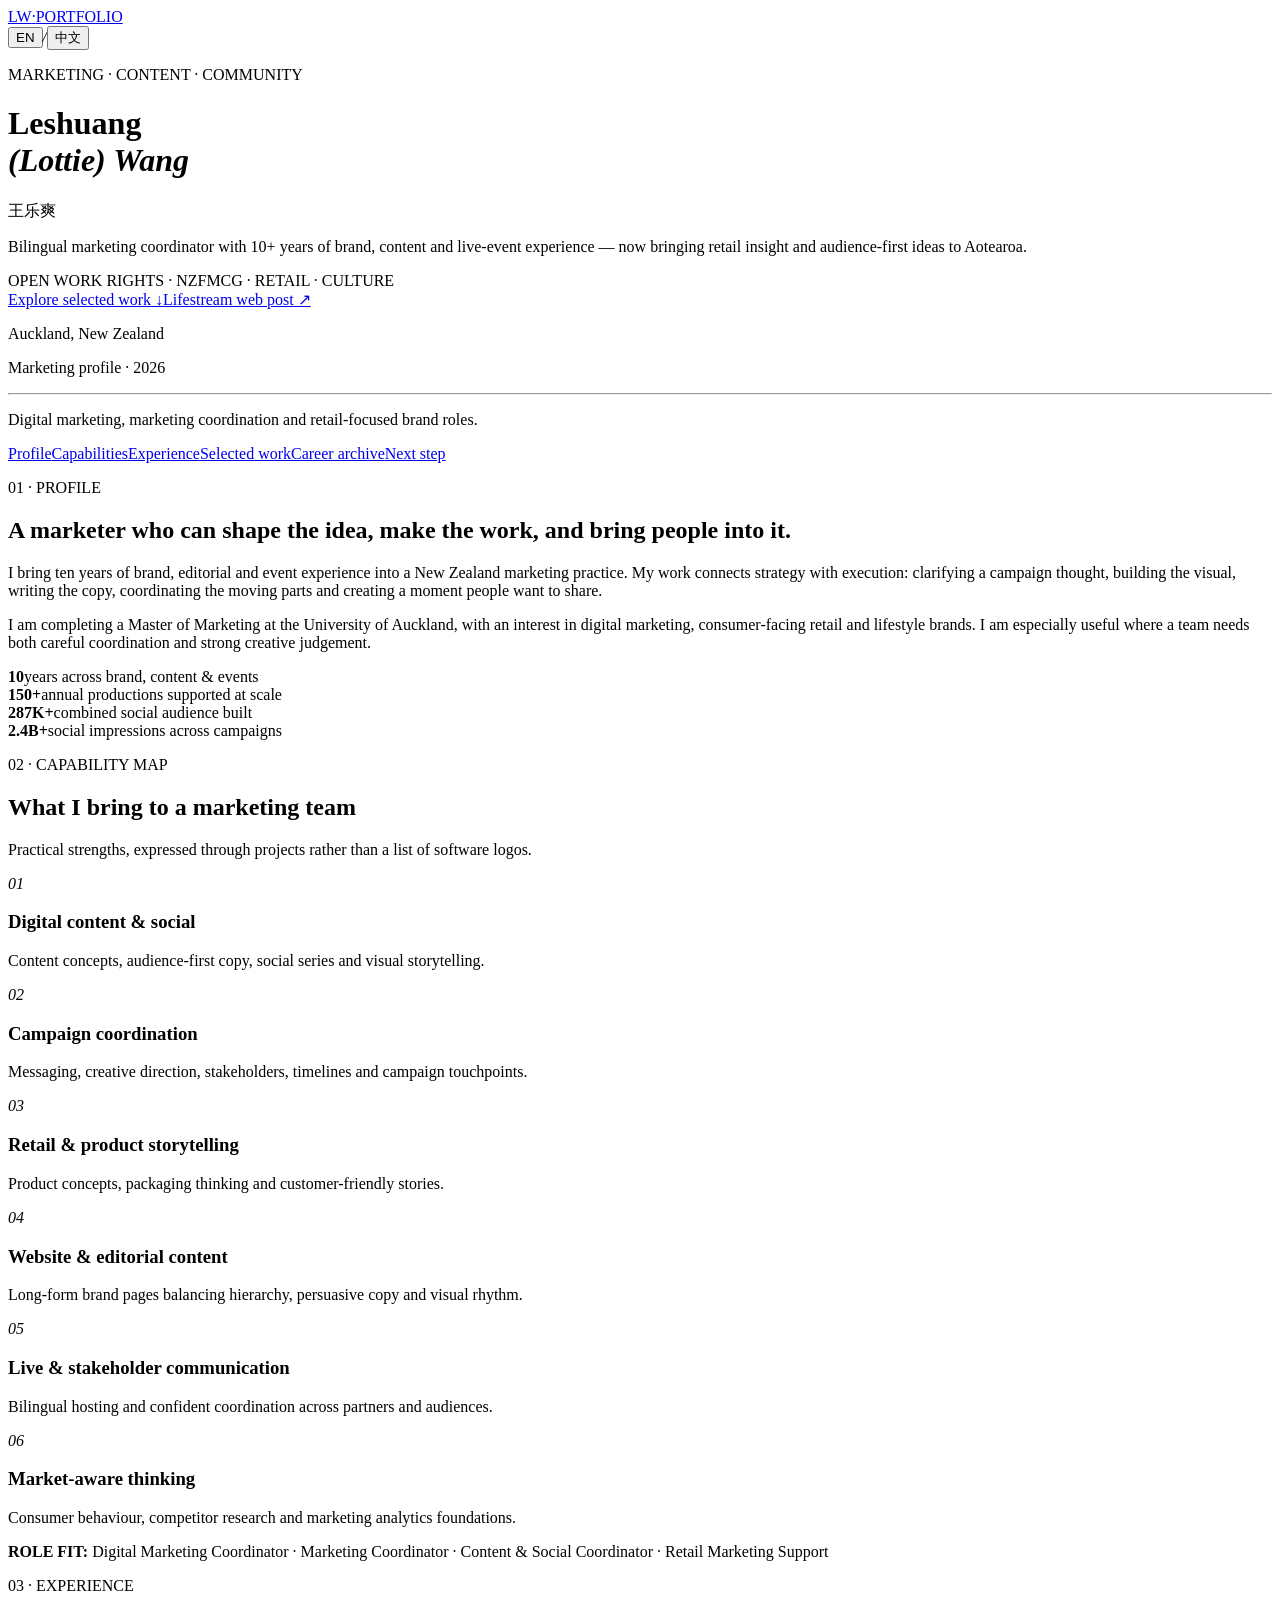
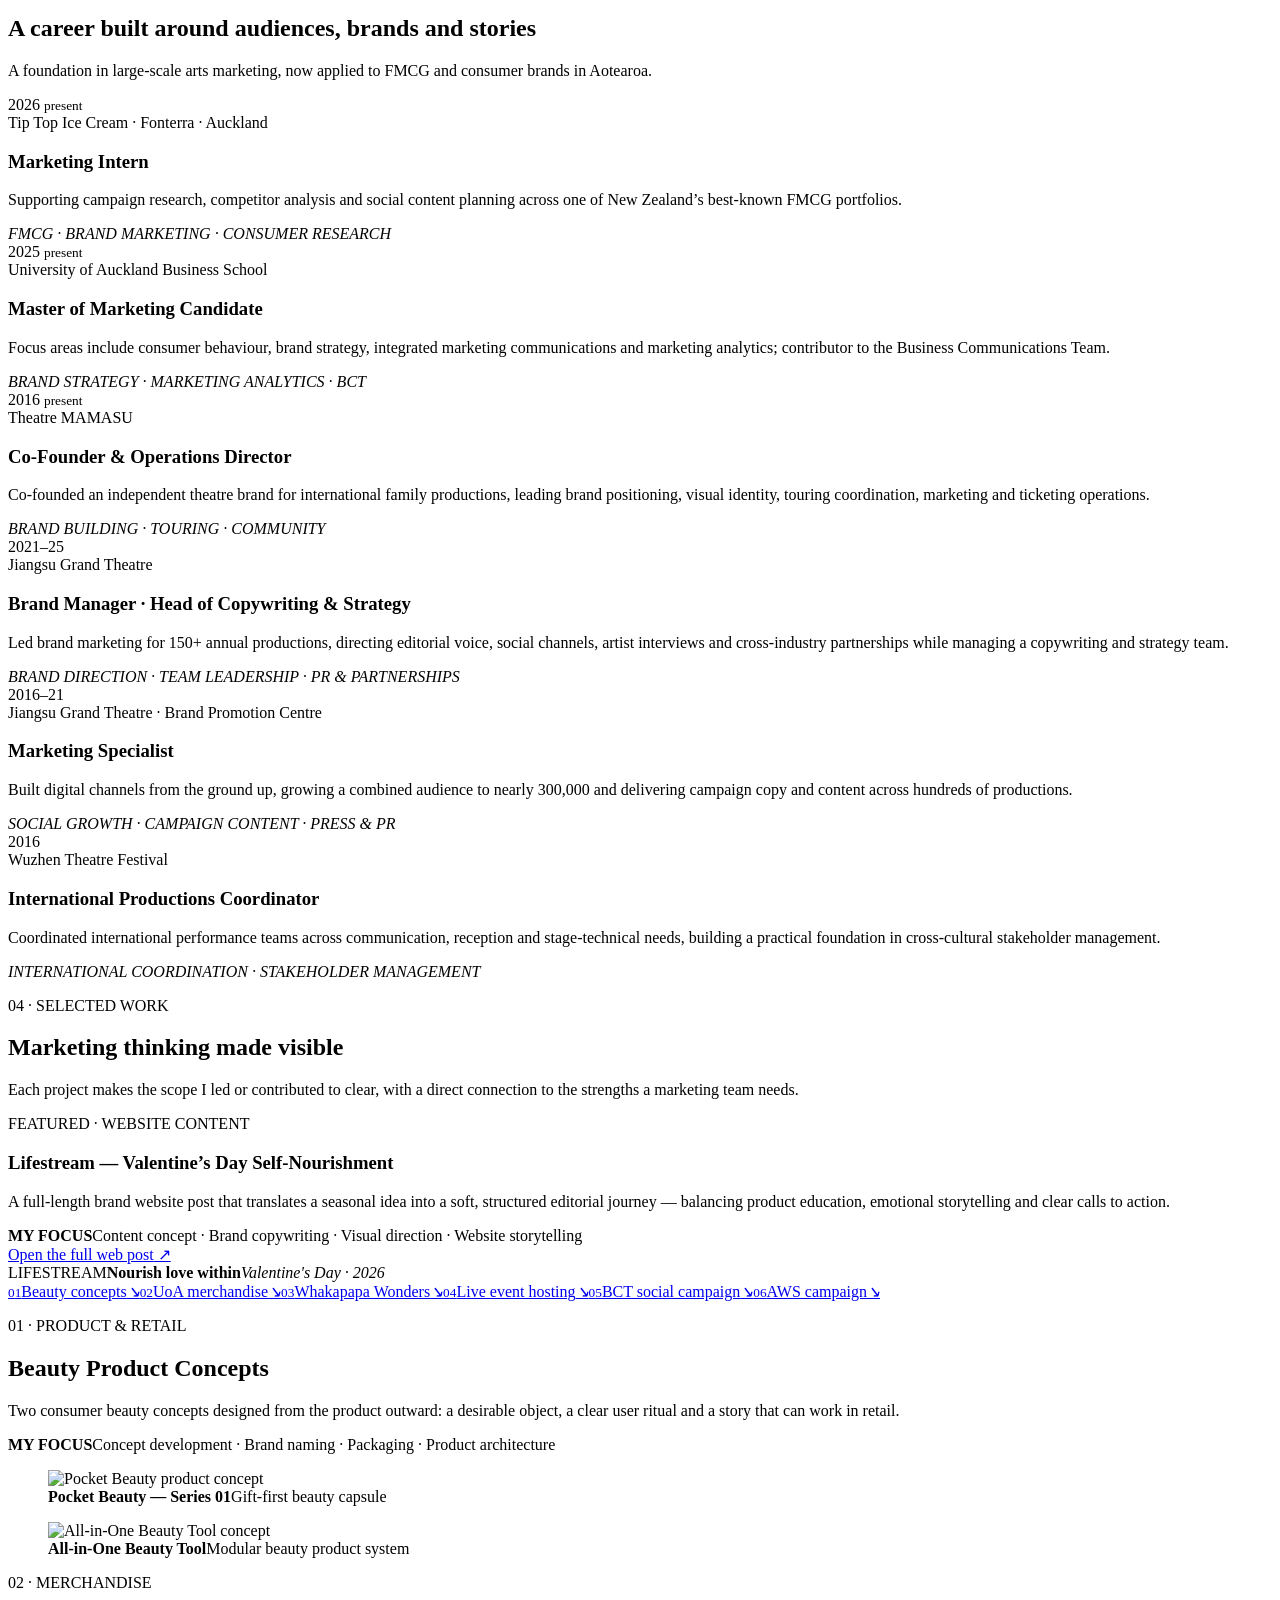
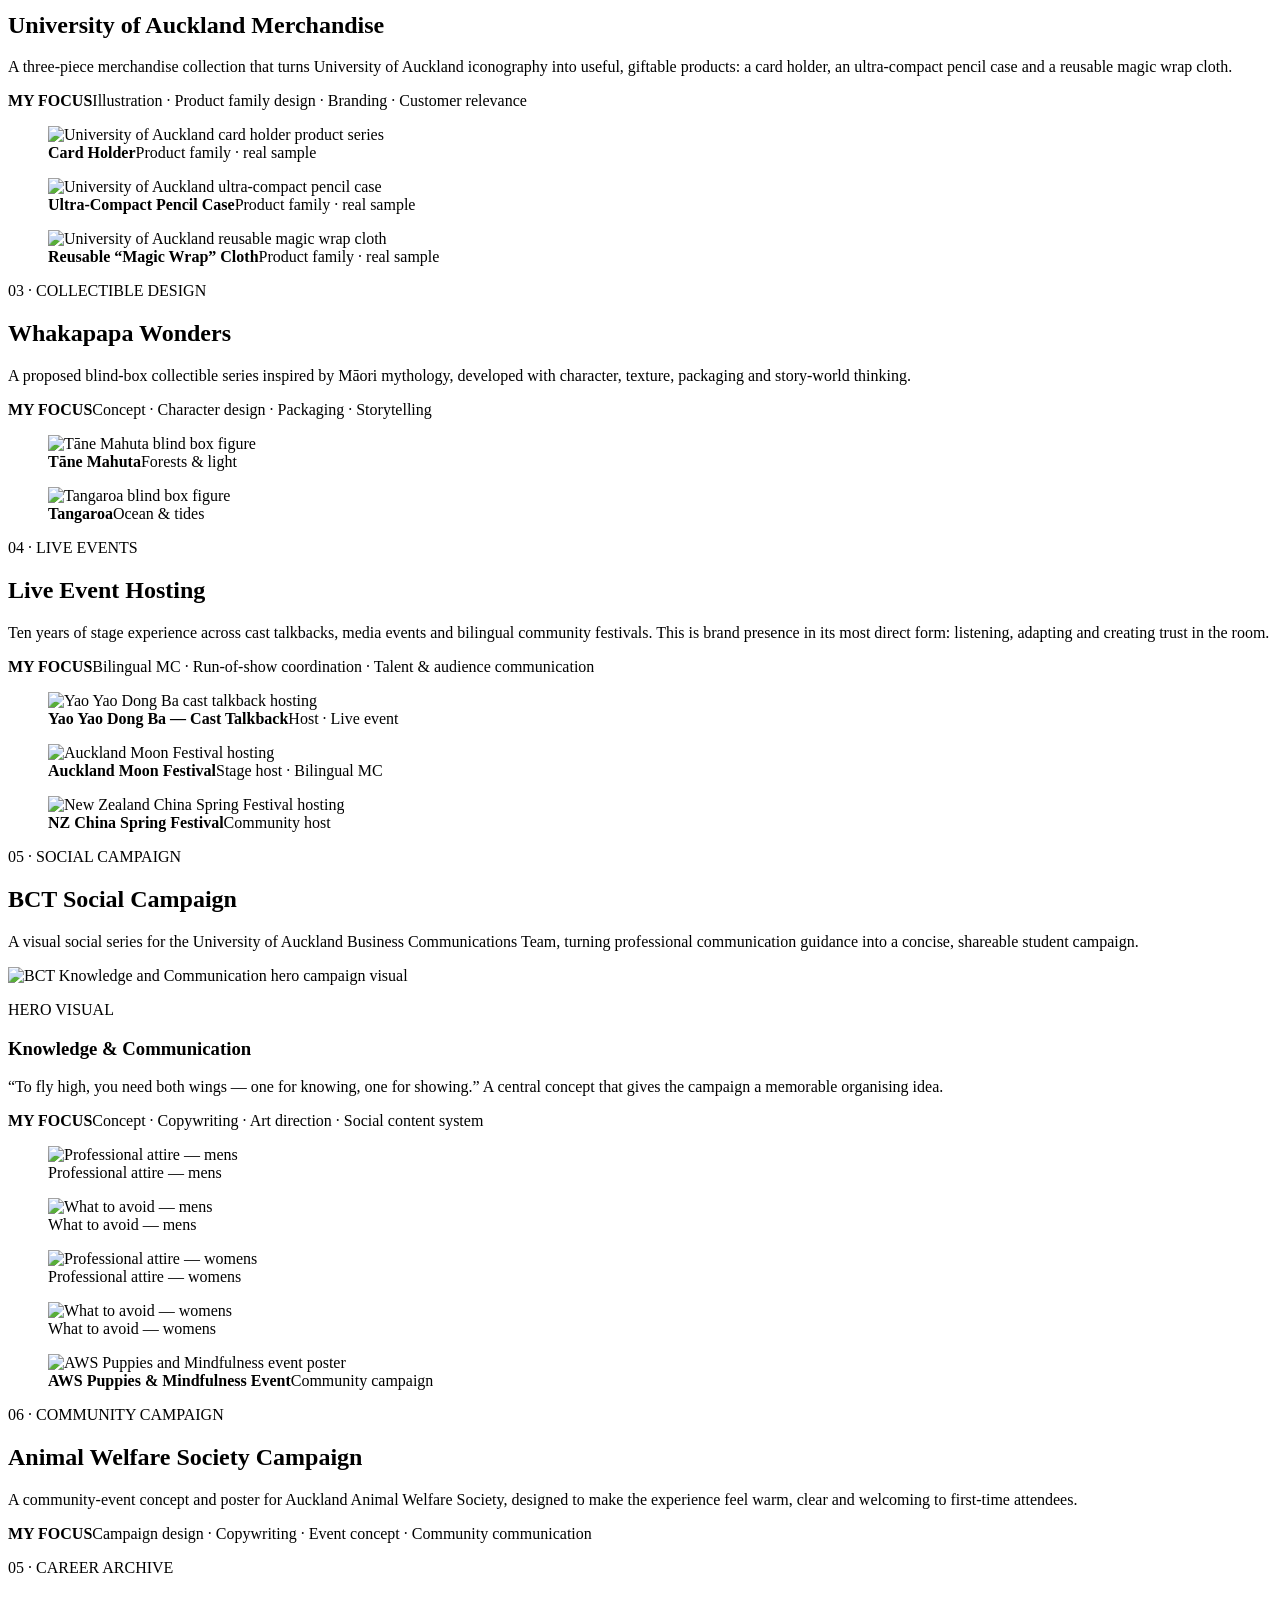
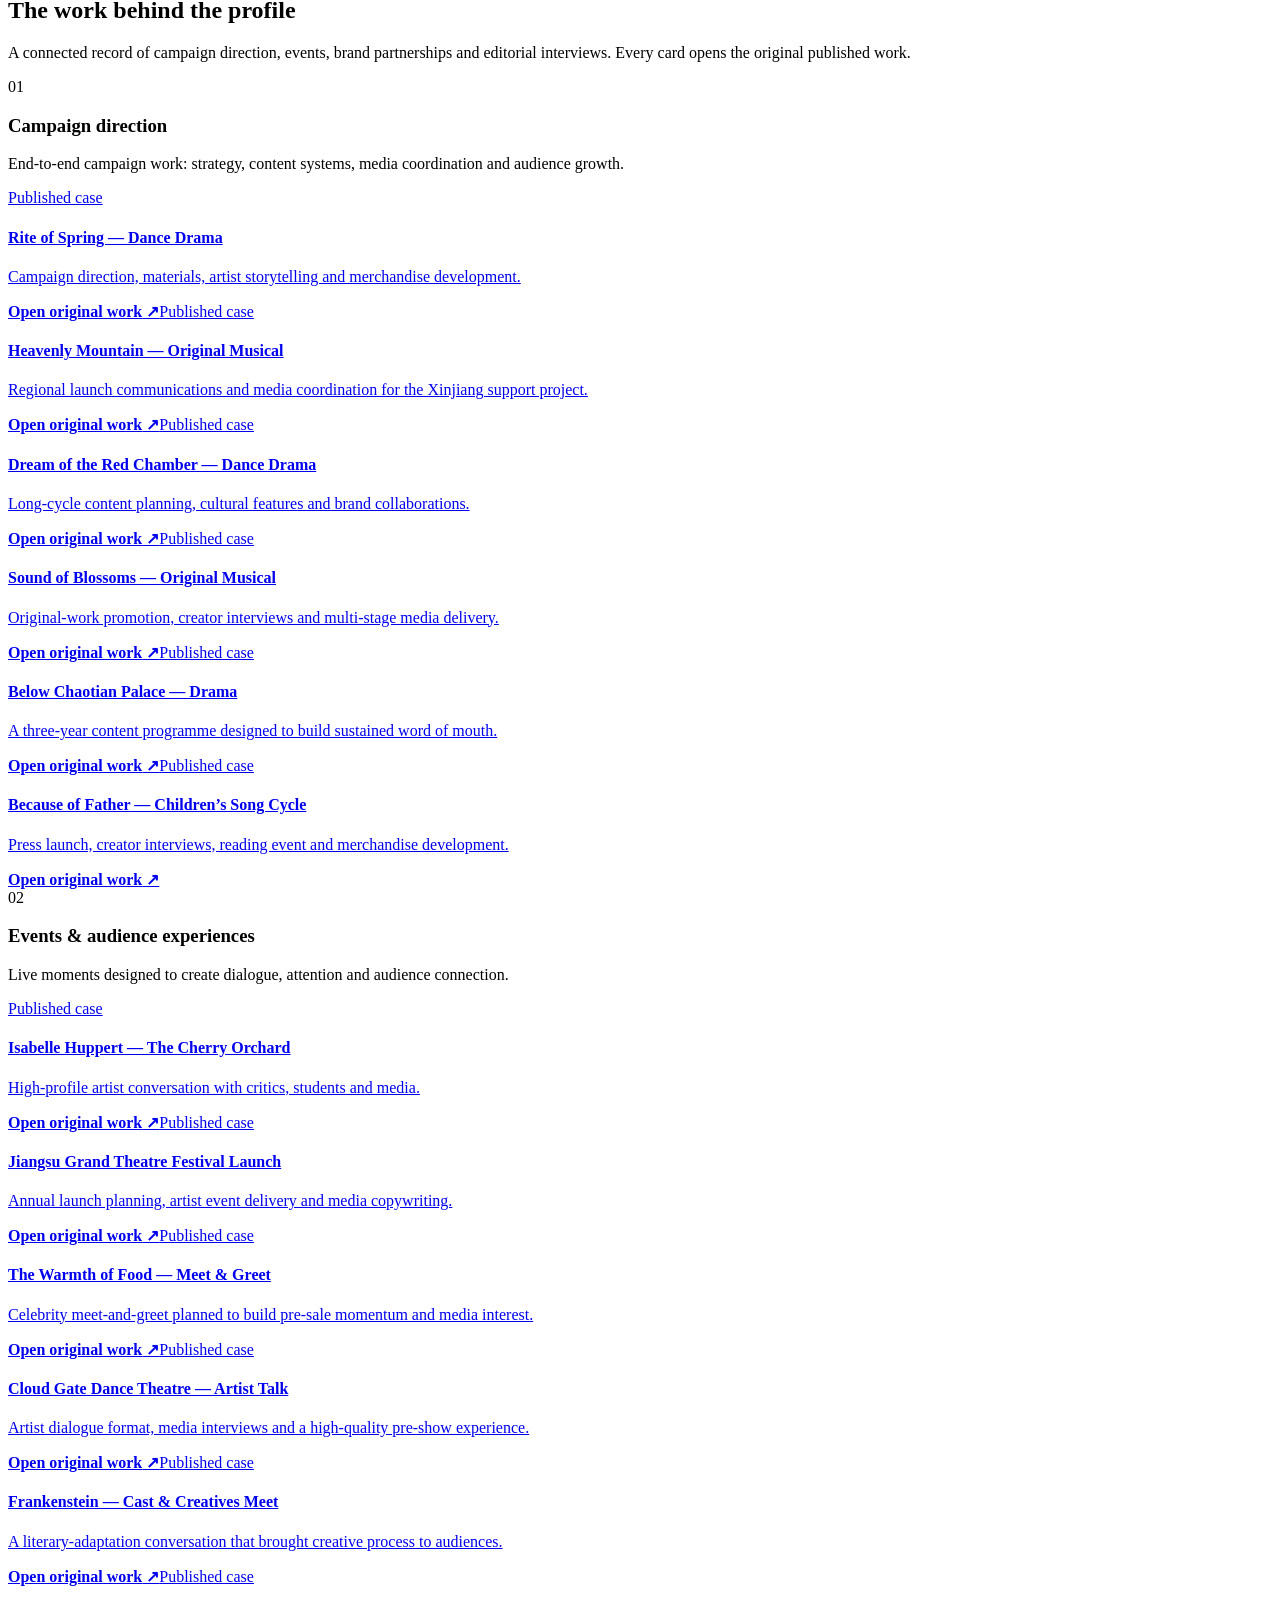
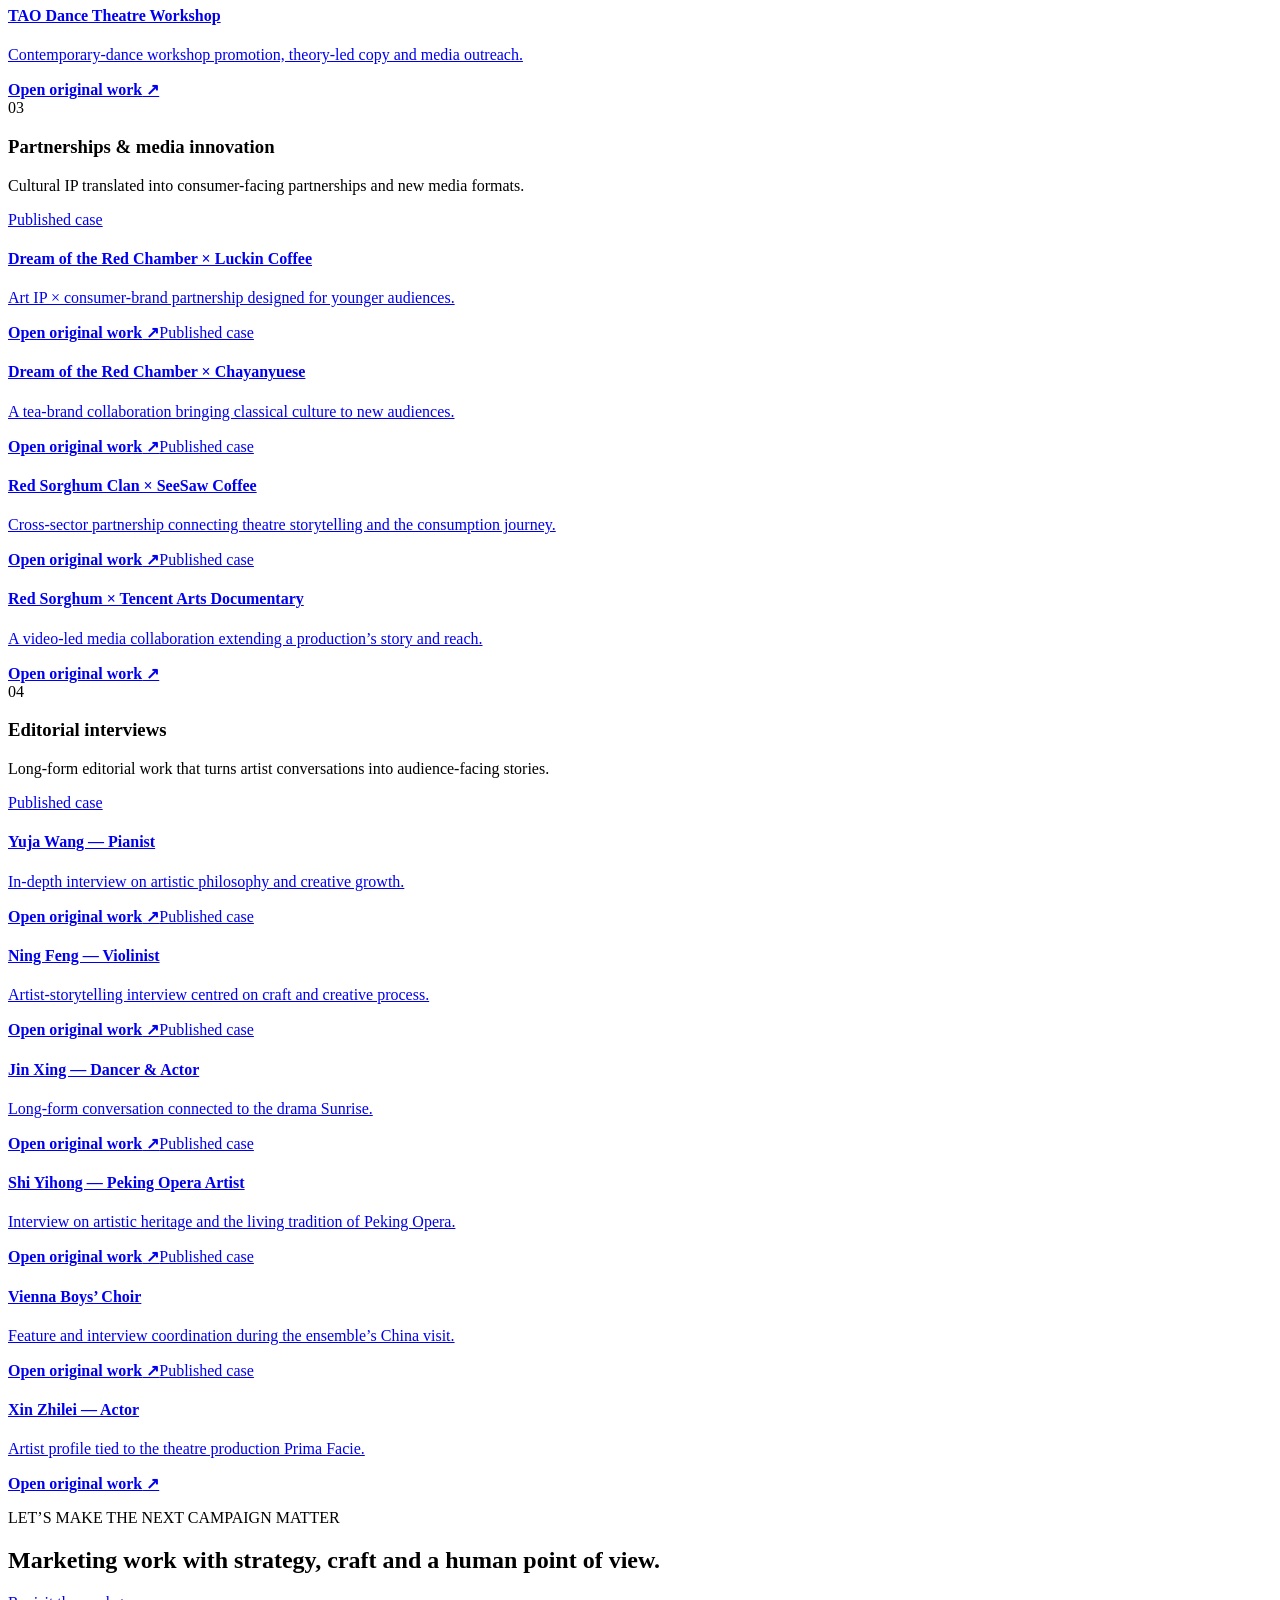
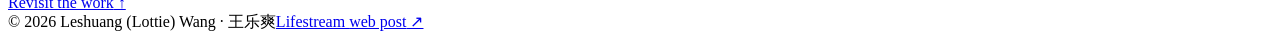
==== index.html @ 7ac0ea4a "Initial portfolio site" ====
<!DOCTYPE html><html lang="en"><head><meta charSet="utf-8"/><meta name="viewport" content="width=device-width, initial-scale=1"/><link rel="preload" as="image" href="/images/host_03_spring.jpg"/><link rel="preload" as="image" href="/images/bct_01_wings.jpg"/><link rel="preload" as="image" href="/images/bct_03_men_good.png"/><link rel="preload" as="image" href="/images/bct_02_men_bad.png"/><link rel="preload" as="image" href="/images/bct_05_women_good.png"/><link rel="preload" as="image" href="/images/bct_04_women_bad.png"/><link rel="preload" as="image" href="/images/aws_01_yoga.jpg"/><link rel="stylesheet" href="/_next/static/css/index.B8mfApTr.css" data-rsc-css-href="/_next/static/css/index.B8mfApTr.css" data-precedence="vite-rsc/importer-resources"/><link rel="modulepreload" fetchPriority="low" href="/_next/static/chunks/index-Caz-PS33.js"/><script src="/_next/static/chunks/rolldown-runtime-C60lm6uB.js" type="module" async=""></script><script src="/_next/static/chunks/framework-BgSIrAUN.js" type="module" async=""></script><link rel="modulepreload" href="/_next/static/chunks/layout-segment-context-CtPvHG7L.js" crossorigin=""/><link rel="modulepreload" href="/_next/static/chunks/page-DOUyHVDC.js" crossorigin=""/><title>Leshuang (Lottie) Wang · Marketing Portfolio</title><meta name="description" content="Marketing portfolio for Leshuang (Lottie) Wang — brand, content, campaign and community work."/><script>Object.assign(((self[Symbol.for("vinext.navigationRuntime")]??={bootstrap:{routeManifest:null},functions:{}}).bootstrap.rsc??={rsc:[]}),{params:{},nav:{"pathname":"/","searchParams":[]}})</script><link rel="modulepreload" href="/_next/static/chunks/index-Caz-PS33.js" />
</head><body><main lang="en"><header class="hero" id="top"><div class="heroInner"><div class="topbar"><a class="mark" href="#top">LW<span>·</span>PORTFOLIO</a><div class="lang"><button class="on">EN</button><i>/</i><button class="">中文</button></div></div><div class="heroCopy"><p class="eyebrow gold">MARKETING · CONTENT · COMMUNITY</p><h1>Leshuang<br/><em>(Lottie) Wang</em></h1><p class="cnName">王乐爽</p><p class="lead">Bilingual marketing coordinator with 10+ years of brand, content and live-event experience — now bringing retail insight and audience-first ideas to Aotearoa.</p><div class="heroFacts"><span>OPEN WORK RIGHTS · NZ</span><span>FMCG · RETAIL · CULTURE</span></div><div class="actions"><a class="button filled" href="#work">Explore selected work<!-- --> ↓</a><a class="button outline" href="/lifestream-valentines.html" target="_blank" rel="noreferrer">Lifestream web post<!-- --> ↗</a></div></div><aside><p>Auckland, New Zealand</p><p>Marketing profile · 2026</p><hr/><p class="asideLead">Digital marketing, marketing coordination and retail-focused brand roles.</p></aside></div></header><nav><div><a href="#profile">Profile</a><a href="#skills">Capabilities</a><a href="#experience">Experience</a><a href="#work">Selected work</a><a href="#archive">Career archive</a><a href="#next">Next step</a></div></nav><section class="section paper" id="profile"><div class="container split"><div><p class="eyebrow">01 · PROFILE</p><h2>A marketer who can shape the idea, make the work, and bring people into it.</h2></div><div class="bodyCopy"><p>I bring ten years of brand, editorial and event experience into a New Zealand marketing practice. My work connects strategy with execution: clarifying a campaign thought, building the visual, writing the copy, coordinating the moving parts and creating a moment people want to share.</p><p>I am completing a Master of Marketing at the University of Auckland, with an interest in digital marketing, consumer-facing retail and lifestyle brands. I am especially useful where a team needs both careful coordination and strong creative judgement.</p></div></div><div class="container metrics"><div><b>10</b><span>years across brand, content &amp; events</span></div><div><b>150+</b><span>annual productions supported at scale</span></div><div><b>287K+</b><span>combined social audience built</span></div><div><b>2.4B+</b><span>social impressions across campaigns</span></div></div></section><section class="section" id="skills"><div class="container"><div class="heading"><p class="eyebrow">02 · CAPABILITY MAP</p><h2>What I bring to a marketing team</h2><p>Practical strengths, expressed through projects rather than a list of software logos.</p></div><div class="skills"><article class="skill"><i>0<!-- -->1</i><h3>Digital content &amp; social</h3><p>Content concepts, audience-first copy, social series and visual storytelling.</p></article><article class="skill"><i>0<!-- -->2</i><h3>Campaign coordination</h3><p>Messaging, creative direction, stakeholders, timelines and campaign touchpoints.</p></article><article class="skill"><i>0<!-- -->3</i><h3>Retail &amp; product storytelling</h3><p>Product concepts, packaging thinking and customer-friendly stories.</p></article><article class="skill"><i>0<!-- -->4</i><h3>Website &amp; editorial content</h3><p>Long-form brand pages balancing hierarchy, persuasive copy and visual rhythm.</p></article><article class="skill"><i>0<!-- -->5</i><h3>Live &amp; stakeholder communication</h3><p>Bilingual hosting and confident coordination across partners and audiences.</p></article><article class="skill"><i>0<!-- -->6</i><h3>Market-aware thinking</h3><p>Consumer behaviour, competitor research and marketing analytics foundations.</p></article></div><p class="fit"><b>ROLE FIT: </b>Digital Marketing Coordinator · Marketing Coordinator · Content &amp; Social Coordinator · Retail Marketing Support</p></div></section><section class="section paper" id="experience"><div class="container"><div class="heading experienceHead"><div><p class="eyebrow">03 · EXPERIENCE</p><h2>A career built around audiences, brands and stories</h2></div><p>A foundation in large-scale arts marketing, now applied to FMCG and consumer brands in Aotearoa.</p></div><div class="timeline"><article><time>2026 <small>present</small></time><div><label>Tip Top Ice Cream · Fonterra · Auckland</label><h3>Marketing Intern</h3><p>Supporting campaign research, competitor analysis and social content planning across one of New Zealand’s best-known FMCG portfolios.</p><em>FMCG · <!-- -->BRAND MARKETING<!-- --> · <!-- -->CONSUMER RESEARCH</em></div></article><article><time>2025 <small>present</small></time><div><label>University of Auckland Business School</label><h3>Master of Marketing Candidate</h3><p>Focus areas include consumer behaviour, brand strategy, integrated marketing communications and marketing analytics; contributor to the Business Communications Team.</p><em>BRAND STRATEGY<!-- --> · <!-- -->MARKETING ANALYTICS<!-- --> · BCT</em></div></article><article><time>2016 <small>present</small></time><div><label>Theatre MAMASU</label><h3>Co-Founder &amp; Operations Director</h3><p>Co-founded an independent theatre brand for international family productions, leading brand positioning, visual identity, touring coordination, marketing and ticketing operations.</p><em>BRAND BUILDING<!-- --> · <!-- -->TOURING<!-- --> · <!-- -->COMMUNITY</em></div></article><article><time>2021–25</time><div><label>Jiangsu Grand Theatre</label><h3>Brand Manager · Head of Copywriting &amp; Strategy</h3><p>Led brand marketing for 150+ annual productions, directing editorial voice, social channels, artist interviews and cross-industry partnerships while managing a copywriting and strategy team.</p><em>BRAND DIRECTION<!-- --> · <!-- -->TEAM LEADERSHIP<!-- --> · <!-- -->PR &amp; PARTNERSHIPS</em></div></article><article><time>2016–21</time><div><label>Jiangsu Grand Theatre · Brand Promotion Centre</label><h3>Marketing Specialist</h3><p>Built digital channels from the ground up, growing a combined audience to nearly 300,000 and delivering campaign copy and content across hundreds of productions.</p><em>SOCIAL GROWTH<!-- --> · <!-- -->CAMPAIGN CONTENT<!-- --> · <!-- -->PRESS &amp; PR</em></div></article><article><time>2016</time><div><label>Wuzhen Theatre Festival</label><h3>International Productions Coordinator</h3><p>Coordinated international performance teams across communication, reception and stage-technical needs, building a practical foundation in cross-cultural stakeholder management.</p><em>INTERNATIONAL COORDINATION<!-- --> · <!-- -->STAKEHOLDER MANAGEMENT</em></div></article></div></div></section><section class="section work" id="work"><div class="container"><div class="heading"><p class="eyebrow">04 · SELECTED WORK</p><h2>Marketing thinking made visible</h2><p>Each project makes the scope I led or contributed to clear, with a direct connection to the strengths a marketing team needs.</p></div><article class="flagship"><div><p class="eyebrow gold">FEATURED · WEBSITE CONTENT</p><h3>Lifestream — Valentine’s Day Self-Nourishment</h3><p>A full-length brand website post that translates a seasonal idea into a soft, structured editorial journey — balancing product education, emotional storytelling and clear calls to action.</p><div class="role"><b>MY FOCUS</b><span>Content concept · Brand copywriting · Visual direction · Website storytelling</span></div><a href="/lifestream-valentines.html" target="_blank" rel="noreferrer">Open the full web post<!-- --> ↗</a></div><div class="lsArt"><span>LIFESTREAM</span><strong>Nourish love within</strong><i>Valentine&#x27;s Day · 2026</i></div></article><div class="projectLinks"><a href="#beauty"><small>0<!-- -->1</small>Beauty concepts<i>↘</i></a><a href="#uoa"><small>0<!-- -->2</small>UoA merchandise<i>↘</i></a><a href="#whakapapa"><small>0<!-- -->3</small>Whakapapa Wonders<i>↘</i></a><a href="#hosting"><small>0<!-- -->4</small>Live event hosting<i>↘</i></a><a href="#bct"><small>0<!-- -->5</small>BCT social campaign<i>↘</i></a><a href="#aws"><small>0<!-- -->6</small>AWS campaign<i>↘</i></a></div></div></section><section class="section project " id="beauty"><div class="container projectGrid"><div class="projectText"><p class="eyebrow">01<!-- --> · <!-- -->PRODUCT &amp; RETAIL</p><h2>Beauty Product Concepts</h2><p>Two consumer beauty concepts designed from the product outward: a desirable object, a clear user ritual and a story that can work in retail.</p><div class="role"><b>MY FOCUS</b><span>Concept development · Brand naming · Packaging · Product architecture</span></div></div><div class="two"><figure><img src="/images/beauty_01_pocket.png" alt="Pocket Beauty product concept"/><figcaption><b>Pocket Beauty — Series 01</b><span>Gift-first beauty capsule</span></figcaption></figure><figure><img src="/images/beauty_02_zuru.png" alt="All-in-One Beauty Tool concept"/><figcaption><b>All-in-One Beauty Tool</b><span>Modular beauty product system</span></figcaption></figure></div></div></section><section class="section project warm reverse" id="uoa"><div class="container projectGrid"><div class="projectText"><p class="eyebrow">02<!-- --> · <!-- -->MERCHANDISE</p><h2>University of Auckland Merchandise</h2><p>A three-piece merchandise collection that turns University of Auckland iconography into useful, giftable products: a card holder, an ultra-compact pencil case and a reusable magic wrap cloth.</p><div class="role"><b>MY FOCUS</b><span>Illustration · Product family design · Branding · Customer relevance</span></div></div><div class="merchGallery"><figure><img src="/images/uoa-card-holder.png" alt="University of Auckland card holder product series"/><figcaption><b>Card Holder</b><span>Product family · real sample</span></figcaption></figure><figure><img src="/images/uoa-ultra-compact-pencil-case.png" alt="University of Auckland ultra-compact pencil case"/><figcaption><b>Ultra-Compact Pencil Case</b><span>Product family · real sample</span></figcaption></figure><figure><img src="/images/uoa-reusable-magic-wrap-cloth.png" alt="University of Auckland reusable magic wrap cloth"/><figcaption><b>Reusable “Magic Wrap” Cloth</b><span>Product family · real sample</span></figcaption></figure></div></div></section><section class="section project " id="whakapapa"><div class="container projectGrid"><div class="projectText"><p class="eyebrow">03<!-- --> · <!-- -->COLLECTIBLE DESIGN</p><h2>Whakapapa Wonders</h2><p>A proposed blind-box collectible series inspired by Māori mythology, developed with character, texture, packaging and story-world thinking.</p><div class="role"><b>MY FOCUS</b><span>Concept · Character design · Packaging · Storytelling</span></div></div><div class="two portrait"><figure><img src="/images/maori_01_tane.jpg" alt="Tāne Mahuta blind box figure"/><figcaption><b>Tāne Mahuta</b><span>Forests &amp; light</span></figcaption></figure><figure><img src="/images/maori_02_tangaroa.png" alt="Tangaroa blind box figure"/><figcaption><b>Tangaroa</b><span>Ocean &amp; tides</span></figcaption></figure></div></div></section><section class="section dark" id="hosting"><div class="container"><div class="darkIntro"><p class="eyebrow gold">04 · LIVE EVENTS</p><h2>Live Event Hosting</h2><p>Ten years of stage experience across cast talkbacks, media events and bilingual community festivals. This is brand presence in its most direct form: listening, adapting and creating trust in the room.</p><div class="role"><b>MY FOCUS</b><span>Bilingual MC · Run-of-show coordination · Talent &amp; audience communication</span></div></div><div class="hosting"><figure class="wide"><img src="/images/optimized/host_01_niboni.jpg" alt="Yao Yao Dong Ba cast talkback hosting"/><figcaption><b>Yao Yao Dong Ba — Cast Talkback</b><span>Host · Live event</span></figcaption></figure><figure><img src="/images/host_02_moon.jpg" alt="Auckland Moon Festival hosting"/><figcaption><b>Auckland Moon Festival</b><span>Stage host · Bilingual MC</span></figcaption></figure><figure><img src="/images/host_03_spring.jpg" alt="New Zealand China Spring Festival hosting"/><figcaption><b>NZ China Spring Festival</b><span>Community host</span></figcaption></figure></div></div></section><section class="section paper" id="bct"><div class="container"><div class="campaignHead"><div><p class="eyebrow">05 · SOCIAL CAMPAIGN</p><h2>BCT Social Campaign</h2></div><p>A visual social series for the University of Auckland Business Communications Team, turning professional communication guidance into a concise, shareable student campaign.</p></div><div class="bctHero"><img src="/images/bct_01_wings.jpg" alt="BCT Knowledge and Communication hero campaign visual"/><div><p class="eyebrow">HERO VISUAL</p><h3>Knowledge &amp; Communication</h3><p>“To fly high, you need both wings — one for knowing, one for showing.” A central concept that gives the campaign a memorable organising idea.</p><div class="role"><b>MY FOCUS</b><span>Concept · Copywriting · Art direction · Social content system</span></div></div></div><div class="bctGrid"><figure><img src="/images/bct_03_men_good.png" alt="Professional attire — mens"/><figcaption>Professional attire — mens</figcaption></figure><figure><img src="/images/bct_02_men_bad.png" alt="What to avoid — mens"/><figcaption>What to avoid — mens</figcaption></figure><figure><img src="/images/bct_05_women_good.png" alt="Professional attire — womens"/><figcaption>Professional attire — womens</figcaption></figure><figure><img src="/images/bct_04_women_bad.png" alt="What to avoid — womens"/><figcaption>What to avoid — womens</figcaption></figure></div></div></section><section class="section warm" id="aws"><div class="container aws"><figure><img src="/images/aws_01_yoga.jpg" alt="AWS Puppies and Mindfulness event poster"/><figcaption><b>AWS Puppies &amp; Mindfulness Event</b><span>Community campaign</span></figcaption></figure><div><p class="eyebrow">06 · COMMUNITY CAMPAIGN</p><h2>Animal Welfare Society Campaign</h2><p>A community-event concept and poster for Auckland Animal Welfare Society, designed to make the experience feel warm, clear and welcoming to first-time attendees.</p><div class="role"><b>MY FOCUS</b><span>Campaign design · Copywriting · Event concept · Community communication</span></div></div></div></section><section class="section archive" id="archive"><div class="container"><div class="heading archiveHead"><p class="eyebrow">05 · <!-- -->CAREER ARCHIVE</p><h2>The work behind the profile</h2><p>A connected record of campaign direction, events, brand partnerships and editorial interviews. Every card opens the original published work.</p></div><div class="archiveGroups"><div class="archiveGroup"><div class="archiveLabel"><span>01</span><div><h3>Campaign direction</h3><p>End-to-end campaign work: strategy, content systems, media coordination and audience growth.</p></div></div><div class="evidenceGrid"><a class="evidenceCard" href="https://mp.weixin.qq.com/s/5epDNsG8JleXO4RJlW3UFQ" target="_blank" rel="noreferrer"><span>Published case</span><h4>Rite of Spring — Dance Drama</h4><p>Campaign direction, materials, artist storytelling and merchandise development.</p><b>Open original work<!-- --> ↗</b></a><a class="evidenceCard" href="https://mp.weixin.qq.com/s/RxHS-2my1U8OnecJQyIsPQ" target="_blank" rel="noreferrer"><span>Published case</span><h4>Heavenly Mountain — Original Musical</h4><p>Regional launch communications and media coordination for the Xinjiang support project.</p><b>Open original work<!-- --> ↗</b></a><a class="evidenceCard" href="https://mp.weixin.qq.com/s/4YlYB1FdzlGlYJjsRltcCA" target="_blank" rel="noreferrer"><span>Published case</span><h4>Dream of the Red Chamber — Dance Drama</h4><p>Long-cycle content planning, cultural features and brand collaborations.</p><b>Open original work<!-- --> ↗</b></a><a class="evidenceCard" href="https://mp.weixin.qq.com/s/tugoFQiboeQFTdpFm97arA" target="_blank" rel="noreferrer"><span>Published case</span><h4>Sound of Blossoms — Original Musical</h4><p>Original-work promotion, creator interviews and multi-stage media delivery.</p><b>Open original work<!-- --> ↗</b></a><a class="evidenceCard" href="https://mp.weixin.qq.com/s/SEw_0f4gxIAvWC9iaeur6Q" target="_blank" rel="noreferrer"><span>Published case</span><h4>Below Chaotian Palace — Drama</h4><p>A three-year content programme designed to build sustained word of mouth.</p><b>Open original work<!-- --> ↗</b></a><a class="evidenceCard" href="https://mp.weixin.qq.com/s/mfwkE0280JC-PGbVw8Vf8w" target="_blank" rel="noreferrer"><span>Published case</span><h4>Because of Father — Children’s Song Cycle</h4><p>Press launch, creator interviews, reading event and merchandise development.</p><b>Open original work<!-- --> ↗</b></a></div></div><div class="archiveGroup"><div class="archiveLabel"><span>02</span><div><h3>Events &amp; audience experiences</h3><p>Live moments designed to create dialogue, attention and audience connection.</p></div></div><div class="evidenceGrid"><a class="evidenceCard" href="https://mp.weixin.qq.com/s/opJlJgX-Gvz5dusbNq08XQ" target="_blank" rel="noreferrer"><span>Published case</span><h4>Isabelle Huppert — The Cherry Orchard</h4><p>High-profile artist conversation with critics, students and media.</p><b>Open original work<!-- --> ↗</b></a><a class="evidenceCard" href="https://mp.weixin.qq.com/s/J5CAiKI75Vnmar3paGnlrQ" target="_blank" rel="noreferrer"><span>Published case</span><h4>Jiangsu Grand Theatre Festival Launch</h4><p>Annual launch planning, artist event delivery and media copywriting.</p><b>Open original work<!-- --> ↗</b></a><a class="evidenceCard" href="https://mp.weixin.qq.com/s/CcsX__35lmbGoeLTL6v3RA" target="_blank" rel="noreferrer"><span>Published case</span><h4>The Warmth of Food — Meet &amp; Greet</h4><p>Celebrity meet-and-greet planned to build pre-sale momentum and media interest.</p><b>Open original work<!-- --> ↗</b></a><a class="evidenceCard" href="https://mp.weixin.qq.com/s/QvEdHpGDjwrYaU_ZEP_BHA" target="_blank" rel="noreferrer"><span>Published case</span><h4>Cloud Gate Dance Theatre — Artist Talk</h4><p>Artist dialogue format, media interviews and a high-quality pre-show experience.</p><b>Open original work<!-- --> ↗</b></a><a class="evidenceCard" href="https://mp.weixin.qq.com/s/0jDTgnAmEBIG8d38ORnzjw" target="_blank" rel="noreferrer"><span>Published case</span><h4>Frankenstein — Cast &amp; Creatives Meet</h4><p>A literary-adaptation conversation that brought creative process to audiences.</p><b>Open original work<!-- --> ↗</b></a><a class="evidenceCard" href="https://mp.weixin.qq.com/s/ZmYjG4Pj8227xgFMz2INTw" target="_blank" rel="noreferrer"><span>Published case</span><h4>TAO Dance Theatre Workshop</h4><p>Contemporary-dance workshop promotion, theory-led copy and media outreach.</p><b>Open original work<!-- --> ↗</b></a></div></div><div class="archiveGroup"><div class="archiveLabel"><span>03</span><div><h3>Partnerships &amp; media innovation</h3><p>Cultural IP translated into consumer-facing partnerships and new media formats.</p></div></div><div class="evidenceGrid"><a class="evidenceCard" href="https://mp.weixin.qq.com/s/4YlYB1FdzlGlYJjsRltcCA" target="_blank" rel="noreferrer"><span>Published case</span><h4>Dream of the Red Chamber × Luckin Coffee</h4><p>Art IP × consumer-brand partnership designed for younger audiences.</p><b>Open original work<!-- --> ↗</b></a><a class="evidenceCard" href="https://mp.weixin.qq.com/s/rWEZOxK6lzGmW_crFh1KTQ" target="_blank" rel="noreferrer"><span>Published case</span><h4>Dream of the Red Chamber × Chayanyuese</h4><p>A tea-brand collaboration bringing classical culture to new audiences.</p><b>Open original work<!-- --> ↗</b></a><a class="evidenceCard" href="https://mp.weixin.qq.com/s/wFZ2JCyPb9FgE_9uIg83mQ" target="_blank" rel="noreferrer"><span>Published case</span><h4>Red Sorghum Clan × SeeSaw Coffee</h4><p>Cross-sector partnership connecting theatre storytelling and the consumption journey.</p><b>Open original work<!-- --> ↗</b></a><a class="evidenceCard" href="https://mp.weixin.qq.com/s/cUWsx-xR8OURok1GiK8KcA" target="_blank" rel="noreferrer"><span>Published case</span><h4>Red Sorghum × Tencent Arts Documentary</h4><p>A video-led media collaboration extending a production’s story and reach.</p><b>Open original work<!-- --> ↗</b></a></div></div><div class="archiveGroup"><div class="archiveLabel"><span>04</span><div><h3>Editorial interviews</h3><p>Long-form editorial work that turns artist conversations into audience-facing stories.</p></div></div><div class="evidenceGrid"><a class="evidenceCard" href="https://mp.weixin.qq.com/s/ndwf-vdrXQb-EoVoON1BaQ" target="_blank" rel="noreferrer"><span>Published case</span><h4>Yuja Wang — Pianist</h4><p>In-depth interview on artistic philosophy and creative growth.</p><b>Open original work<!-- --> ↗</b></a><a class="evidenceCard" href="https://mp.weixin.qq.com/s/BtKOefxV8TyHgjIX9cNAMg" target="_blank" rel="noreferrer"><span>Published case</span><h4>Ning Feng — Violinist</h4><p>Artist-storytelling interview centred on craft and creative process.</p><b>Open original work<!-- --> ↗</b></a><a class="evidenceCard" href="https://mp.weixin.qq.com/s/g2pEJTEp1PJOV5_oJAkQqw" target="_blank" rel="noreferrer"><span>Published case</span><h4>Jin Xing — Dancer &amp; Actor</h4><p>Long-form conversation connected to the drama Sunrise.</p><b>Open original work<!-- --> ↗</b></a><a class="evidenceCard" href="https://mp.weixin.qq.com/s/JYLTc9_1pB4pZteyN6M-EQ" target="_blank" rel="noreferrer"><span>Published case</span><h4>Shi Yihong — Peking Opera Artist</h4><p>Interview on artistic heritage and the living tradition of Peking Opera.</p><b>Open original work<!-- --> ↗</b></a><a class="evidenceCard" href="https://mp.weixin.qq.com/s/9OtcDTDaA-Xhyt3UJ0RJNg" target="_blank" rel="noreferrer"><span>Published case</span><h4>Vienna Boys’ Choir</h4><p>Feature and interview coordination during the ensemble’s China visit.</p><b>Open original work<!-- --> ↗</b></a><a class="evidenceCard" href="https://mp.weixin.qq.com/s/Lc75Kyd0Vo5m1LzPvvFcwQ" target="_blank" rel="noreferrer"><span>Published case</span><h4>Xin Zhilei — Actor</h4><p>Artist profile tied to the theatre production Prima Facie.</p><b>Open original work<!-- --> ↗</b></a></div></div></div></div></section><footer id="next"><div class="container foot"><div><p class="eyebrow gold">LET’S MAKE THE NEXT CAMPAIGN MATTER</p><h2>Marketing work with strategy, craft and a human point of view.</h2></div><a class="button filled" href="#work">Revisit the work<!-- --> ↑</a></div><div class="container base"><span>© 2026 Leshuang (Lottie) Wang · 王乐爽</span><a href="/lifestream-valentines.html" target="_blank" rel="noreferrer">Lifestream <!-- -->web post<!-- --> ↗</a></div></footer></main><script type="module" src="/_next/static/chunks/index-Caz-PS33.js" id="_R_" async=""></script><script>((self[Symbol.for("vinext.navigationRuntime")]??={bootstrap:{routeManifest:null},functions:{}}).bootstrap.rsc??={rsc:[]}).rsc.push("2:I[\"8c0f216c4604\",[],\"Children\",1]\n")</script><script>((self[Symbol.for("vinext.navigationRuntime")]??={bootstrap:{routeManifest:null},functions:{}}).bootstrap.rsc??={rsc:[]}).rsc.push("3:I[\"593f344dc510\",[],\"GlobalErrorBoundary\",1]\n")</script><script>((self[Symbol.for("vinext.navigationRuntime")]??={bootstrap:{routeManifest:null},functions:{}}).bootstrap.rsc??={rsc:[]}).rsc.push("4:I[\"0b874ad30386\",[],\"default\",1]\n")</script><script>((self[Symbol.for("vinext.navigationRuntime")]??={bootstrap:{routeManifest:null},functions:{}}).bootstrap.rsc??={rsc:[]}).rsc.push("5:I[\"593f344dc510\",[],\"ErrorBoundary\",1]\n")</script><script>((self[Symbol.for("vinext.navigationRuntime")]??={bootstrap:{routeManifest:null},functions:{}}).bootstrap.rsc??={rsc:[]}).rsc.push("6:I[\"15c18cfaeeff\",[],\"LayoutSegmentProvider\",1]\n")</script><script>((self[Symbol.for("vinext.navigationRuntime")]??={bootstrap:{routeManifest:null},functions:{}}).bootstrap.rsc??={rsc:[]}).rsc.push("7:I[\"8c0f216c4604\",[],\"Slot\",1]\n")</script><script>((self[Symbol.for("vinext.navigationRuntime")]??={bootstrap:{routeManifest:null},functions:{}}).bootstrap.rsc??={rsc:[]}).rsc.push("8:I[\"9276801271d6\",[],\"AppRouterScrollTarget\",1]\n")</script><script>((self[Symbol.for("vinext.navigationRuntime")]??={bootstrap:{routeManifest:null},functions:{}}).bootstrap.rsc??={rsc:[]}).rsc.push("9:I[\"593f344dc510\",[],\"RedirectBoundary\",1]\n")</script><script>((self[Symbol.for("vinext.navigationRuntime")]??={bootstrap:{routeManifest:null},functions:{}}).bootstrap.rsc??={rsc:[]}).rsc.push(":HL[\"/_next/static/css/index.B8mfApTr.css\",\"style\"     ]\n")</script><script>((self[Symbol.for("vinext.navigationRuntime")]??={bootstrap:{routeManifest:null},functions:{}}).bootstrap.rsc??={rsc:[]}).rsc.push("0:{\"__route\":\"route:/\",\"__interceptionContext\":null,\"__layoutIds\":[\"layout:/\"],\"__rootLayout\":\"/\",\"__sourcePage\":\"/page\",\"page:/\":\"$L1\",\"layout:/\":[[[[\"$\",\"link\",\"css:/_next/static/css/index.B8mfApTr.css\",{\"rel\":\"stylesheet\",\"precedence\":\"vite-rsc/importer-resources\",\"href\":\"/_next/static/css/index.B8mfApTr.css\",\"data-rsc-css-href\":\"/_next/static/css/index.B8mfApTr.css\"}],\"$undefined\"],[\"$\",\"html\",null,{\"lang\":\"en\",\"children\":[\"$\",\"body\",null,{\"children\":[\"$\",\"$L2\",null,{}]}]}]],null],\"route:/\":[[[\"$\",\"meta\",null,{\"charSet\":\"utf-8\"}],[[\"$\",\"title\",\"0\",{\"children\":\"Leshuang (Lottie) Wang · Marketing Portfolio\"}],[\"$\",\"meta\",\"1\",{\"name\":\"description\",\"content\":\"Marketing portfolio for Leshuang (Lottie) Wang — brand, content, campaign and community work.\"}]],[[\"$\",\"meta\",\"0\",{\"name\":\"viewport\",\"content\":\"width=device-width, initial-scale=1\"}]]],[\"$\",\"$L3\",null,{\"fallback\":\"$4\",\"children\":[\"$\",\"$L5\",null,{\"fallback\":\"$4\",\"children\":[\"$\",\"$L6\",null,{\"providerId\":\"layout:/\",\"segmentMap\":{\"children\":[]},\"children\":[\"$\",\"$L7\",null,{\"id\":\"layout:/\",\"parallelSlots\":\"$undefined\",\"children\":[\"$\",\"$L8\",null,{\"children\":[\"$\",\"$L9\",null,{\"children\":[[\"$\",\"$L6\",null,{\"providerId\":\"page:/\",\"segmentMap\":{\"children\":[\"__PAGE__\"]},\"children\":[\"$\",\"$L7\",null,{\"id\":\"page:/\"}]}],null]}]}]}]}]}]}],null,null],\"__layoutFlags\":{\"layout:/\":\"s\"},\"__artifactCompatibility\":{\"schemaVersion\":1,\"graphVersion\":\"app-route-graph:1177fd80f83fa7b0\",\"deploymentVersion\":\"98cfae7e-772c-41d7-8716-2f54e896a205\",\"appElementsSchemaVersion\":1,\"rscPayloadSchemaVersion\":1,\"rootBoundaryId\":\"/\",\"renderEpoch\":null},\"__renderObservation\":{\"schemaVersion\":1,\"output\":{\"kind\":\"app-rsc\",\"mountedSlotsFingerprint\":null,\"renderEpoch\":null,\"rootBoundaryId\":\"/\",\"routeId\":\"route:/\"},\"completeness\":\"partial\",\"boundaryOutcome\":{\"kind\":\"unknown\"},\"requestApis\":[{\"kind\":\"connection\",\"status\":\"unknown\"},{\"kind\":\"cookies\",\"status\":\"unknown\"},{\"kind\":\"draftMode\",\"status\":\"unknown\"},{\"kind\":\"headers\",\"status\":\"unknown\"},{\"kind\":\"params\",\"status\":\"unknown\"},{\"kind\":\"searchParams\",\"status\":\"unknown\"}],\"dynamicFetches\":[],\"cacheTags\":[\"/\",\"_N_T_/\",\"_N_T_/index\",\"_N_T_/layout\",\"_N_T_/page\"],\"pathTags\":[\"/\"],\"cacheability\":\"unknown\",\"downgrade\":{\"target\":\"freshRender\",\"reasons\":[{\"code\":\"CP_DOWNGRADE_CACHEABILITY_UNKNOWN\",\"target\":\"freshRender\"},{\"code\":\"CP_DOWNGRADE_INCOMPLETE_OBSERVATION\",\"completeness\":\"partial\",\"target\":\"freshRender\"},{\"code\":\"CP_DOWNGRADE_UNKNOWN_REQUEST_API\",\"requestApi\":\"connection\",\"target\":\"freshRender\"},{\"code\":\"CP_DOWNGRADE_UNKNOWN_REQUEST_API\",\"requestApi\":\"cookies\",\"target\":\"freshRender\"},{\"code\":\"CP_DOWNGRADE_UNKNOWN_REQUEST_API\",\"requestApi\":\"draftMode\",\"target\":\"freshRender\"},{\"code\":\"CP_DOWNGRADE_UNKNOWN_REQUEST_API\",\"requestApi\":\"headers\",\"target\":\"freshRender\"},{\"code\":\"CP_DOWNGRADE_UNKNOWN_REQUEST_API\",\"requestApi\":\"params\",\"target\":\"freshRender\"},{\"code\":\"CP_DOWNGRADE_UNKNOWN_REQUEST_API\",\"requestApi\":\"searchParams\",\"target\":\"freshRender\"}],\"fallback\":{\"kind\":\"breakerFallback\",\"code\":\"CP_PRIVATE_DYNAMIC_DOWNGRADE\",\"mode\":\"renderFresh\",\"scope\":\"affectedOutput\",\"fields\":{\"reasonCodes\":[\"CP_DOWNGRADE_CACHEABILITY_UNKNOWN\",\"CP_DOWNGRADE_INCOMPLETE_OBSERVATION\",\"CP_DOWNGRADE_UNKNOWN_REQUEST_API\",\"CP_DOWNGRADE_UNKNOWN_REQUEST_API\",\"CP_DOWNGRADE_UNKNOWN_REQUEST_API\",\"CP_DOWNGRADE_UNKNOWN_REQUEST_API\",\"CP_DOWNGRADE_UNKNOWN_REQUEST_API\",\"CP_DOWNGRADE_UNKNOWN_REQUEST_API\"],\"target\":\"freshRender\"}},\"isPublicCacheCandidate\":false}}}\n")</script><script>((self[Symbol.for("vinext.navigationRuntime")]??={bootstrap:{routeManifest:null},functions:{}}).bootstrap.rsc??={rsc:[]}).rsc.push("a:I[\"6efdf509a785\",[],\"default\",1]\n")</script><script>((self[Symbol.for("vinext.navigationRuntime")]??={bootstrap:{routeManifest:null},functions:{}}).bootstrap.rsc??={rsc:[]}).rsc.push("1:[\"$\",\"$La\",null,{\"params\":\"$@b\",\"searchParams\":\"$@c\"}]\n")</script><script>((self[Symbol.for("vinext.navigationRuntime")]??={bootstrap:{routeManifest:null},functions:{}}).bootstrap.rsc??={rsc:[]}).rsc.push("b:{}\n")</script><script>((self[Symbol.for("vinext.navigationRuntime")]??={bootstrap:{routeManifest:null},functions:{}}).bootstrap.rsc??={rsc:[]}).rsc.push("c:{}\n")</script><script>Object.assign(((self[Symbol.for("vinext.navigationRuntime")]??={bootstrap:{routeManifest:null},functions:{}}).bootstrap.rsc??={rsc:[]}),{"initialCacheKind":"dynamic"});((self[Symbol.for("vinext.navigationRuntime")]??={bootstrap:{routeManifest:null},functions:{}}).bootstrap.rsc??={rsc:[]}).done=true</script><script>(function(){function c(){var b=a.contentDocument||(a.contentWindow&&a.contentWindow.document);if(b){var d=b.createElement('script');d.innerHTML="window.__CF$cv$params={r:'a31249b65bb8d9a4',t:'MTc4Nzc0MTU1Ng=='};var a=document.createElement('script');a.src='/cdn-cgi/challenge-platform/scripts/jsd/main.js';document.getElementsByTagName('head')[0].appendChild(a);";b.getElementsByTagName('head')[0].appendChild(d)}}if(document.body){var a=document.createElement('iframe');a.height=1;a.width=1;a.style.position='absolute';a.style.top=0;a.style.left=0;a.style.border='none';a.style.visibility='hidden';document.body.appendChild(a);if('loading'!==document.readyState)c();else if(window.addEventListener)document.addEventListener('DOMContentLoaded',c);else{var e=document.onreadystatechange||function(){};document.onreadystatechange=function(b){e(b);'loading'!==document.readyState&&(document.onreadystatechange=e,c())}}}})();</script></body></html>
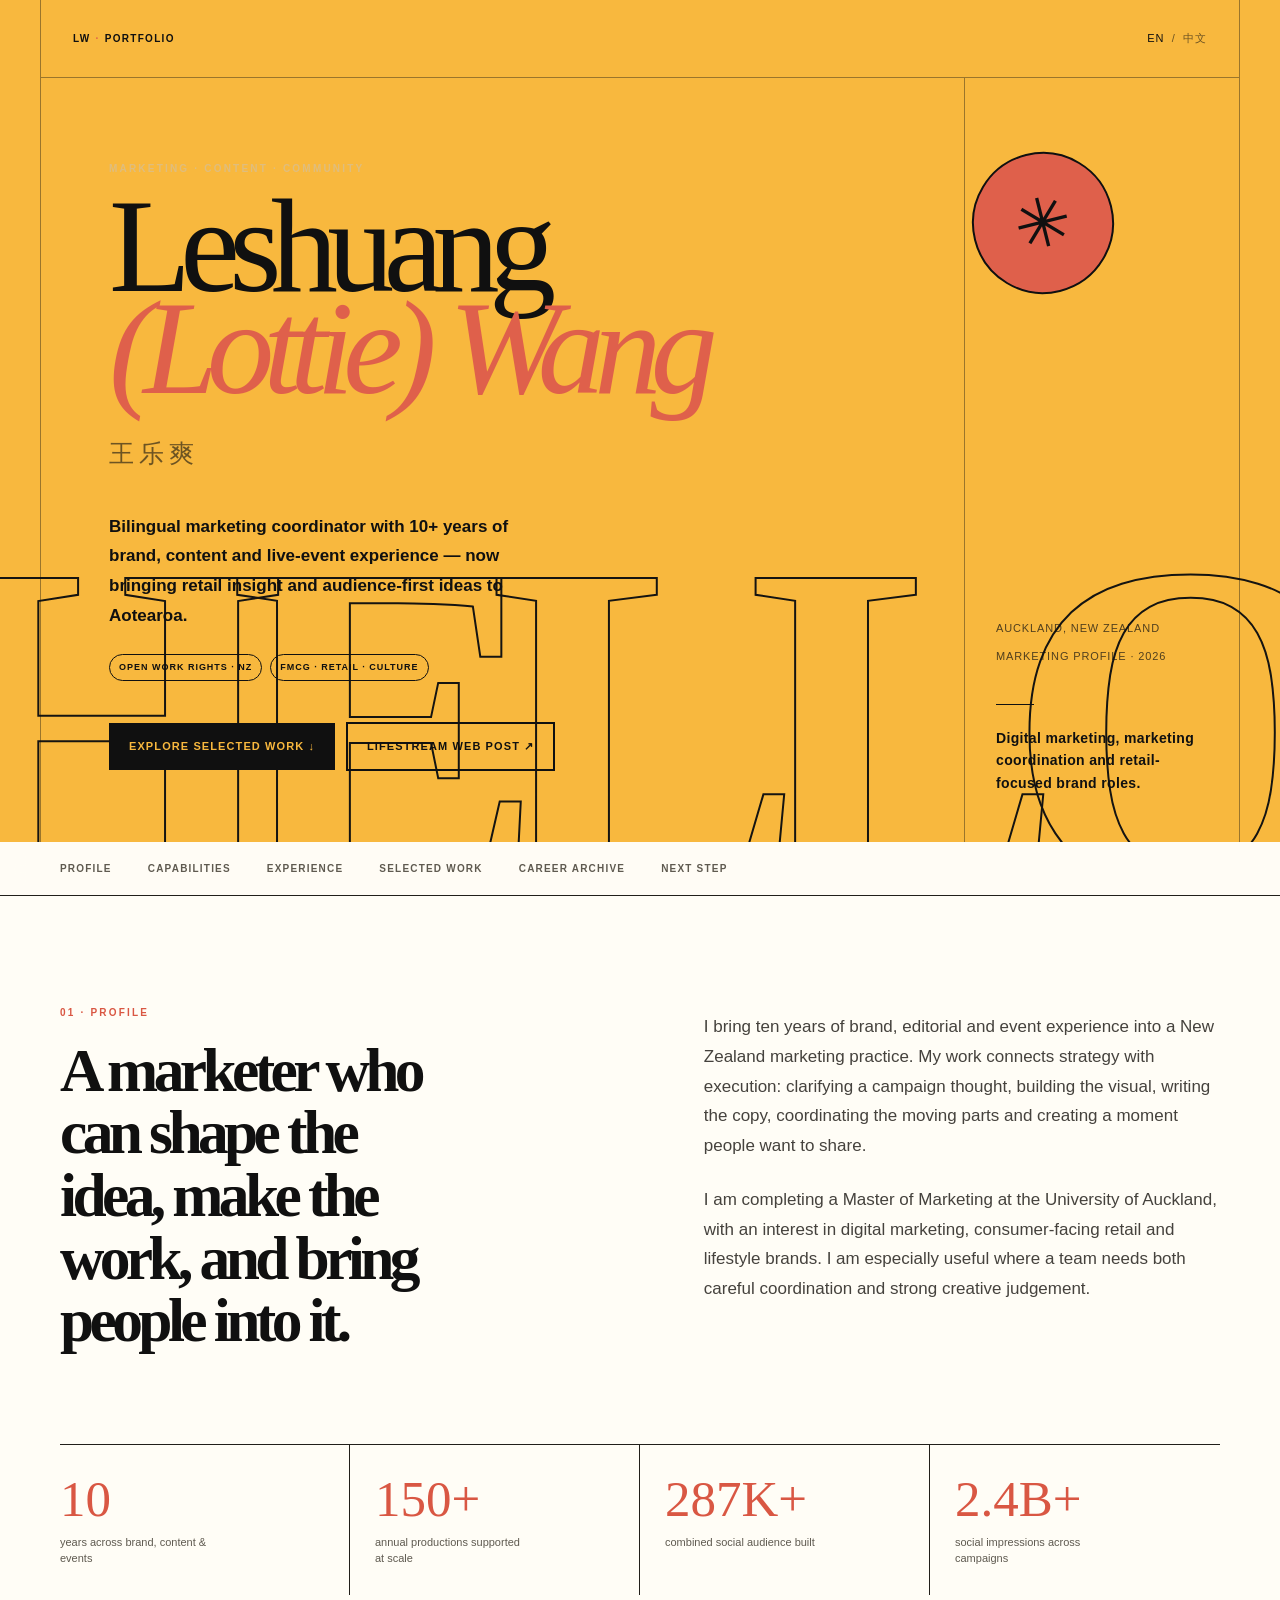
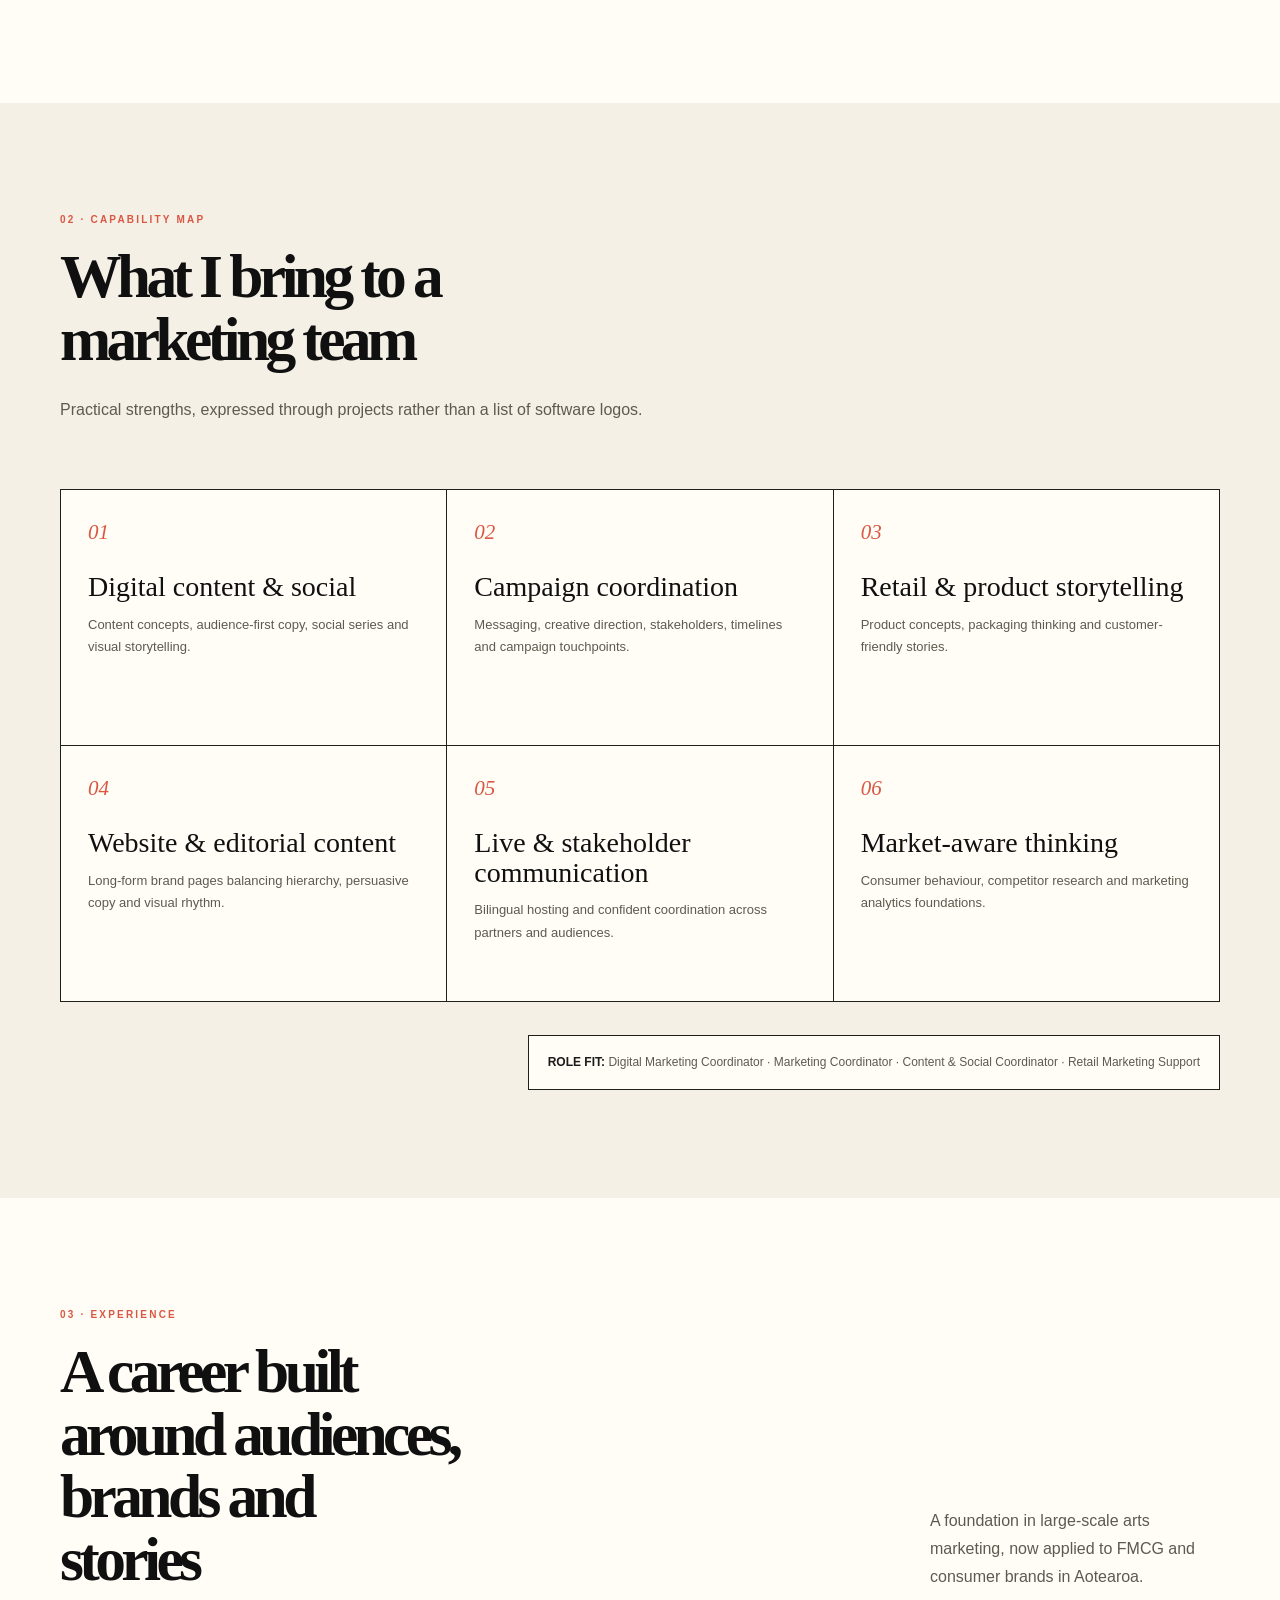
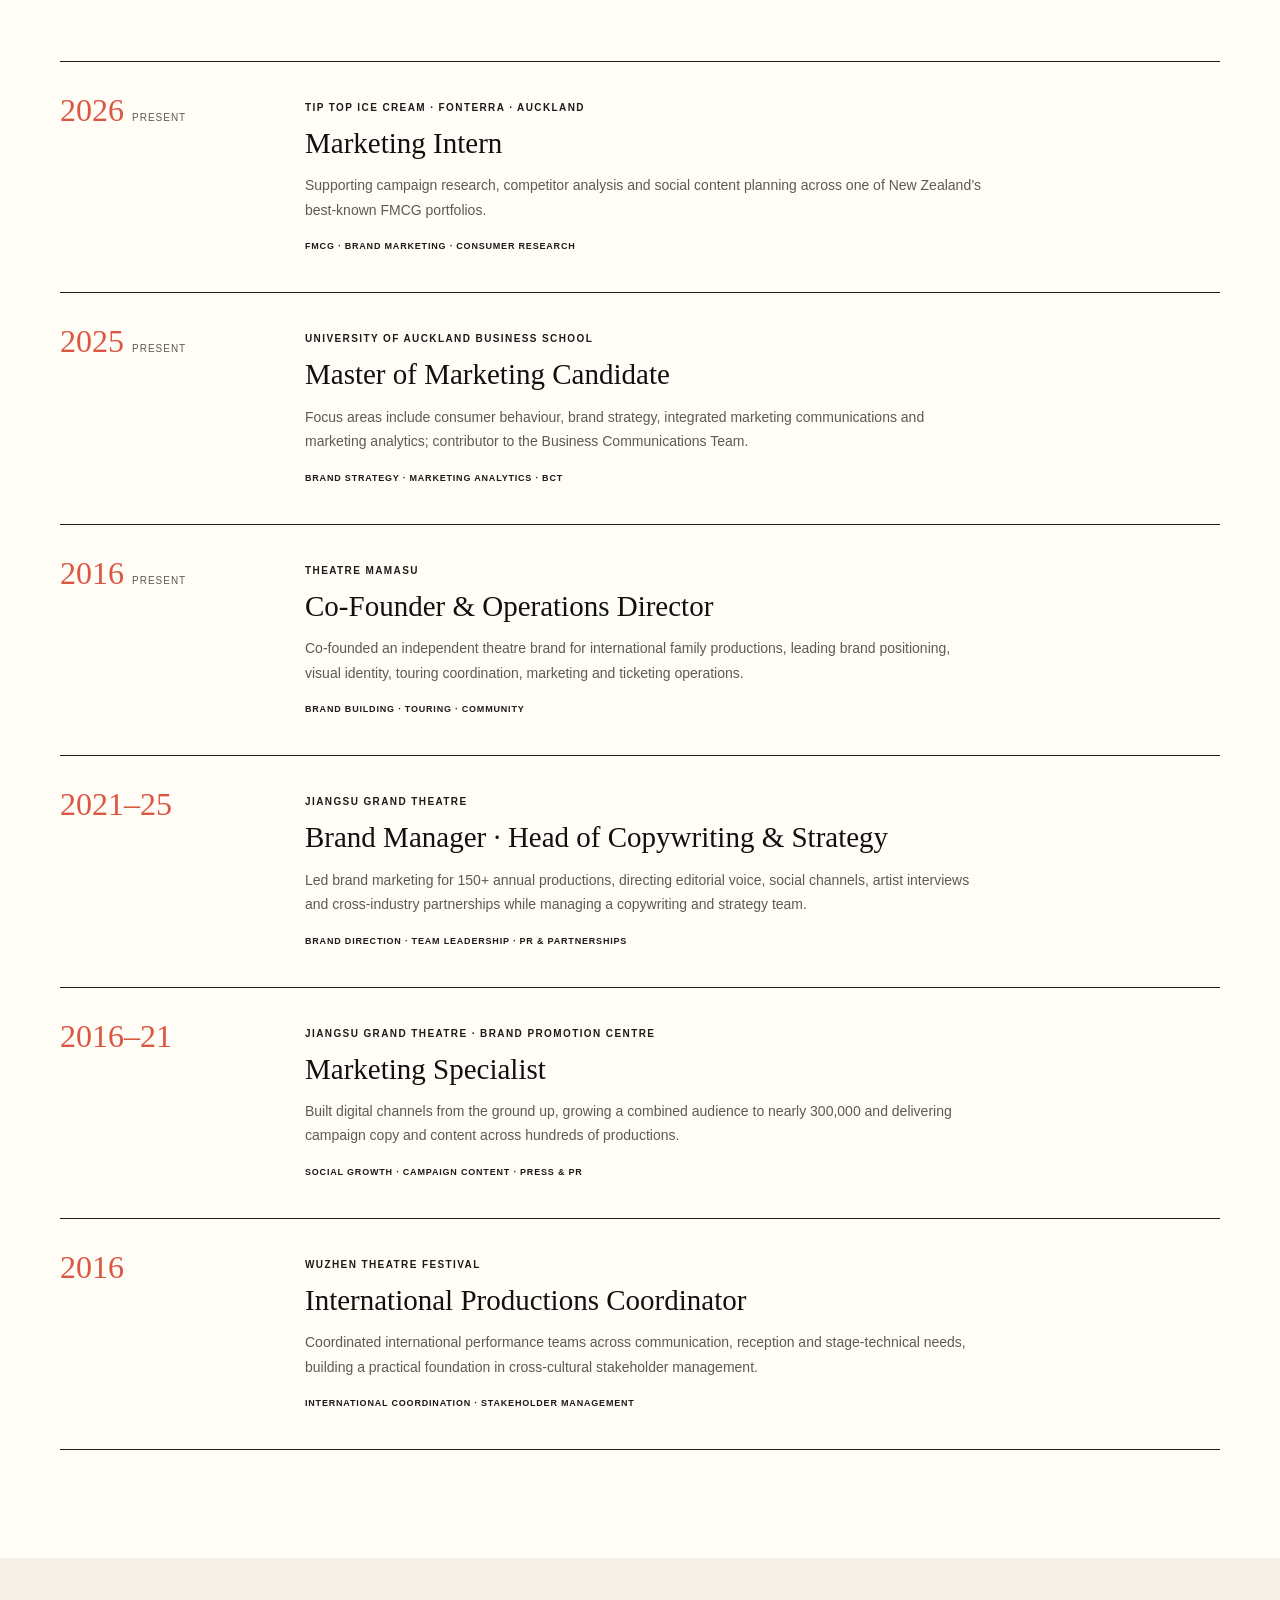
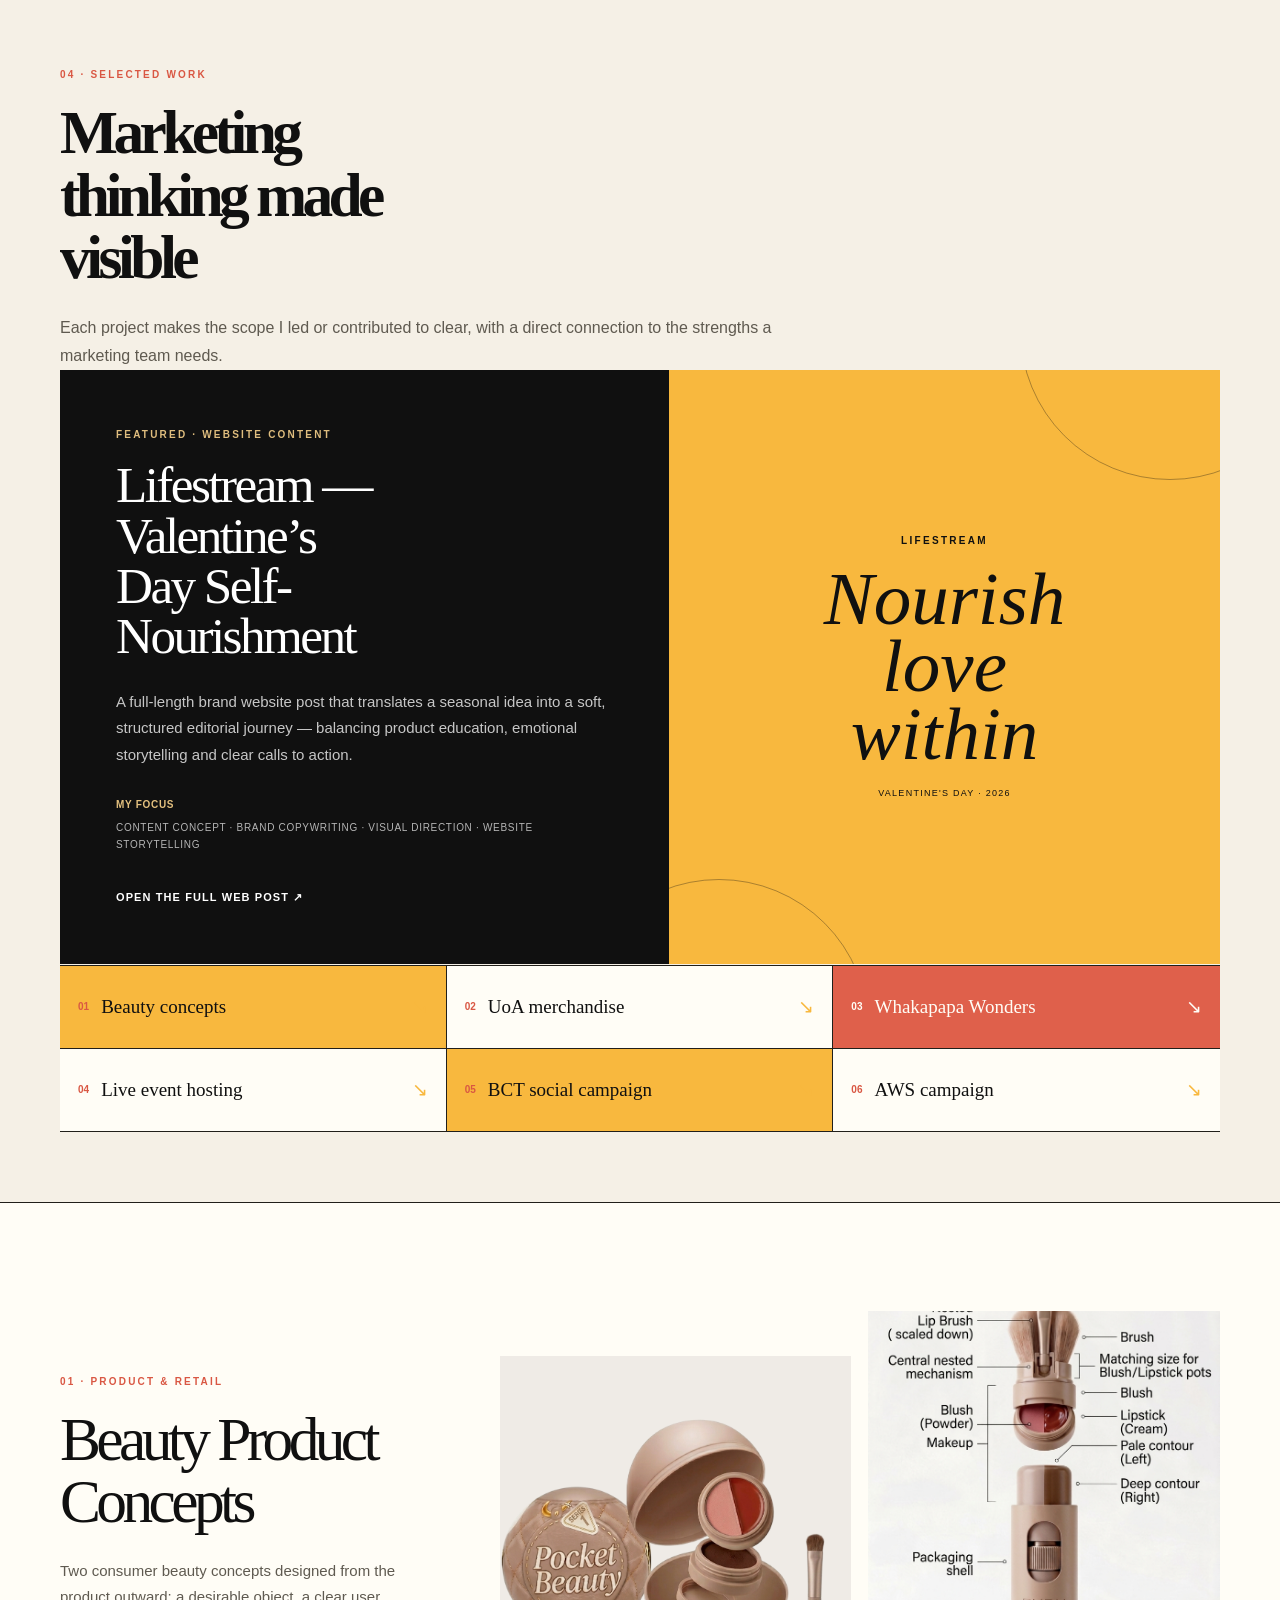
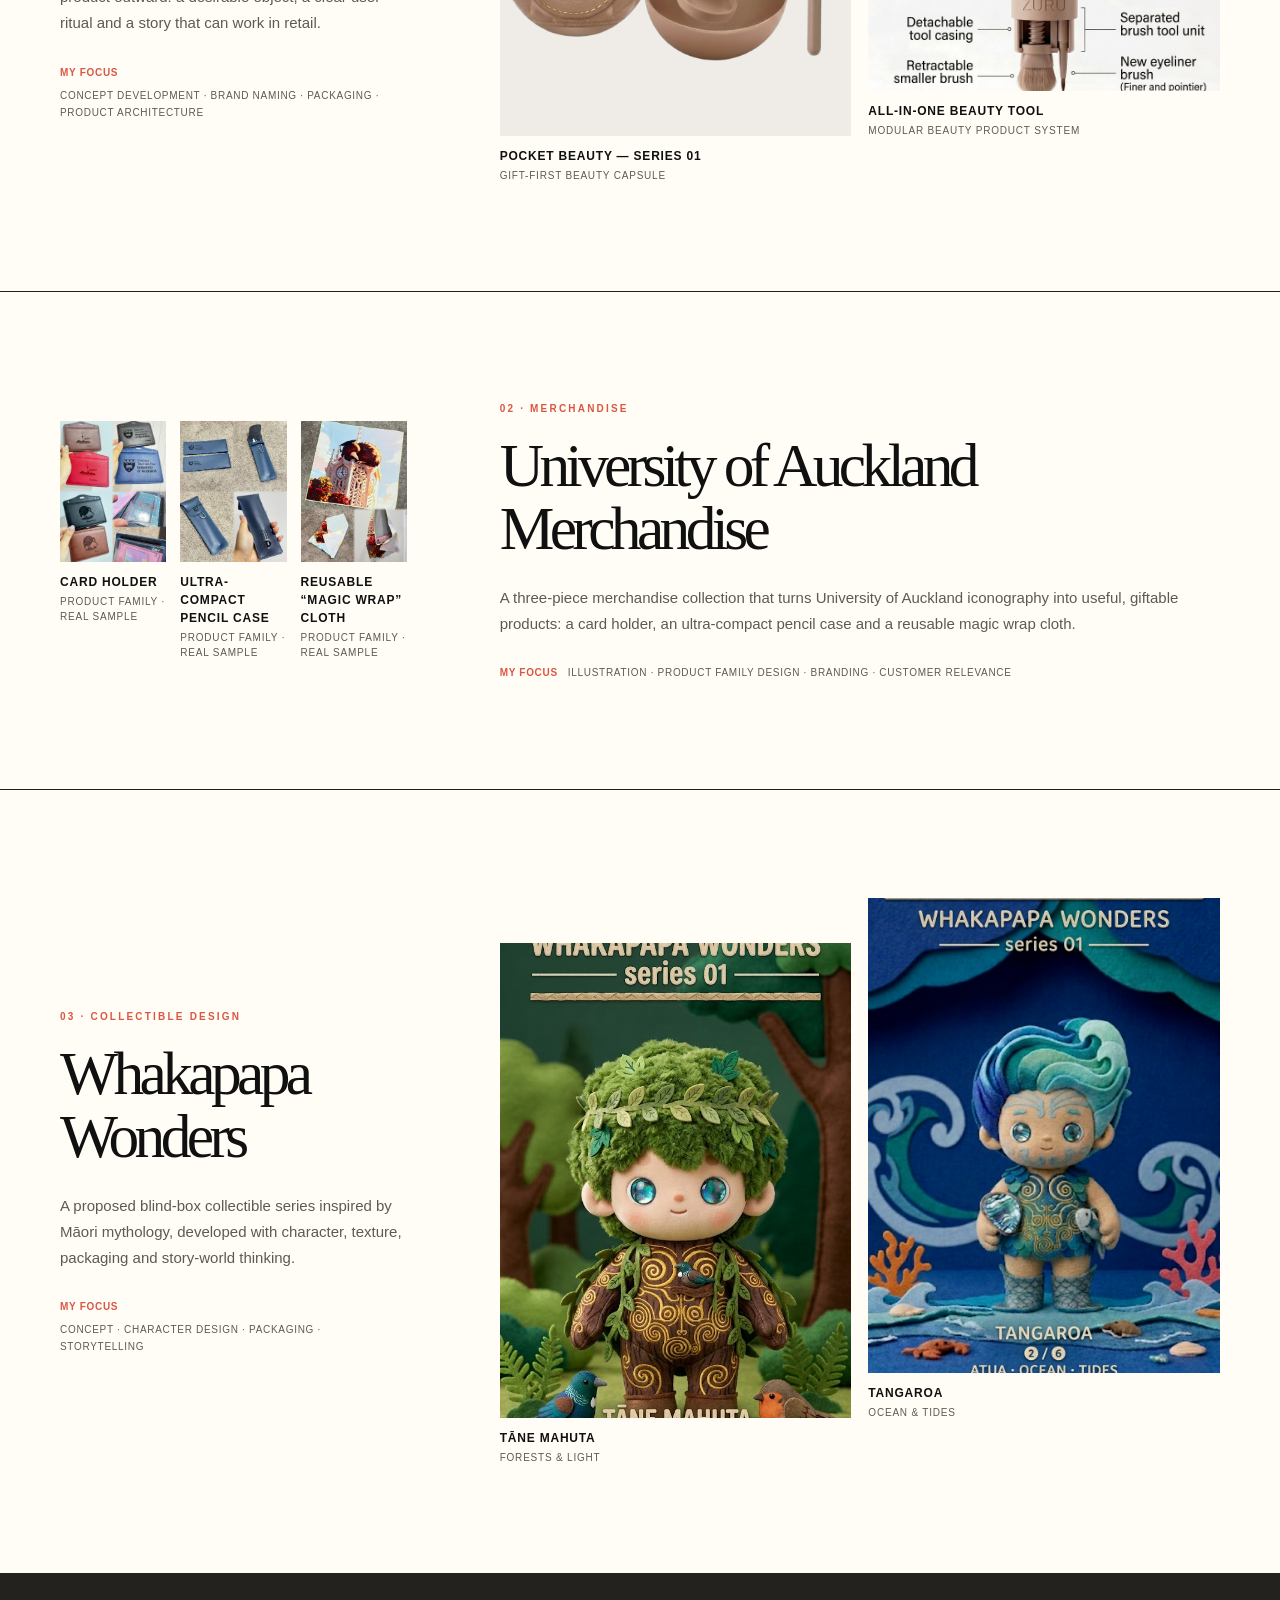
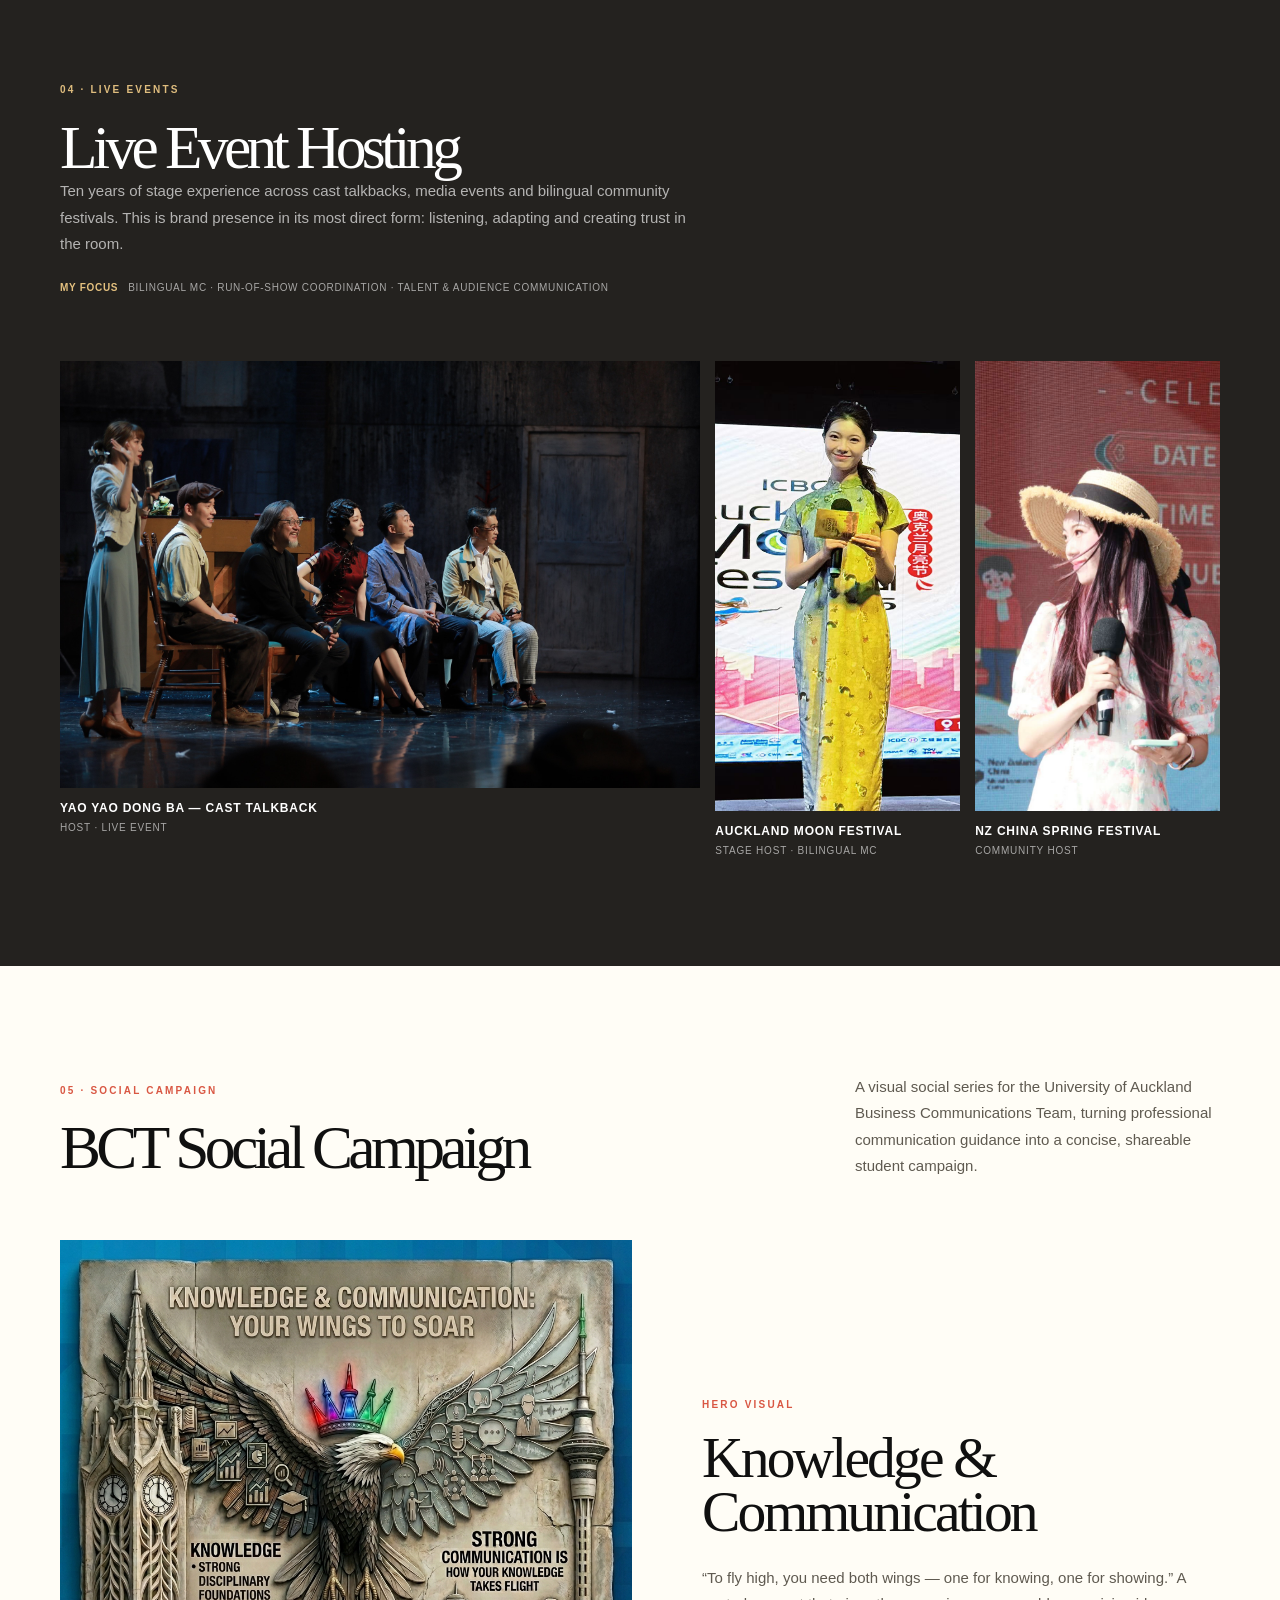
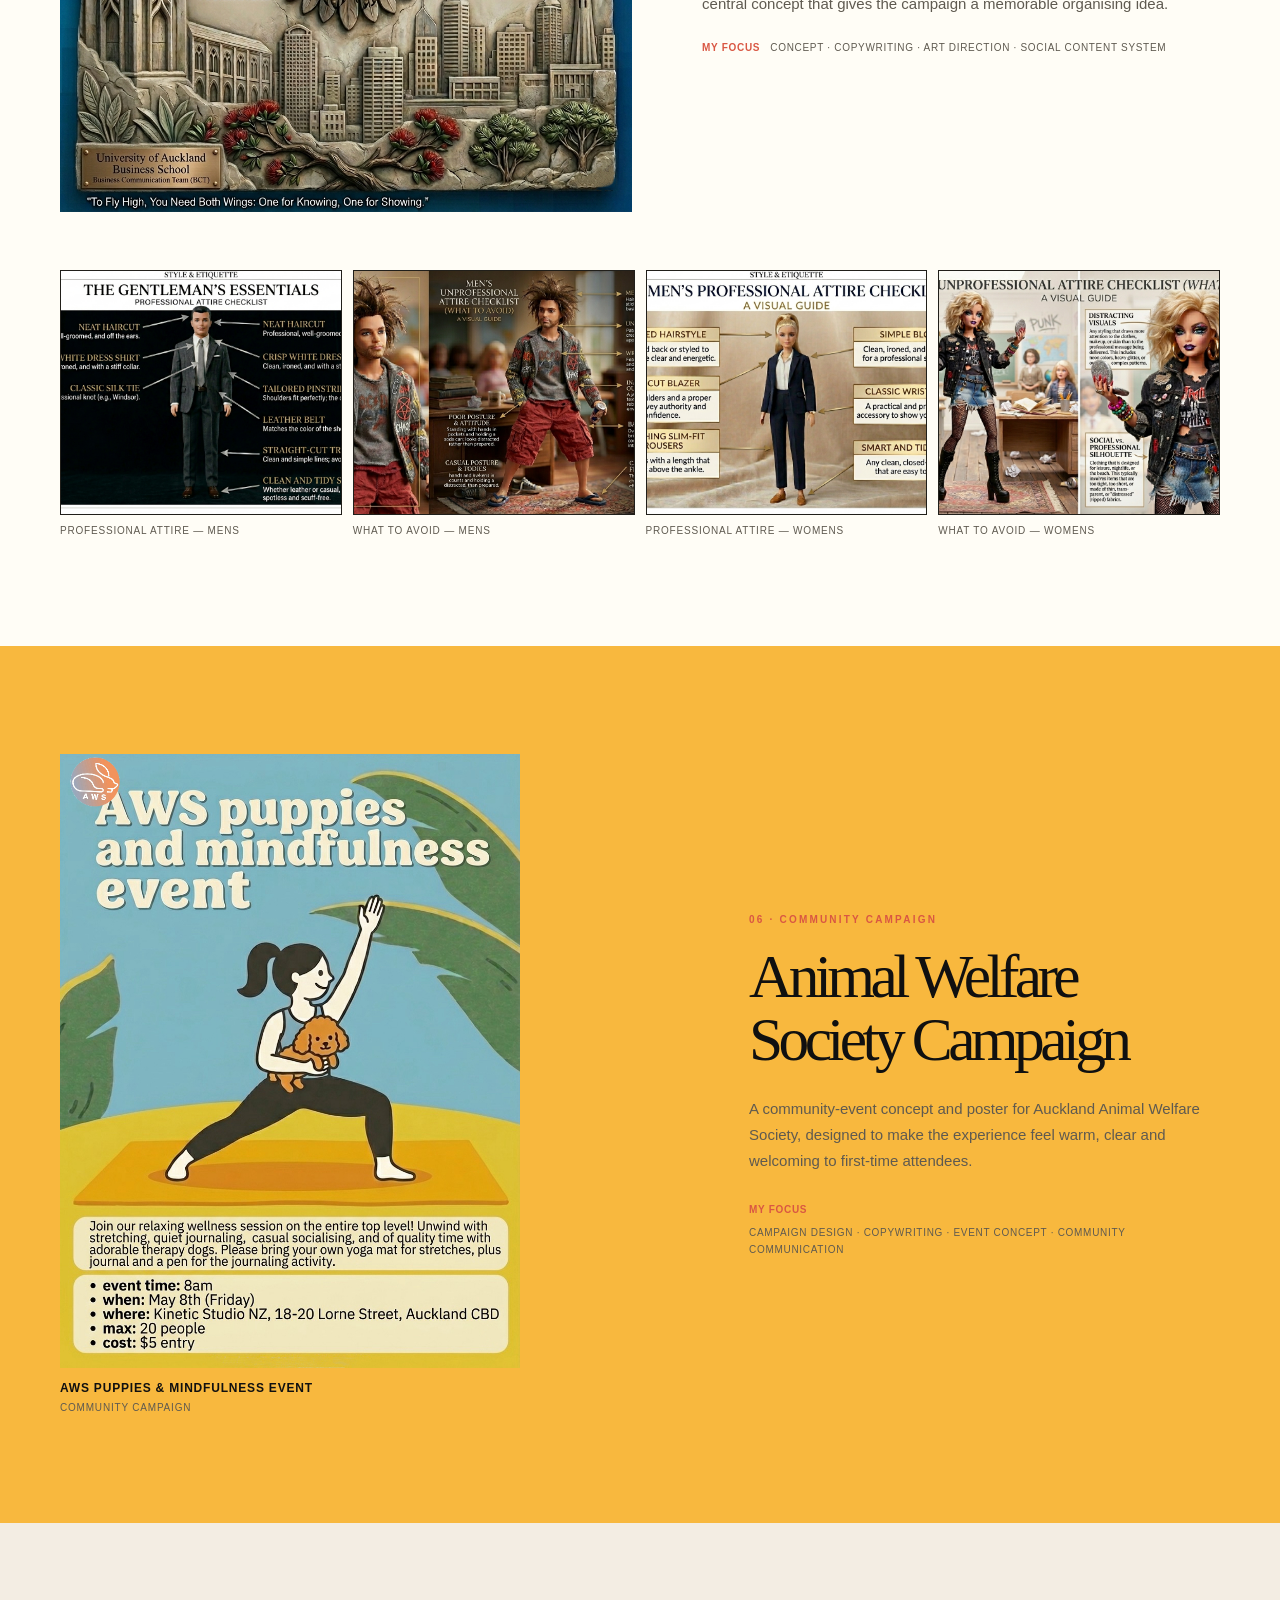
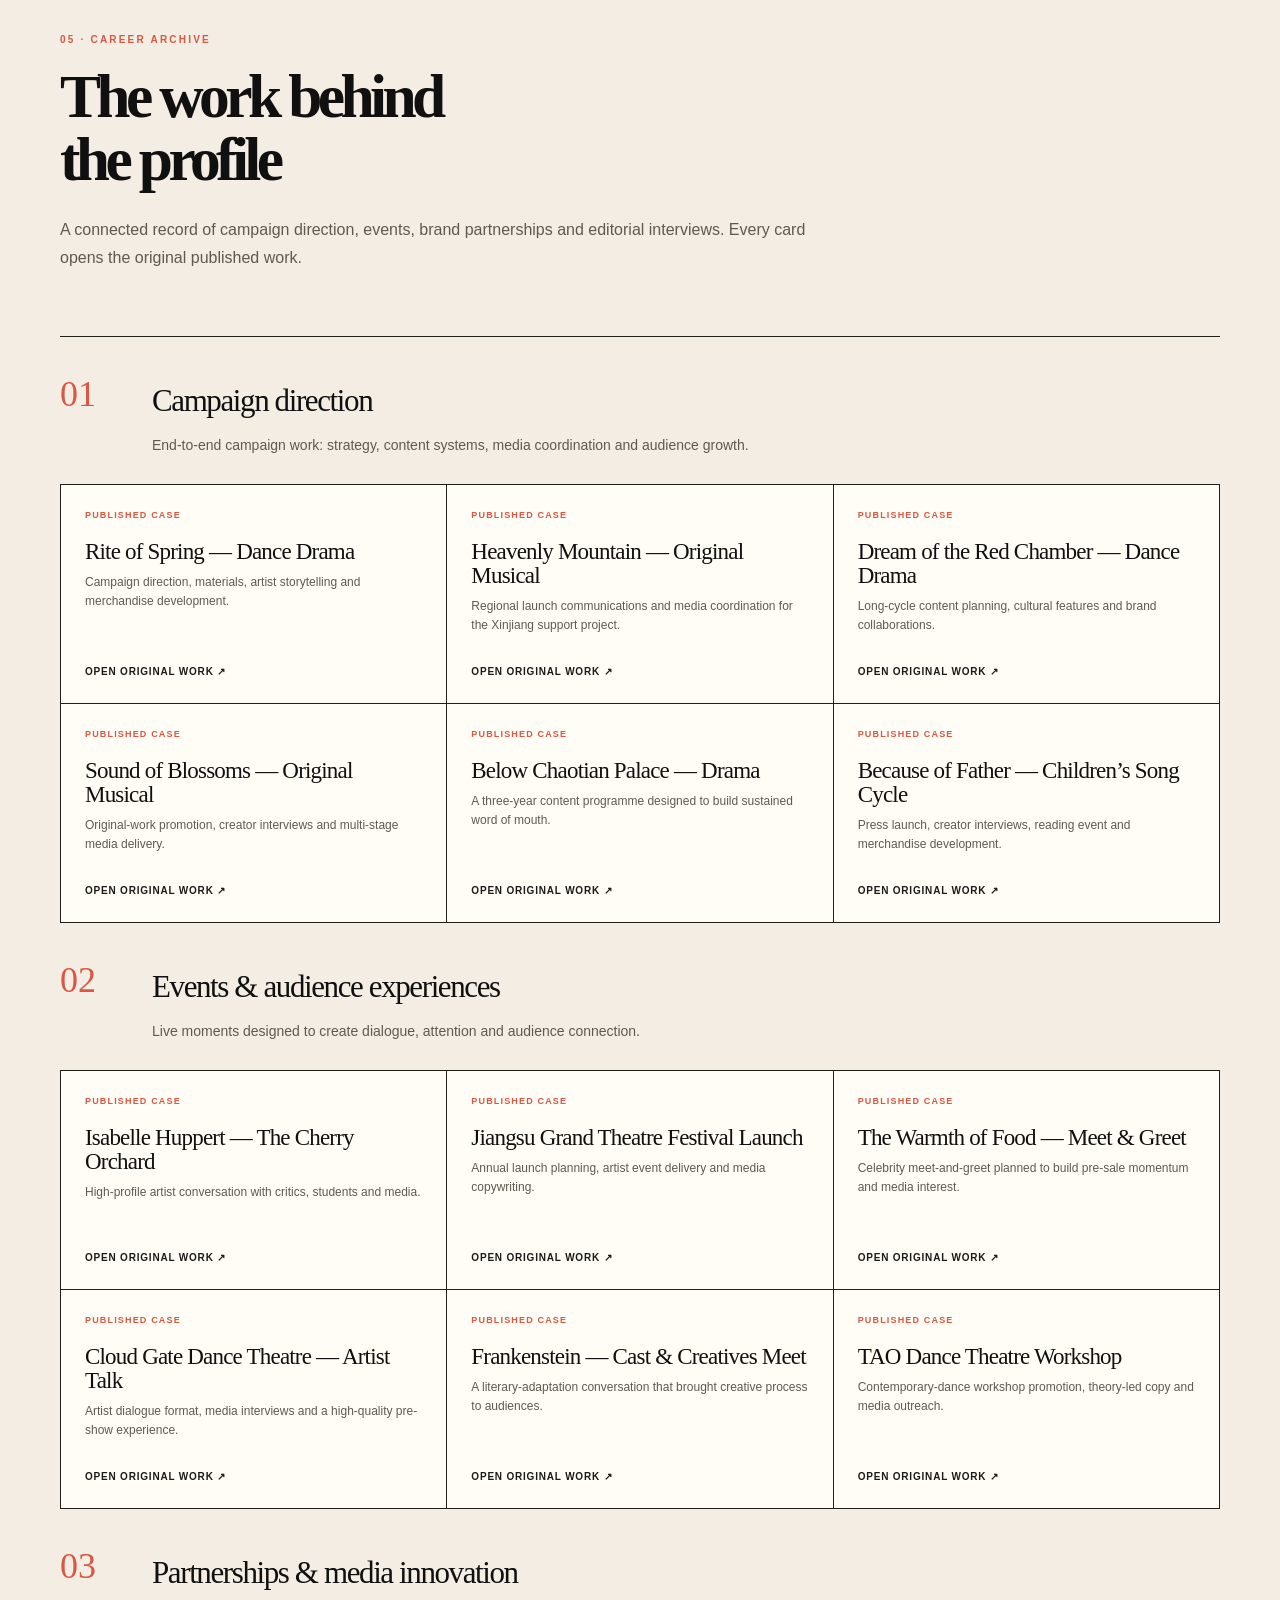
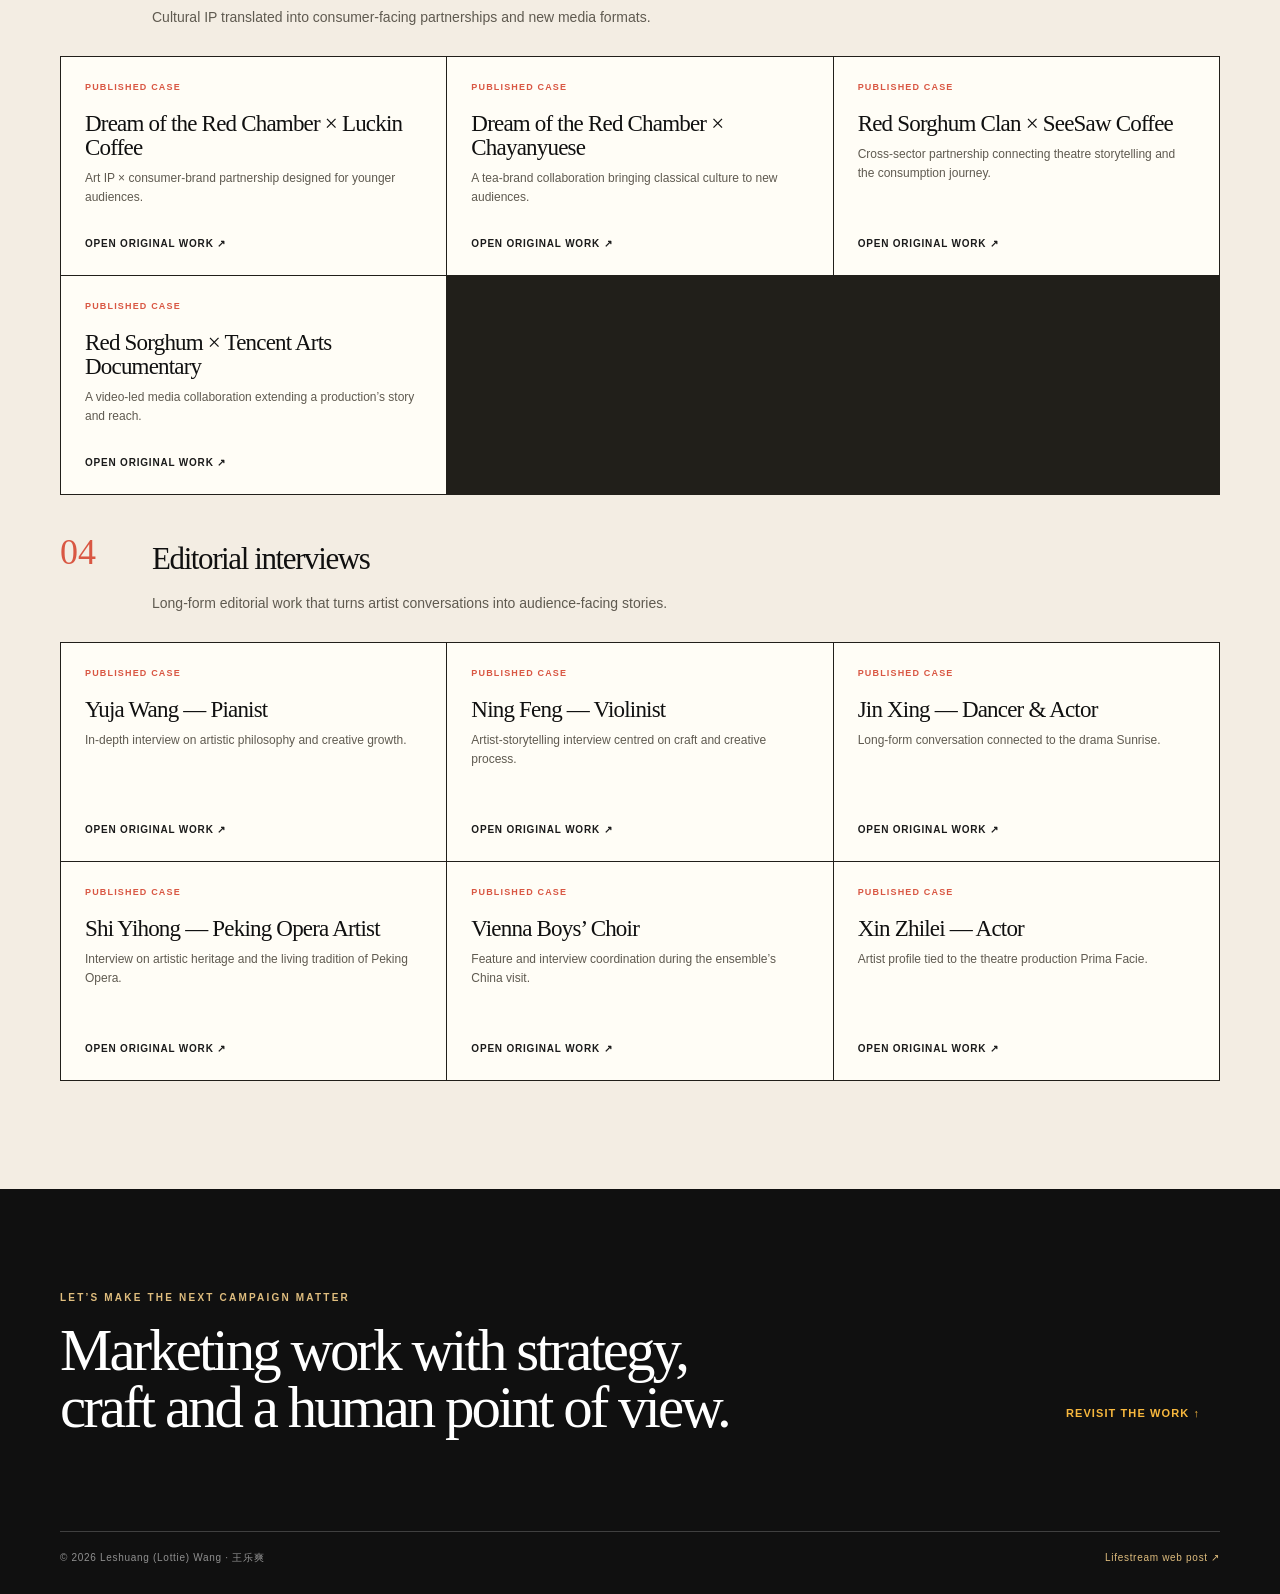
==== commit 7ed51777: "Fix GitHub Pages asset paths" ====
--- a/index.html
+++ b/index.html
@@ -1,2 +1,2 @@
-<!DOCTYPE html><html lang="en"><head><meta charSet="utf-8"/><meta name="viewport" content="width=device-width, initial-scale=1"/><link rel="preload" as="image" href="/images/host_03_spring.jpg"/><link rel="preload" as="image" href="/images/bct_01_wings.jpg"/><link rel="preload" as="image" href="/images/bct_03_men_good.png"/><link rel="preload" as="image" href="/images/bct_02_men_bad.png"/><link rel="preload" as="image" href="/images/bct_05_women_good.png"/><link rel="preload" as="image" href="/images/bct_04_women_bad.png"/><link rel="preload" as="image" href="/images/aws_01_yoga.jpg"/><link rel="stylesheet" href="/_next/static/css/index.B8mfApTr.css" data-rsc-css-href="/_next/static/css/index.B8mfApTr.css" data-precedence="vite-rsc/importer-resources"/><link rel="modulepreload" fetchPriority="low" href="/_next/static/chunks/index-Caz-PS33.js"/><script src="/_next/static/chunks/rolldown-runtime-C60lm6uB.js" type="module" async=""></script><script src="/_next/static/chunks/framework-BgSIrAUN.js" type="module" async=""></script><link rel="modulepreload" href="/_next/static/chunks/layout-segment-context-CtPvHG7L.js" crossorigin=""/><link rel="modulepreload" href="/_next/static/chunks/page-DOUyHVDC.js" crossorigin=""/><title>Leshuang (Lottie) Wang · Marketing Portfolio</title><meta name="description" content="Marketing portfolio for Leshuang (Lottie) Wang — brand, content, campaign and community work."/><script>Object.assign(((self[Symbol.for("vinext.navigationRuntime")]??={bootstrap:{routeManifest:null},functions:{}}).bootstrap.rsc??={rsc:[]}),{params:{},nav:{"pathname":"/","searchParams":[]}})</script><link rel="modulepreload" href="/_next/static/chunks/index-Caz-PS33.js" />
-</head><body><main lang="en"><header class="hero" id="top"><div class="heroInner"><div class="topbar"><a class="mark" href="#top">LW<span>·</span>PORTFOLIO</a><div class="lang"><button class="on">EN</button><i>/</i><button class="">中文</button></div></div><div class="heroCopy"><p class="eyebrow gold">MARKETING · CONTENT · COMMUNITY</p><h1>Leshuang<br/><em>(Lottie) Wang</em></h1><p class="cnName">王乐爽</p><p class="lead">Bilingual marketing coordinator with 10+ years of brand, content and live-event experience — now bringing retail insight and audience-first ideas to Aotearoa.</p><div class="heroFacts"><span>OPEN WORK RIGHTS · NZ</span><span>FMCG · RETAIL · CULTURE</span></div><div class="actions"><a class="button filled" href="#work">Explore selected work<!-- --> ↓</a><a class="button outline" href="/lifestream-valentines.html" target="_blank" rel="noreferrer">Lifestream web post<!-- --> ↗</a></div></div><aside><p>Auckland, New Zealand</p><p>Marketing profile · 2026</p><hr/><p class="asideLead">Digital marketing, marketing coordination and retail-focused brand roles.</p></aside></div></header><nav><div><a href="#profile">Profile</a><a href="#skills">Capabilities</a><a href="#experience">Experience</a><a href="#work">Selected work</a><a href="#archive">Career archive</a><a href="#next">Next step</a></div></nav><section class="section paper" id="profile"><div class="container split"><div><p class="eyebrow">01 · PROFILE</p><h2>A marketer who can shape the idea, make the work, and bring people into it.</h2></div><div class="bodyCopy"><p>I bring ten years of brand, editorial and event experience into a New Zealand marketing practice. My work connects strategy with execution: clarifying a campaign thought, building the visual, writing the copy, coordinating the moving parts and creating a moment people want to share.</p><p>I am completing a Master of Marketing at the University of Auckland, with an interest in digital marketing, consumer-facing retail and lifestyle brands. I am especially useful where a team needs both careful coordination and strong creative judgement.</p></div></div><div class="container metrics"><div><b>10</b><span>years across brand, content &amp; events</span></div><div><b>150+</b><span>annual productions supported at scale</span></div><div><b>287K+</b><span>combined social audience built</span></div><div><b>2.4B+</b><span>social impressions across campaigns</span></div></div></section><section class="section" id="skills"><div class="container"><div class="heading"><p class="eyebrow">02 · CAPABILITY MAP</p><h2>What I bring to a marketing team</h2><p>Practical strengths, expressed through projects rather than a list of software logos.</p></div><div class="skills"><article class="skill"><i>0<!-- -->1</i><h3>Digital content &amp; social</h3><p>Content concepts, audience-first copy, social series and visual storytelling.</p></article><article class="skill"><i>0<!-- -->2</i><h3>Campaign coordination</h3><p>Messaging, creative direction, stakeholders, timelines and campaign touchpoints.</p></article><article class="skill"><i>0<!-- -->3</i><h3>Retail &amp; product storytelling</h3><p>Product concepts, packaging thinking and customer-friendly stories.</p></article><article class="skill"><i>0<!-- -->4</i><h3>Website &amp; editorial content</h3><p>Long-form brand pages balancing hierarchy, persuasive copy and visual rhythm.</p></article><article class="skill"><i>0<!-- -->5</i><h3>Live &amp; stakeholder communication</h3><p>Bilingual hosting and confident coordination across partners and audiences.</p></article><article class="skill"><i>0<!-- -->6</i><h3>Market-aware thinking</h3><p>Consumer behaviour, competitor research and marketing analytics foundations.</p></article></div><p class="fit"><b>ROLE FIT: </b>Digital Marketing Coordinator · Marketing Coordinator · Content &amp; Social Coordinator · Retail Marketing Support</p></div></section><section class="section paper" id="experience"><div class="container"><div class="heading experienceHead"><div><p class="eyebrow">03 · EXPERIENCE</p><h2>A career built around audiences, brands and stories</h2></div><p>A foundation in large-scale arts marketing, now applied to FMCG and consumer brands in Aotearoa.</p></div><div class="timeline"><article><time>2026 <small>present</small></time><div><label>Tip Top Ice Cream · Fonterra · Auckland</label><h3>Marketing Intern</h3><p>Supporting campaign research, competitor analysis and social content planning across one of New Zealand’s best-known FMCG portfolios.</p><em>FMCG · <!-- -->BRAND MARKETING<!-- --> · <!-- -->CONSUMER RESEARCH</em></div></article><article><time>2025 <small>present</small></time><div><label>University of Auckland Business School</label><h3>Master of Marketing Candidate</h3><p>Focus areas include consumer behaviour, brand strategy, integrated marketing communications and marketing analytics; contributor to the Business Communications Team.</p><em>BRAND STRATEGY<!-- --> · <!-- -->MARKETING ANALYTICS<!-- --> · BCT</em></div></article><article><time>2016 <small>present</small></time><div><label>Theatre MAMASU</label><h3>Co-Founder &amp; Operations Director</h3><p>Co-founded an independent theatre brand for international family productions, leading brand positioning, visual identity, touring coordination, marketing and ticketing operations.</p><em>BRAND BUILDING<!-- --> · <!-- -->TOURING<!-- --> · <!-- -->COMMUNITY</em></div></article><article><time>2021–25</time><div><label>Jiangsu Grand Theatre</label><h3>Brand Manager · Head of Copywriting &amp; Strategy</h3><p>Led brand marketing for 150+ annual productions, directing editorial voice, social channels, artist interviews and cross-industry partnerships while managing a copywriting and strategy team.</p><em>BRAND DIRECTION<!-- --> · <!-- -->TEAM LEADERSHIP<!-- --> · <!-- -->PR &amp; PARTNERSHIPS</em></div></article><article><time>2016–21</time><div><label>Jiangsu Grand Theatre · Brand Promotion Centre</label><h3>Marketing Specialist</h3><p>Built digital channels from the ground up, growing a combined audience to nearly 300,000 and delivering campaign copy and content across hundreds of productions.</p><em>SOCIAL GROWTH<!-- --> · <!-- -->CAMPAIGN CONTENT<!-- --> · <!-- -->PRESS &amp; PR</em></div></article><article><time>2016</time><div><label>Wuzhen Theatre Festival</label><h3>International Productions Coordinator</h3><p>Coordinated international performance teams across communication, reception and stage-technical needs, building a practical foundation in cross-cultural stakeholder management.</p><em>INTERNATIONAL COORDINATION<!-- --> · <!-- -->STAKEHOLDER MANAGEMENT</em></div></article></div></div></section><section class="section work" id="work"><div class="container"><div class="heading"><p class="eyebrow">04 · SELECTED WORK</p><h2>Marketing thinking made visible</h2><p>Each project makes the scope I led or contributed to clear, with a direct connection to the strengths a marketing team needs.</p></div><article class="flagship"><div><p class="eyebrow gold">FEATURED · WEBSITE CONTENT</p><h3>Lifestream — Valentine’s Day Self-Nourishment</h3><p>A full-length brand website post that translates a seasonal idea into a soft, structured editorial journey — balancing product education, emotional storytelling and clear calls to action.</p><div class="role"><b>MY FOCUS</b><span>Content concept · Brand copywriting · Visual direction · Website storytelling</span></div><a href="/lifestream-valentines.html" target="_blank" rel="noreferrer">Open the full web post<!-- --> ↗</a></div><div class="lsArt"><span>LIFESTREAM</span><strong>Nourish love within</strong><i>Valentine&#x27;s Day · 2026</i></div></article><div class="projectLinks"><a href="#beauty"><small>0<!-- -->1</small>Beauty concepts<i>↘</i></a><a href="#uoa"><small>0<!-- -->2</small>UoA merchandise<i>↘</i></a><a href="#whakapapa"><small>0<!-- -->3</small>Whakapapa Wonders<i>↘</i></a><a href="#hosting"><small>0<!-- -->4</small>Live event hosting<i>↘</i></a><a href="#bct"><small>0<!-- -->5</small>BCT social campaign<i>↘</i></a><a href="#aws"><small>0<!-- -->6</small>AWS campaign<i>↘</i></a></div></div></section><section class="section project " id="beauty"><div class="container projectGrid"><div class="projectText"><p class="eyebrow">01<!-- --> · <!-- -->PRODUCT &amp; RETAIL</p><h2>Beauty Product Concepts</h2><p>Two consumer beauty concepts designed from the product outward: a desirable object, a clear user ritual and a story that can work in retail.</p><div class="role"><b>MY FOCUS</b><span>Concept development · Brand naming · Packaging · Product architecture</span></div></div><div class="two"><figure><img src="/images/beauty_01_pocket.png" alt="Pocket Beauty product concept"/><figcaption><b>Pocket Beauty — Series 01</b><span>Gift-first beauty capsule</span></figcaption></figure><figure><img src="/images/beauty_02_zuru.png" alt="All-in-One Beauty Tool concept"/><figcaption><b>All-in-One Beauty Tool</b><span>Modular beauty product system</span></figcaption></figure></div></div></section><section class="section project warm reverse" id="uoa"><div class="container projectGrid"><div class="projectText"><p class="eyebrow">02<!-- --> · <!-- -->MERCHANDISE</p><h2>University of Auckland Merchandise</h2><p>A three-piece merchandise collection that turns University of Auckland iconography into useful, giftable products: a card holder, an ultra-compact pencil case and a reusable magic wrap cloth.</p><div class="role"><b>MY FOCUS</b><span>Illustration · Product family design · Branding · Customer relevance</span></div></div><div class="merchGallery"><figure><img src="/images/uoa-card-holder.png" alt="University of Auckland card holder product series"/><figcaption><b>Card Holder</b><span>Product family · real sample</span></figcaption></figure><figure><img src="/images/uoa-ultra-compact-pencil-case.png" alt="University of Auckland ultra-compact pencil case"/><figcaption><b>Ultra-Compact Pencil Case</b><span>Product family · real sample</span></figcaption></figure><figure><img src="/images/uoa-reusable-magic-wrap-cloth.png" alt="University of Auckland reusable magic wrap cloth"/><figcaption><b>Reusable “Magic Wrap” Cloth</b><span>Product family · real sample</span></figcaption></figure></div></div></section><section class="section project " id="whakapapa"><div class="container projectGrid"><div class="projectText"><p class="eyebrow">03<!-- --> · <!-- -->COLLECTIBLE DESIGN</p><h2>Whakapapa Wonders</h2><p>A proposed blind-box collectible series inspired by Māori mythology, developed with character, texture, packaging and story-world thinking.</p><div class="role"><b>MY FOCUS</b><span>Concept · Character design · Packaging · Storytelling</span></div></div><div class="two portrait"><figure><img src="/images/maori_01_tane.jpg" alt="Tāne Mahuta blind box figure"/><figcaption><b>Tāne Mahuta</b><span>Forests &amp; light</span></figcaption></figure><figure><img src="/images/maori_02_tangaroa.png" alt="Tangaroa blind box figure"/><figcaption><b>Tangaroa</b><span>Ocean &amp; tides</span></figcaption></figure></div></div></section><section class="section dark" id="hosting"><div class="container"><div class="darkIntro"><p class="eyebrow gold">04 · LIVE EVENTS</p><h2>Live Event Hosting</h2><p>Ten years of stage experience across cast talkbacks, media events and bilingual community festivals. This is brand presence in its most direct form: listening, adapting and creating trust in the room.</p><div class="role"><b>MY FOCUS</b><span>Bilingual MC · Run-of-show coordination · Talent &amp; audience communication</span></div></div><div class="hosting"><figure class="wide"><img src="/images/optimized/host_01_niboni.jpg" alt="Yao Yao Dong Ba cast talkback hosting"/><figcaption><b>Yao Yao Dong Ba — Cast Talkback</b><span>Host · Live event</span></figcaption></figure><figure><img src="/images/host_02_moon.jpg" alt="Auckland Moon Festival hosting"/><figcaption><b>Auckland Moon Festival</b><span>Stage host · Bilingual MC</span></figcaption></figure><figure><img src="/images/host_03_spring.jpg" alt="New Zealand China Spring Festival hosting"/><figcaption><b>NZ China Spring Festival</b><span>Community host</span></figcaption></figure></div></div></section><section class="section paper" id="bct"><div class="container"><div class="campaignHead"><div><p class="eyebrow">05 · SOCIAL CAMPAIGN</p><h2>BCT Social Campaign</h2></div><p>A visual social series for the University of Auckland Business Communications Team, turning professional communication guidance into a concise, shareable student campaign.</p></div><div class="bctHero"><img src="/images/bct_01_wings.jpg" alt="BCT Knowledge and Communication hero campaign visual"/><div><p class="eyebrow">HERO VISUAL</p><h3>Knowledge &amp; Communication</h3><p>“To fly high, you need both wings — one for knowing, one for showing.” A central concept that gives the campaign a memorable organising idea.</p><div class="role"><b>MY FOCUS</b><span>Concept · Copywriting · Art direction · Social content system</span></div></div></div><div class="bctGrid"><figure><img src="/images/bct_03_men_good.png" alt="Professional attire — mens"/><figcaption>Professional attire — mens</figcaption></figure><figure><img src="/images/bct_02_men_bad.png" alt="What to avoid — mens"/><figcaption>What to avoid — mens</figcaption></figure><figure><img src="/images/bct_05_women_good.png" alt="Professional attire — womens"/><figcaption>Professional attire — womens</figcaption></figure><figure><img src="/images/bct_04_women_bad.png" alt="What to avoid — womens"/><figcaption>What to avoid — womens</figcaption></figure></div></div></section><section class="section warm" id="aws"><div class="container aws"><figure><img src="/images/aws_01_yoga.jpg" alt="AWS Puppies and Mindfulness event poster"/><figcaption><b>AWS Puppies &amp; Mindfulness Event</b><span>Community campaign</span></figcaption></figure><div><p class="eyebrow">06 · COMMUNITY CAMPAIGN</p><h2>Animal Welfare Society Campaign</h2><p>A community-event concept and poster for Auckland Animal Welfare Society, designed to make the experience feel warm, clear and welcoming to first-time attendees.</p><div class="role"><b>MY FOCUS</b><span>Campaign design · Copywriting · Event concept · Community communication</span></div></div></div></section><section class="section archive" id="archive"><div class="container"><div class="heading archiveHead"><p class="eyebrow">05 · <!-- -->CAREER ARCHIVE</p><h2>The work behind the profile</h2><p>A connected record of campaign direction, events, brand partnerships and editorial interviews. Every card opens the original published work.</p></div><div class="archiveGroups"><div class="archiveGroup"><div class="archiveLabel"><span>01</span><div><h3>Campaign direction</h3><p>End-to-end campaign work: strategy, content systems, media coordination and audience growth.</p></div></div><div class="evidenceGrid"><a class="evidenceCard" href="https://mp.weixin.qq.com/s/5epDNsG8JleXO4RJlW3UFQ" target="_blank" rel="noreferrer"><span>Published case</span><h4>Rite of Spring — Dance Drama</h4><p>Campaign direction, materials, artist storytelling and merchandise development.</p><b>Open original work<!-- --> ↗</b></a><a class="evidenceCard" href="https://mp.weixin.qq.com/s/RxHS-2my1U8OnecJQyIsPQ" target="_blank" rel="noreferrer"><span>Published case</span><h4>Heavenly Mountain — Original Musical</h4><p>Regional launch communications and media coordination for the Xinjiang support project.</p><b>Open original work<!-- --> ↗</b></a><a class="evidenceCard" href="https://mp.weixin.qq.com/s/4YlYB1FdzlGlYJjsRltcCA" target="_blank" rel="noreferrer"><span>Published case</span><h4>Dream of the Red Chamber — Dance Drama</h4><p>Long-cycle content planning, cultural features and brand collaborations.</p><b>Open original work<!-- --> ↗</b></a><a class="evidenceCard" href="https://mp.weixin.qq.com/s/tugoFQiboeQFTdpFm97arA" target="_blank" rel="noreferrer"><span>Published case</span><h4>Sound of Blossoms — Original Musical</h4><p>Original-work promotion, creator interviews and multi-stage media delivery.</p><b>Open original work<!-- --> ↗</b></a><a class="evidenceCard" href="https://mp.weixin.qq.com/s/SEw_0f4gxIAvWC9iaeur6Q" target="_blank" rel="noreferrer"><span>Published case</span><h4>Below Chaotian Palace — Drama</h4><p>A three-year content programme designed to build sustained word of mouth.</p><b>Open original work<!-- --> ↗</b></a><a class="evidenceCard" href="https://mp.weixin.qq.com/s/mfwkE0280JC-PGbVw8Vf8w" target="_blank" rel="noreferrer"><span>Published case</span><h4>Because of Father — Children’s Song Cycle</h4><p>Press launch, creator interviews, reading event and merchandise development.</p><b>Open original work<!-- --> ↗</b></a></div></div><div class="archiveGroup"><div class="archiveLabel"><span>02</span><div><h3>Events &amp; audience experiences</h3><p>Live moments designed to create dialogue, attention and audience connection.</p></div></div><div class="evidenceGrid"><a class="evidenceCard" href="https://mp.weixin.qq.com/s/opJlJgX-Gvz5dusbNq08XQ" target="_blank" rel="noreferrer"><span>Published case</span><h4>Isabelle Huppert — The Cherry Orchard</h4><p>High-profile artist conversation with critics, students and media.</p><b>Open original work<!-- --> ↗</b></a><a class="evidenceCard" href="https://mp.weixin.qq.com/s/J5CAiKI75Vnmar3paGnlrQ" target="_blank" rel="noreferrer"><span>Published case</span><h4>Jiangsu Grand Theatre Festival Launch</h4><p>Annual launch planning, artist event delivery and media copywriting.</p><b>Open original work<!-- --> ↗</b></a><a class="evidenceCard" href="https://mp.weixin.qq.com/s/CcsX__35lmbGoeLTL6v3RA" target="_blank" rel="noreferrer"><span>Published case</span><h4>The Warmth of Food — Meet &amp; Greet</h4><p>Celebrity meet-and-greet planned to build pre-sale momentum and media interest.</p><b>Open original work<!-- --> ↗</b></a><a class="evidenceCard" href="https://mp.weixin.qq.com/s/QvEdHpGDjwrYaU_ZEP_BHA" target="_blank" rel="noreferrer"><span>Published case</span><h4>Cloud Gate Dance Theatre — Artist Talk</h4><p>Artist dialogue format, media interviews and a high-quality pre-show experience.</p><b>Open original work<!-- --> ↗</b></a><a class="evidenceCard" href="https://mp.weixin.qq.com/s/0jDTgnAmEBIG8d38ORnzjw" target="_blank" rel="noreferrer"><span>Published case</span><h4>Frankenstein — Cast &amp; Creatives Meet</h4><p>A literary-adaptation conversation that brought creative process to audiences.</p><b>Open original work<!-- --> ↗</b></a><a class="evidenceCard" href="https://mp.weixin.qq.com/s/ZmYjG4Pj8227xgFMz2INTw" target="_blank" rel="noreferrer"><span>Published case</span><h4>TAO Dance Theatre Workshop</h4><p>Contemporary-dance workshop promotion, theory-led copy and media outreach.</p><b>Open original work<!-- --> ↗</b></a></div></div><div class="archiveGroup"><div class="archiveLabel"><span>03</span><div><h3>Partnerships &amp; media innovation</h3><p>Cultural IP translated into consumer-facing partnerships and new media formats.</p></div></div><div class="evidenceGrid"><a class="evidenceCard" href="https://mp.weixin.qq.com/s/4YlYB1FdzlGlYJjsRltcCA" target="_blank" rel="noreferrer"><span>Published case</span><h4>Dream of the Red Chamber × Luckin Coffee</h4><p>Art IP × consumer-brand partnership designed for younger audiences.</p><b>Open original work<!-- --> ↗</b></a><a class="evidenceCard" href="https://mp.weixin.qq.com/s/rWEZOxK6lzGmW_crFh1KTQ" target="_blank" rel="noreferrer"><span>Published case</span><h4>Dream of the Red Chamber × Chayanyuese</h4><p>A tea-brand collaboration bringing classical culture to new audiences.</p><b>Open original work<!-- --> ↗</b></a><a class="evidenceCard" href="https://mp.weixin.qq.com/s/wFZ2JCyPb9FgE_9uIg83mQ" target="_blank" rel="noreferrer"><span>Published case</span><h4>Red Sorghum Clan × SeeSaw Coffee</h4><p>Cross-sector partnership connecting theatre storytelling and the consumption journey.</p><b>Open original work<!-- --> ↗</b></a><a class="evidenceCard" href="https://mp.weixin.qq.com/s/cUWsx-xR8OURok1GiK8KcA" target="_blank" rel="noreferrer"><span>Published case</span><h4>Red Sorghum × Tencent Arts Documentary</h4><p>A video-led media collaboration extending a production’s story and reach.</p><b>Open original work<!-- --> ↗</b></a></div></div><div class="archiveGroup"><div class="archiveLabel"><span>04</span><div><h3>Editorial interviews</h3><p>Long-form editorial work that turns artist conversations into audience-facing stories.</p></div></div><div class="evidenceGrid"><a class="evidenceCard" href="https://mp.weixin.qq.com/s/ndwf-vdrXQb-EoVoON1BaQ" target="_blank" rel="noreferrer"><span>Published case</span><h4>Yuja Wang — Pianist</h4><p>In-depth interview on artistic philosophy and creative growth.</p><b>Open original work<!-- --> ↗</b></a><a class="evidenceCard" href="https://mp.weixin.qq.com/s/BtKOefxV8TyHgjIX9cNAMg" target="_blank" rel="noreferrer"><span>Published case</span><h4>Ning Feng — Violinist</h4><p>Artist-storytelling interview centred on craft and creative process.</p><b>Open original work<!-- --> ↗</b></a><a class="evidenceCard" href="https://mp.weixin.qq.com/s/g2pEJTEp1PJOV5_oJAkQqw" target="_blank" rel="noreferrer"><span>Published case</span><h4>Jin Xing — Dancer &amp; Actor</h4><p>Long-form conversation connected to the drama Sunrise.</p><b>Open original work<!-- --> ↗</b></a><a class="evidenceCard" href="https://mp.weixin.qq.com/s/JYLTc9_1pB4pZteyN6M-EQ" target="_blank" rel="noreferrer"><span>Published case</span><h4>Shi Yihong — Peking Opera Artist</h4><p>Interview on artistic heritage and the living tradition of Peking Opera.</p><b>Open original work<!-- --> ↗</b></a><a class="evidenceCard" href="https://mp.weixin.qq.com/s/9OtcDTDaA-Xhyt3UJ0RJNg" target="_blank" rel="noreferrer"><span>Published case</span><h4>Vienna Boys’ Choir</h4><p>Feature and interview coordination during the ensemble’s China visit.</p><b>Open original work<!-- --> ↗</b></a><a class="evidenceCard" href="https://mp.weixin.qq.com/s/Lc75Kyd0Vo5m1LzPvvFcwQ" target="_blank" rel="noreferrer"><span>Published case</span><h4>Xin Zhilei — Actor</h4><p>Artist profile tied to the theatre production Prima Facie.</p><b>Open original work<!-- --> ↗</b></a></div></div></div></div></section><footer id="next"><div class="container foot"><div><p class="eyebrow gold">LET’S MAKE THE NEXT CAMPAIGN MATTER</p><h2>Marketing work with strategy, craft and a human point of view.</h2></div><a class="button filled" href="#work">Revisit the work<!-- --> ↑</a></div><div class="container base"><span>© 2026 Leshuang (Lottie) Wang · 王乐爽</span><a href="/lifestream-valentines.html" target="_blank" rel="noreferrer">Lifestream <!-- -->web post<!-- --> ↗</a></div></footer></main><script type="module" src="/_next/static/chunks/index-Caz-PS33.js" id="_R_" async=""></script><script>((self[Symbol.for("vinext.navigationRuntime")]??={bootstrap:{routeManifest:null},functions:{}}).bootstrap.rsc??={rsc:[]}).rsc.push("2:I[\"8c0f216c4604\",[],\"Children\",1]\n")</script><script>((self[Symbol.for("vinext.navigationRuntime")]??={bootstrap:{routeManifest:null},functions:{}}).bootstrap.rsc??={rsc:[]}).rsc.push("3:I[\"593f344dc510\",[],\"GlobalErrorBoundary\",1]\n")</script><script>((self[Symbol.for("vinext.navigationRuntime")]??={bootstrap:{routeManifest:null},functions:{}}).bootstrap.rsc??={rsc:[]}).rsc.push("4:I[\"0b874ad30386\",[],\"default\",1]\n")</script><script>((self[Symbol.for("vinext.navigationRuntime")]??={bootstrap:{routeManifest:null},functions:{}}).bootstrap.rsc??={rsc:[]}).rsc.push("5:I[\"593f344dc510\",[],\"ErrorBoundary\",1]\n")</script><script>((self[Symbol.for("vinext.navigationRuntime")]??={bootstrap:{routeManifest:null},functions:{}}).bootstrap.rsc??={rsc:[]}).rsc.push("6:I[\"15c18cfaeeff\",[],\"LayoutSegmentProvider\",1]\n")</script><script>((self[Symbol.for("vinext.navigationRuntime")]??={bootstrap:{routeManifest:null},functions:{}}).bootstrap.rsc??={rsc:[]}).rsc.push("7:I[\"8c0f216c4604\",[],\"Slot\",1]\n")</script><script>((self[Symbol.for("vinext.navigationRuntime")]??={bootstrap:{routeManifest:null},functions:{}}).bootstrap.rsc??={rsc:[]}).rsc.push("8:I[\"9276801271d6\",[],\"AppRouterScrollTarget\",1]\n")</script><script>((self[Symbol.for("vinext.navigationRuntime")]??={bootstrap:{routeManifest:null},functions:{}}).bootstrap.rsc??={rsc:[]}).rsc.push("9:I[\"593f344dc510\",[],\"RedirectBoundary\",1]\n")</script><script>((self[Symbol.for("vinext.navigationRuntime")]??={bootstrap:{routeManifest:null},functions:{}}).bootstrap.rsc??={rsc:[]}).rsc.push(":HL[\"/_next/static/css/index.B8mfApTr.css\",\"style\"     ]\n")</script><script>((self[Symbol.for("vinext.navigationRuntime")]??={bootstrap:{routeManifest:null},functions:{}}).bootstrap.rsc??={rsc:[]}).rsc.push("0:{\"__route\":\"route:/\",\"__interceptionContext\":null,\"__layoutIds\":[\"layout:/\"],\"__rootLayout\":\"/\",\"__sourcePage\":\"/page\",\"page:/\":\"$L1\",\"layout:/\":[[[[\"$\",\"link\",\"css:/_next/static/css/index.B8mfApTr.css\",{\"rel\":\"stylesheet\",\"precedence\":\"vite-rsc/importer-resources\",\"href\":\"/_next/static/css/index.B8mfApTr.css\",\"data-rsc-css-href\":\"/_next/static/css/index.B8mfApTr.css\"}],\"$undefined\"],[\"$\",\"html\",null,{\"lang\":\"en\",\"children\":[\"$\",\"body\",null,{\"children\":[\"$\",\"$L2\",null,{}]}]}]],null],\"route:/\":[[[\"$\",\"meta\",null,{\"charSet\":\"utf-8\"}],[[\"$\",\"title\",\"0\",{\"children\":\"Leshuang (Lottie) Wang · Marketing Portfolio\"}],[\"$\",\"meta\",\"1\",{\"name\":\"description\",\"content\":\"Marketing portfolio for Leshuang (Lottie) Wang — brand, content, campaign and community work.\"}]],[[\"$\",\"meta\",\"0\",{\"name\":\"viewport\",\"content\":\"width=device-width, initial-scale=1\"}]]],[\"$\",\"$L3\",null,{\"fallback\":\"$4\",\"children\":[\"$\",\"$L5\",null,{\"fallback\":\"$4\",\"children\":[\"$\",\"$L6\",null,{\"providerId\":\"layout:/\",\"segmentMap\":{\"children\":[]},\"children\":[\"$\",\"$L7\",null,{\"id\":\"layout:/\",\"parallelSlots\":\"$undefined\",\"children\":[\"$\",\"$L8\",null,{\"children\":[\"$\",\"$L9\",null,{\"children\":[[\"$\",\"$L6\",null,{\"providerId\":\"page:/\",\"segmentMap\":{\"children\":[\"__PAGE__\"]},\"children\":[\"$\",\"$L7\",null,{\"id\":\"page:/\"}]}],null]}]}]}]}]}]}],null,null],\"__layoutFlags\":{\"layout:/\":\"s\"},\"__artifactCompatibility\":{\"schemaVersion\":1,\"graphVersion\":\"app-route-graph:1177fd80f83fa7b0\",\"deploymentVersion\":\"98cfae7e-772c-41d7-8716-2f54e896a205\",\"appElementsSchemaVersion\":1,\"rscPayloadSchemaVersion\":1,\"rootBoundaryId\":\"/\",\"renderEpoch\":null},\"__renderObservation\":{\"schemaVersion\":1,\"output\":{\"kind\":\"app-rsc\",\"mountedSlotsFingerprint\":null,\"renderEpoch\":null,\"rootBoundaryId\":\"/\",\"routeId\":\"route:/\"},\"completeness\":\"partial\",\"boundaryOutcome\":{\"kind\":\"unknown\"},\"requestApis\":[{\"kind\":\"connection\",\"status\":\"unknown\"},{\"kind\":\"cookies\",\"status\":\"unknown\"},{\"kind\":\"draftMode\",\"status\":\"unknown\"},{\"kind\":\"headers\",\"status\":\"unknown\"},{\"kind\":\"params\",\"status\":\"unknown\"},{\"kind\":\"searchParams\",\"status\":\"unknown\"}],\"dynamicFetches\":[],\"cacheTags\":[\"/\",\"_N_T_/\",\"_N_T_/index\",\"_N_T_/layout\",\"_N_T_/page\"],\"pathTags\":[\"/\"],\"cacheability\":\"unknown\",\"downgrade\":{\"target\":\"freshRender\",\"reasons\":[{\"code\":\"CP_DOWNGRADE_CACHEABILITY_UNKNOWN\",\"target\":\"freshRender\"},{\"code\":\"CP_DOWNGRADE_INCOMPLETE_OBSERVATION\",\"completeness\":\"partial\",\"target\":\"freshRender\"},{\"code\":\"CP_DOWNGRADE_UNKNOWN_REQUEST_API\",\"requestApi\":\"connection\",\"target\":\"freshRender\"},{\"code\":\"CP_DOWNGRADE_UNKNOWN_REQUEST_API\",\"requestApi\":\"cookies\",\"target\":\"freshRender\"},{\"code\":\"CP_DOWNGRADE_UNKNOWN_REQUEST_API\",\"requestApi\":\"draftMode\",\"target\":\"freshRender\"},{\"code\":\"CP_DOWNGRADE_UNKNOWN_REQUEST_API\",\"requestApi\":\"headers\",\"target\":\"freshRender\"},{\"code\":\"CP_DOWNGRADE_UNKNOWN_REQUEST_API\",\"requestApi\":\"params\",\"target\":\"freshRender\"},{\"code\":\"CP_DOWNGRADE_UNKNOWN_REQUEST_API\",\"requestApi\":\"searchParams\",\"target\":\"freshRender\"}],\"fallback\":{\"kind\":\"breakerFallback\",\"code\":\"CP_PRIVATE_DYNAMIC_DOWNGRADE\",\"mode\":\"renderFresh\",\"scope\":\"affectedOutput\",\"fields\":{\"reasonCodes\":[\"CP_DOWNGRADE_CACHEABILITY_UNKNOWN\",\"CP_DOWNGRADE_INCOMPLETE_OBSERVATION\",\"CP_DOWNGRADE_UNKNOWN_REQUEST_API\",\"CP_DOWNGRADE_UNKNOWN_REQUEST_API\",\"CP_DOWNGRADE_UNKNOWN_REQUEST_API\",\"CP_DOWNGRADE_UNKNOWN_REQUEST_API\",\"CP_DOWNGRADE_UNKNOWN_REQUEST_API\",\"CP_DOWNGRADE_UNKNOWN_REQUEST_API\"],\"target\":\"freshRender\"}},\"isPublicCacheCandidate\":false}}}\n")</script><script>((self[Symbol.for("vinext.navigationRuntime")]??={bootstrap:{routeManifest:null},functions:{}}).bootstrap.rsc??={rsc:[]}).rsc.push("a:I[\"6efdf509a785\",[],\"default\",1]\n")</script><script>((self[Symbol.for("vinext.navigationRuntime")]??={bootstrap:{routeManifest:null},functions:{}}).bootstrap.rsc??={rsc:[]}).rsc.push("1:[\"$\",\"$La\",null,{\"params\":\"$@b\",\"searchParams\":\"$@c\"}]\n")</script><script>((self[Symbol.for("vinext.navigationRuntime")]??={bootstrap:{routeManifest:null},functions:{}}).bootstrap.rsc??={rsc:[]}).rsc.push("b:{}\n")</script><script>((self[Symbol.for("vinext.navigationRuntime")]??={bootstrap:{routeManifest:null},functions:{}}).bootstrap.rsc??={rsc:[]}).rsc.push("c:{}\n")</script><script>Object.assign(((self[Symbol.for("vinext.navigationRuntime")]??={bootstrap:{routeManifest:null},functions:{}}).bootstrap.rsc??={rsc:[]}),{"initialCacheKind":"dynamic"});((self[Symbol.for("vinext.navigationRuntime")]??={bootstrap:{routeManifest:null},functions:{}}).bootstrap.rsc??={rsc:[]}).done=true</script><script>(function(){function c(){var b=a.contentDocument||(a.contentWindow&&a.contentWindow.document);if(b){var d=b.createElement('script');d.innerHTML="window.__CF$cv$params={r:'a31249b65bb8d9a4',t:'MTc4Nzc0MTU1Ng=='};var a=document.createElement('script');a.src='/cdn-cgi/challenge-platform/scripts/jsd/main.js';document.getElementsByTagName('head')[0].appendChild(a);";b.getElementsByTagName('head')[0].appendChild(d)}}if(document.body){var a=document.createElement('iframe');a.height=1;a.width=1;a.style.position='absolute';a.style.top=0;a.style.left=0;a.style.border='none';a.style.visibility='hidden';document.body.appendChild(a);if('loading'!==document.readyState)c();else if(window.addEventListener)document.addEventListener('DOMContentLoaded',c);else{var e=document.onreadystatechange||function(){};document.onreadystatechange=function(b){e(b);'loading'!==document.readyState&&(document.onreadystatechange=e,c())}}}})();</script></body></html>+<!DOCTYPE html><html lang="en"><head><meta charSet="utf-8"/><meta name="viewport" content="width=device-width, initial-scale=1"/><link rel="preload" as="image" href="./images/host_03_spring.jpg"/><link rel="preload" as="image" href="./images/bct_01_wings.jpg"/><link rel="preload" as="image" href="./images/bct_03_men_good.png"/><link rel="preload" as="image" href="./images/bct_02_men_bad.png"/><link rel="preload" as="image" href="./images/bct_05_women_good.png"/><link rel="preload" as="image" href="./images/bct_04_women_bad.png"/><link rel="preload" as="image" href="./images/aws_01_yoga.jpg"/><link rel="stylesheet" href="./_next/static/css/index.B8mfApTr.css" data-rsc-css-href="./_next/static/css/index.B8mfApTr.css" data-precedence="vite-rsc/importer-resources"/><link rel="modulepreload" fetchPriority="low" href="./_next/static/chunks/index-Caz-PS33.js"/><script src="./_next/static/chunks/rolldown-runtime-C60lm6uB.js" type="module" async=""></script><script src="./_next/static/chunks/framework-BgSIrAUN.js" type="module" async=""></script><link rel="modulepreload" href="./_next/static/chunks/layout-segment-context-CtPvHG7L.js" crossorigin=""/><link rel="modulepreload" href="./_next/static/chunks/page-DOUyHVDC.js" crossorigin=""/><title>Leshuang (Lottie) Wang · Marketing Portfolio</title><meta name="description" content="Marketing portfolio for Leshuang (Lottie) Wang — brand, content, campaign and community work."/><script>Object.assign(((self[Symbol.for("vinext.navigationRuntime")]??={bootstrap:{routeManifest:null},functions:{}}).bootstrap.rsc??={rsc:[]}),{params:{},nav:{"pathname":"/","searchParams":[]}})</script><link rel="modulepreload" href="./_next/static/chunks/index-Caz-PS33.js" />
+</head><body><main lang="en"><header class="hero" id="top"><div class="heroInner"><div class="topbar"><a class="mark" href="#top">LW<span>·</span>PORTFOLIO</a><div class="lang"><button class="on">EN</button><i>/</i><button class="">中文</button></div></div><div class="heroCopy"><p class="eyebrow gold">MARKETING · CONTENT · COMMUNITY</p><h1>Leshuang<br/><em>(Lottie) Wang</em></h1><p class="cnName">王乐爽</p><p class="lead">Bilingual marketing coordinator with 10+ years of brand, content and live-event experience — now bringing retail insight and audience-first ideas to Aotearoa.</p><div class="heroFacts"><span>OPEN WORK RIGHTS · NZ</span><span>FMCG · RETAIL · CULTURE</span></div><div class="actions"><a class="button filled" href="#work">Explore selected work<!-- --> ↓</a><a class="button outline" href="./lifestream-valentines.html" target="_blank" rel="noreferrer">Lifestream web post<!-- --> ↗</a></div></div><aside><p>Auckland, New Zealand</p><p>Marketing profile · 2026</p><hr/><p class="asideLead">Digital marketing, marketing coordination and retail-focused brand roles.</p></aside></div></header><nav><div><a href="#profile">Profile</a><a href="#skills">Capabilities</a><a href="#experience">Experience</a><a href="#work">Selected work</a><a href="#archive">Career archive</a><a href="#next">Next step</a></div></nav><section class="section paper" id="profile"><div class="container split"><div><p class="eyebrow">01 · PROFILE</p><h2>A marketer who can shape the idea, make the work, and bring people into it.</h2></div><div class="bodyCopy"><p>I bring ten years of brand, editorial and event experience into a New Zealand marketing practice. My work connects strategy with execution: clarifying a campaign thought, building the visual, writing the copy, coordinating the moving parts and creating a moment people want to share.</p><p>I am completing a Master of Marketing at the University of Auckland, with an interest in digital marketing, consumer-facing retail and lifestyle brands. I am especially useful where a team needs both careful coordination and strong creative judgement.</p></div></div><div class="container metrics"><div><b>10</b><span>years across brand, content &amp; events</span></div><div><b>150+</b><span>annual productions supported at scale</span></div><div><b>287K+</b><span>combined social audience built</span></div><div><b>2.4B+</b><span>social impressions across campaigns</span></div></div></section><section class="section" id="skills"><div class="container"><div class="heading"><p class="eyebrow">02 · CAPABILITY MAP</p><h2>What I bring to a marketing team</h2><p>Practical strengths, expressed through projects rather than a list of software logos.</p></div><div class="skills"><article class="skill"><i>0<!-- -->1</i><h3>Digital content &amp; social</h3><p>Content concepts, audience-first copy, social series and visual storytelling.</p></article><article class="skill"><i>0<!-- -->2</i><h3>Campaign coordination</h3><p>Messaging, creative direction, stakeholders, timelines and campaign touchpoints.</p></article><article class="skill"><i>0<!-- -->3</i><h3>Retail &amp; product storytelling</h3><p>Product concepts, packaging thinking and customer-friendly stories.</p></article><article class="skill"><i>0<!-- -->4</i><h3>Website &amp; editorial content</h3><p>Long-form brand pages balancing hierarchy, persuasive copy and visual rhythm.</p></article><article class="skill"><i>0<!-- -->5</i><h3>Live &amp; stakeholder communication</h3><p>Bilingual hosting and confident coordination across partners and audiences.</p></article><article class="skill"><i>0<!-- -->6</i><h3>Market-aware thinking</h3><p>Consumer behaviour, competitor research and marketing analytics foundations.</p></article></div><p class="fit"><b>ROLE FIT: </b>Digital Marketing Coordinator · Marketing Coordinator · Content &amp; Social Coordinator · Retail Marketing Support</p></div></section><section class="section paper" id="experience"><div class="container"><div class="heading experienceHead"><div><p class="eyebrow">03 · EXPERIENCE</p><h2>A career built around audiences, brands and stories</h2></div><p>A foundation in large-scale arts marketing, now applied to FMCG and consumer brands in Aotearoa.</p></div><div class="timeline"><article><time>2026 <small>present</small></time><div><label>Tip Top Ice Cream · Fonterra · Auckland</label><h3>Marketing Intern</h3><p>Supporting campaign research, competitor analysis and social content planning across one of New Zealand’s best-known FMCG portfolios.</p><em>FMCG · <!-- -->BRAND MARKETING<!-- --> · <!-- -->CONSUMER RESEARCH</em></div></article><article><time>2025 <small>present</small></time><div><label>University of Auckland Business School</label><h3>Master of Marketing Candidate</h3><p>Focus areas include consumer behaviour, brand strategy, integrated marketing communications and marketing analytics; contributor to the Business Communications Team.</p><em>BRAND STRATEGY<!-- --> · <!-- -->MARKETING ANALYTICS<!-- --> · BCT</em></div></article><article><time>2016 <small>present</small></time><div><label>Theatre MAMASU</label><h3>Co-Founder &amp; Operations Director</h3><p>Co-founded an independent theatre brand for international family productions, leading brand positioning, visual identity, touring coordination, marketing and ticketing operations.</p><em>BRAND BUILDING<!-- --> · <!-- -->TOURING<!-- --> · <!-- -->COMMUNITY</em></div></article><article><time>2021–25</time><div><label>Jiangsu Grand Theatre</label><h3>Brand Manager · Head of Copywriting &amp; Strategy</h3><p>Led brand marketing for 150+ annual productions, directing editorial voice, social channels, artist interviews and cross-industry partnerships while managing a copywriting and strategy team.</p><em>BRAND DIRECTION<!-- --> · <!-- -->TEAM LEADERSHIP<!-- --> · <!-- -->PR &amp; PARTNERSHIPS</em></div></article><article><time>2016–21</time><div><label>Jiangsu Grand Theatre · Brand Promotion Centre</label><h3>Marketing Specialist</h3><p>Built digital channels from the ground up, growing a combined audience to nearly 300,000 and delivering campaign copy and content across hundreds of productions.</p><em>SOCIAL GROWTH<!-- --> · <!-- -->CAMPAIGN CONTENT<!-- --> · <!-- -->PRESS &amp; PR</em></div></article><article><time>2016</time><div><label>Wuzhen Theatre Festival</label><h3>International Productions Coordinator</h3><p>Coordinated international performance teams across communication, reception and stage-technical needs, building a practical foundation in cross-cultural stakeholder management.</p><em>INTERNATIONAL COORDINATION<!-- --> · <!-- -->STAKEHOLDER MANAGEMENT</em></div></article></div></div></section><section class="section work" id="work"><div class="container"><div class="heading"><p class="eyebrow">04 · SELECTED WORK</p><h2>Marketing thinking made visible</h2><p>Each project makes the scope I led or contributed to clear, with a direct connection to the strengths a marketing team needs.</p></div><article class="flagship"><div><p class="eyebrow gold">FEATURED · WEBSITE CONTENT</p><h3>Lifestream — Valentine’s Day Self-Nourishment</h3><p>A full-length brand website post that translates a seasonal idea into a soft, structured editorial journey — balancing product education, emotional storytelling and clear calls to action.</p><div class="role"><b>MY FOCUS</b><span>Content concept · Brand copywriting · Visual direction · Website storytelling</span></div><a href="./lifestream-valentines.html" target="_blank" rel="noreferrer">Open the full web post<!-- --> ↗</a></div><div class="lsArt"><span>LIFESTREAM</span><strong>Nourish love within</strong><i>Valentine&#x27;s Day · 2026</i></div></article><div class="projectLinks"><a href="#beauty"><small>0<!-- -->1</small>Beauty concepts<i>↘</i></a><a href="#uoa"><small>0<!-- -->2</small>UoA merchandise<i>↘</i></a><a href="#whakapapa"><small>0<!-- -->3</small>Whakapapa Wonders<i>↘</i></a><a href="#hosting"><small>0<!-- -->4</small>Live event hosting<i>↘</i></a><a href="#bct"><small>0<!-- -->5</small>BCT social campaign<i>↘</i></a><a href="#aws"><small>0<!-- -->6</small>AWS campaign<i>↘</i></a></div></div></section><section class="section project " id="beauty"><div class="container projectGrid"><div class="projectText"><p class="eyebrow">01<!-- --> · <!-- -->PRODUCT &amp; RETAIL</p><h2>Beauty Product Concepts</h2><p>Two consumer beauty concepts designed from the product outward: a desirable object, a clear user ritual and a story that can work in retail.</p><div class="role"><b>MY FOCUS</b><span>Concept development · Brand naming · Packaging · Product architecture</span></div></div><div class="two"><figure><img src="./images/beauty_01_pocket.png" alt="Pocket Beauty product concept"/><figcaption><b>Pocket Beauty — Series 01</b><span>Gift-first beauty capsule</span></figcaption></figure><figure><img src="./images/beauty_02_zuru.png" alt="All-in-One Beauty Tool concept"/><figcaption><b>All-in-One Beauty Tool</b><span>Modular beauty product system</span></figcaption></figure></div></div></section><section class="section project warm reverse" id="uoa"><div class="container projectGrid"><div class="projectText"><p class="eyebrow">02<!-- --> · <!-- -->MERCHANDISE</p><h2>University of Auckland Merchandise</h2><p>A three-piece merchandise collection that turns University of Auckland iconography into useful, giftable products: a card holder, an ultra-compact pencil case and a reusable magic wrap cloth.</p><div class="role"><b>MY FOCUS</b><span>Illustration · Product family design · Branding · Customer relevance</span></div></div><div class="merchGallery"><figure><img src="./images/uoa-card-holder.png" alt="University of Auckland card holder product series"/><figcaption><b>Card Holder</b><span>Product family · real sample</span></figcaption></figure><figure><img src="./images/uoa-ultra-compact-pencil-case.png" alt="University of Auckland ultra-compact pencil case"/><figcaption><b>Ultra-Compact Pencil Case</b><span>Product family · real sample</span></figcaption></figure><figure><img src="./images/uoa-reusable-magic-wrap-cloth.png" alt="University of Auckland reusable magic wrap cloth"/><figcaption><b>Reusable “Magic Wrap” Cloth</b><span>Product family · real sample</span></figcaption></figure></div></div></section><section class="section project " id="whakapapa"><div class="container projectGrid"><div class="projectText"><p class="eyebrow">03<!-- --> · <!-- -->COLLECTIBLE DESIGN</p><h2>Whakapapa Wonders</h2><p>A proposed blind-box collectible series inspired by Māori mythology, developed with character, texture, packaging and story-world thinking.</p><div class="role"><b>MY FOCUS</b><span>Concept · Character design · Packaging · Storytelling</span></div></div><div class="two portrait"><figure><img src="./images/maori_01_tane.jpg" alt="Tāne Mahuta blind box figure"/><figcaption><b>Tāne Mahuta</b><span>Forests &amp; light</span></figcaption></figure><figure><img src="./images/maori_02_tangaroa.png" alt="Tangaroa blind box figure"/><figcaption><b>Tangaroa</b><span>Ocean &amp; tides</span></figcaption></figure></div></div></section><section class="section dark" id="hosting"><div class="container"><div class="darkIntro"><p class="eyebrow gold">04 · LIVE EVENTS</p><h2>Live Event Hosting</h2><p>Ten years of stage experience across cast talkbacks, media events and bilingual community festivals. This is brand presence in its most direct form: listening, adapting and creating trust in the room.</p><div class="role"><b>MY FOCUS</b><span>Bilingual MC · Run-of-show coordination · Talent &amp; audience communication</span></div></div><div class="hosting"><figure class="wide"><img src="./images/optimized/host_01_niboni.jpg" alt="Yao Yao Dong Ba cast talkback hosting"/><figcaption><b>Yao Yao Dong Ba — Cast Talkback</b><span>Host · Live event</span></figcaption></figure><figure><img src="./images/host_02_moon.jpg" alt="Auckland Moon Festival hosting"/><figcaption><b>Auckland Moon Festival</b><span>Stage host · Bilingual MC</span></figcaption></figure><figure><img src="./images/host_03_spring.jpg" alt="New Zealand China Spring Festival hosting"/><figcaption><b>NZ China Spring Festival</b><span>Community host</span></figcaption></figure></div></div></section><section class="section paper" id="bct"><div class="container"><div class="campaignHead"><div><p class="eyebrow">05 · SOCIAL CAMPAIGN</p><h2>BCT Social Campaign</h2></div><p>A visual social series for the University of Auckland Business Communications Team, turning professional communication guidance into a concise, shareable student campaign.</p></div><div class="bctHero"><img src="./images/bct_01_wings.jpg" alt="BCT Knowledge and Communication hero campaign visual"/><div><p class="eyebrow">HERO VISUAL</p><h3>Knowledge &amp; Communication</h3><p>“To fly high, you need both wings — one for knowing, one for showing.” A central concept that gives the campaign a memorable organising idea.</p><div class="role"><b>MY FOCUS</b><span>Concept · Copywriting · Art direction · Social content system</span></div></div></div><div class="bctGrid"><figure><img src="./images/bct_03_men_good.png" alt="Professional attire — mens"/><figcaption>Professional attire — mens</figcaption></figure><figure><img src="./images/bct_02_men_bad.png" alt="What to avoid — mens"/><figcaption>What to avoid — mens</figcaption></figure><figure><img src="./images/bct_05_women_good.png" alt="Professional attire — womens"/><figcaption>Professional attire — womens</figcaption></figure><figure><img src="./images/bct_04_women_bad.png" alt="What to avoid — womens"/><figcaption>What to avoid — womens</figcaption></figure></div></div></section><section class="section warm" id="aws"><div class="container aws"><figure><img src="./images/aws_01_yoga.jpg" alt="AWS Puppies and Mindfulness event poster"/><figcaption><b>AWS Puppies &amp; Mindfulness Event</b><span>Community campaign</span></figcaption></figure><div><p class="eyebrow">06 · COMMUNITY CAMPAIGN</p><h2>Animal Welfare Society Campaign</h2><p>A community-event concept and poster for Auckland Animal Welfare Society, designed to make the experience feel warm, clear and welcoming to first-time attendees.</p><div class="role"><b>MY FOCUS</b><span>Campaign design · Copywriting · Event concept · Community communication</span></div></div></div></section><section class="section archive" id="archive"><div class="container"><div class="heading archiveHead"><p class="eyebrow">05 · <!-- -->CAREER ARCHIVE</p><h2>The work behind the profile</h2><p>A connected record of campaign direction, events, brand partnerships and editorial interviews. Every card opens the original published work.</p></div><div class="archiveGroups"><div class="archiveGroup"><div class="archiveLabel"><span>01</span><div><h3>Campaign direction</h3><p>End-to-end campaign work: strategy, content systems, media coordination and audience growth.</p></div></div><div class="evidenceGrid"><a class="evidenceCard" href="https://mp.weixin.qq.com/s/5epDNsG8JleXO4RJlW3UFQ" target="_blank" rel="noreferrer"><span>Published case</span><h4>Rite of Spring — Dance Drama</h4><p>Campaign direction, materials, artist storytelling and merchandise development.</p><b>Open original work<!-- --> ↗</b></a><a class="evidenceCard" href="https://mp.weixin.qq.com/s/RxHS-2my1U8OnecJQyIsPQ" target="_blank" rel="noreferrer"><span>Published case</span><h4>Heavenly Mountain — Original Musical</h4><p>Regional launch communications and media coordination for the Xinjiang support project.</p><b>Open original work<!-- --> ↗</b></a><a class="evidenceCard" href="https://mp.weixin.qq.com/s/4YlYB1FdzlGlYJjsRltcCA" target="_blank" rel="noreferrer"><span>Published case</span><h4>Dream of the Red Chamber — Dance Drama</h4><p>Long-cycle content planning, cultural features and brand collaborations.</p><b>Open original work<!-- --> ↗</b></a><a class="evidenceCard" href="https://mp.weixin.qq.com/s/tugoFQiboeQFTdpFm97arA" target="_blank" rel="noreferrer"><span>Published case</span><h4>Sound of Blossoms — Original Musical</h4><p>Original-work promotion, creator interviews and multi-stage media delivery.</p><b>Open original work<!-- --> ↗</b></a><a class="evidenceCard" href="https://mp.weixin.qq.com/s/SEw_0f4gxIAvWC9iaeur6Q" target="_blank" rel="noreferrer"><span>Published case</span><h4>Below Chaotian Palace — Drama</h4><p>A three-year content programme designed to build sustained word of mouth.</p><b>Open original work<!-- --> ↗</b></a><a class="evidenceCard" href="https://mp.weixin.qq.com/s/mfwkE0280JC-PGbVw8Vf8w" target="_blank" rel="noreferrer"><span>Published case</span><h4>Because of Father — Children’s Song Cycle</h4><p>Press launch, creator interviews, reading event and merchandise development.</p><b>Open original work<!-- --> ↗</b></a></div></div><div class="archiveGroup"><div class="archiveLabel"><span>02</span><div><h3>Events &amp; audience experiences</h3><p>Live moments designed to create dialogue, attention and audience connection.</p></div></div><div class="evidenceGrid"><a class="evidenceCard" href="https://mp.weixin.qq.com/s/opJlJgX-Gvz5dusbNq08XQ" target="_blank" rel="noreferrer"><span>Published case</span><h4>Isabelle Huppert — The Cherry Orchard</h4><p>High-profile artist conversation with critics, students and media.</p><b>Open original work<!-- --> ↗</b></a><a class="evidenceCard" href="https://mp.weixin.qq.com/s/J5CAiKI75Vnmar3paGnlrQ" target="_blank" rel="noreferrer"><span>Published case</span><h4>Jiangsu Grand Theatre Festival Launch</h4><p>Annual launch planning, artist event delivery and media copywriting.</p><b>Open original work<!-- --> ↗</b></a><a class="evidenceCard" href="https://mp.weixin.qq.com/s/CcsX__35lmbGoeLTL6v3RA" target="_blank" rel="noreferrer"><span>Published case</span><h4>The Warmth of Food — Meet &amp; Greet</h4><p>Celebrity meet-and-greet planned to build pre-sale momentum and media interest.</p><b>Open original work<!-- --> ↗</b></a><a class="evidenceCard" href="https://mp.weixin.qq.com/s/QvEdHpGDjwrYaU_ZEP_BHA" target="_blank" rel="noreferrer"><span>Published case</span><h4>Cloud Gate Dance Theatre — Artist Talk</h4><p>Artist dialogue format, media interviews and a high-quality pre-show experience.</p><b>Open original work<!-- --> ↗</b></a><a class="evidenceCard" href="https://mp.weixin.qq.com/s/0jDTgnAmEBIG8d38ORnzjw" target="_blank" rel="noreferrer"><span>Published case</span><h4>Frankenstein — Cast &amp; Creatives Meet</h4><p>A literary-adaptation conversation that brought creative process to audiences.</p><b>Open original work<!-- --> ↗</b></a><a class="evidenceCard" href="https://mp.weixin.qq.com/s/ZmYjG4Pj8227xgFMz2INTw" target="_blank" rel="noreferrer"><span>Published case</span><h4>TAO Dance Theatre Workshop</h4><p>Contemporary-dance workshop promotion, theory-led copy and media outreach.</p><b>Open original work<!-- --> ↗</b></a></div></div><div class="archiveGroup"><div class="archiveLabel"><span>03</span><div><h3>Partnerships &amp; media innovation</h3><p>Cultural IP translated into consumer-facing partnerships and new media formats.</p></div></div><div class="evidenceGrid"><a class="evidenceCard" href="https://mp.weixin.qq.com/s/4YlYB1FdzlGlYJjsRltcCA" target="_blank" rel="noreferrer"><span>Published case</span><h4>Dream of the Red Chamber × Luckin Coffee</h4><p>Art IP × consumer-brand partnership designed for younger audiences.</p><b>Open original work<!-- --> ↗</b></a><a class="evidenceCard" href="https://mp.weixin.qq.com/s/rWEZOxK6lzGmW_crFh1KTQ" target="_blank" rel="noreferrer"><span>Published case</span><h4>Dream of the Red Chamber × Chayanyuese</h4><p>A tea-brand collaboration bringing classical culture to new audiences.</p><b>Open original work<!-- --> ↗</b></a><a class="evidenceCard" href="https://mp.weixin.qq.com/s/wFZ2JCyPb9FgE_9uIg83mQ" target="_blank" rel="noreferrer"><span>Published case</span><h4>Red Sorghum Clan × SeeSaw Coffee</h4><p>Cross-sector partnership connecting theatre storytelling and the consumption journey.</p><b>Open original work<!-- --> ↗</b></a><a class="evidenceCard" href="https://mp.weixin.qq.com/s/cUWsx-xR8OURok1GiK8KcA" target="_blank" rel="noreferrer"><span>Published case</span><h4>Red Sorghum × Tencent Arts Documentary</h4><p>A video-led media collaboration extending a production’s story and reach.</p><b>Open original work<!-- --> ↗</b></a></div></div><div class="archiveGroup"><div class="archiveLabel"><span>04</span><div><h3>Editorial interviews</h3><p>Long-form editorial work that turns artist conversations into audience-facing stories.</p></div></div><div class="evidenceGrid"><a class="evidenceCard" href="https://mp.weixin.qq.com/s/ndwf-vdrXQb-EoVoON1BaQ" target="_blank" rel="noreferrer"><span>Published case</span><h4>Yuja Wang — Pianist</h4><p>In-depth interview on artistic philosophy and creative growth.</p><b>Open original work<!-- --> ↗</b></a><a class="evidenceCard" href="https://mp.weixin.qq.com/s/BtKOefxV8TyHgjIX9cNAMg" target="_blank" rel="noreferrer"><span>Published case</span><h4>Ning Feng — Violinist</h4><p>Artist-storytelling interview centred on craft and creative process.</p><b>Open original work<!-- --> ↗</b></a><a class="evidenceCard" href="https://mp.weixin.qq.com/s/g2pEJTEp1PJOV5_oJAkQqw" target="_blank" rel="noreferrer"><span>Published case</span><h4>Jin Xing — Dancer &amp; Actor</h4><p>Long-form conversation connected to the drama Sunrise.</p><b>Open original work<!-- --> ↗</b></a><a class="evidenceCard" href="https://mp.weixin.qq.com/s/JYLTc9_1pB4pZteyN6M-EQ" target="_blank" rel="noreferrer"><span>Published case</span><h4>Shi Yihong — Peking Opera Artist</h4><p>Interview on artistic heritage and the living tradition of Peking Opera.</p><b>Open original work<!-- --> ↗</b></a><a class="evidenceCard" href="https://mp.weixin.qq.com/s/9OtcDTDaA-Xhyt3UJ0RJNg" target="_blank" rel="noreferrer"><span>Published case</span><h4>Vienna Boys’ Choir</h4><p>Feature and interview coordination during the ensemble’s China visit.</p><b>Open original work<!-- --> ↗</b></a><a class="evidenceCard" href="https://mp.weixin.qq.com/s/Lc75Kyd0Vo5m1LzPvvFcwQ" target="_blank" rel="noreferrer"><span>Published case</span><h4>Xin Zhilei — Actor</h4><p>Artist profile tied to the theatre production Prima Facie.</p><b>Open original work<!-- --> ↗</b></a></div></div></div></div></section><footer id="next"><div class="container foot"><div><p class="eyebrow gold">LET’S MAKE THE NEXT CAMPAIGN MATTER</p><h2>Marketing work with strategy, craft and a human point of view.</h2></div><a class="button filled" href="#work">Revisit the work<!-- --> ↑</a></div><div class="container base"><span>© 2026 Leshuang (Lottie) Wang · 王乐爽</span><a href="./lifestream-valentines.html" target="_blank" rel="noreferrer">Lifestream <!-- -->web post<!-- --> ↗</a></div></footer></main><script type="module" src="./_next/static/chunks/index-Caz-PS33.js" id="_R_" async=""></script><script>((self[Symbol.for("vinext.navigationRuntime")]??={bootstrap:{routeManifest:null},functions:{}}).bootstrap.rsc??={rsc:[]}).rsc.push("2:I[\"8c0f216c4604\",[],\"Children\",1]\n")</script><script>((self[Symbol.for("vinext.navigationRuntime")]??={bootstrap:{routeManifest:null},functions:{}}).bootstrap.rsc??={rsc:[]}).rsc.push("3:I[\"593f344dc510\",[],\"GlobalErrorBoundary\",1]\n")</script><script>((self[Symbol.for("vinext.navigationRuntime")]??={bootstrap:{routeManifest:null},functions:{}}).bootstrap.rsc??={rsc:[]}).rsc.push("4:I[\"0b874ad30386\",[],\"default\",1]\n")</script><script>((self[Symbol.for("vinext.navigationRuntime")]??={bootstrap:{routeManifest:null},functions:{}}).bootstrap.rsc??={rsc:[]}).rsc.push("5:I[\"593f344dc510\",[],\"ErrorBoundary\",1]\n")</script><script>((self[Symbol.for("vinext.navigationRuntime")]??={bootstrap:{routeManifest:null},functions:{}}).bootstrap.rsc??={rsc:[]}).rsc.push("6:I[\"15c18cfaeeff\",[],\"LayoutSegmentProvider\",1]\n")</script><script>((self[Symbol.for("vinext.navigationRuntime")]??={bootstrap:{routeManifest:null},functions:{}}).bootstrap.rsc??={rsc:[]}).rsc.push("7:I[\"8c0f216c4604\",[],\"Slot\",1]\n")</script><script>((self[Symbol.for("vinext.navigationRuntime")]??={bootstrap:{routeManifest:null},functions:{}}).bootstrap.rsc??={rsc:[]}).rsc.push("8:I[\"9276801271d6\",[],\"AppRouterScrollTarget\",1]\n")</script><script>((self[Symbol.for("vinext.navigationRuntime")]??={bootstrap:{routeManifest:null},functions:{}}).bootstrap.rsc??={rsc:[]}).rsc.push("9:I[\"593f344dc510\",[],\"RedirectBoundary\",1]\n")</script><script>((self[Symbol.for("vinext.navigationRuntime")]??={bootstrap:{routeManifest:null},functions:{}}).bootstrap.rsc??={rsc:[]}).rsc.push(":HL[\"./_next/static/css/index.B8mfApTr.css\",\"style\"     ]\n")</script><script>((self[Symbol.for("vinext.navigationRuntime")]??={bootstrap:{routeManifest:null},functions:{}}).bootstrap.rsc??={rsc:[]}).rsc.push("0:{\"__route\":\"route:/\",\"__interceptionContext\":null,\"__layoutIds\":[\"layout:/\"],\"__rootLayout\":\"/\",\"__sourcePage\":\"/page\",\"page:/\":\"$L1\",\"layout:/\":[[[[\"$\",\"link\",\"css:/_next/static/css/index.B8mfApTr.css\",{\"rel\":\"stylesheet\",\"precedence\":\"vite-rsc/importer-resources\",\"href\":\"./_next/static/css/index.B8mfApTr.css\",\"data-rsc-css-href\":\"./_next/static/css/index.B8mfApTr.css\"}],\"$undefined\"],[\"$\",\"html\",null,{\"lang\":\"en\",\"children\":[\"$\",\"body\",null,{\"children\":[\"$\",\"$L2\",null,{}]}]}]],null],\"route:/\":[[[\"$\",\"meta\",null,{\"charSet\":\"utf-8\"}],[[\"$\",\"title\",\"0\",{\"children\":\"Leshuang (Lottie) Wang · Marketing Portfolio\"}],[\"$\",\"meta\",\"1\",{\"name\":\"description\",\"content\":\"Marketing portfolio for Leshuang (Lottie) Wang — brand, content, campaign and community work.\"}]],[[\"$\",\"meta\",\"0\",{\"name\":\"viewport\",\"content\":\"width=device-width, initial-scale=1\"}]]],[\"$\",\"$L3\",null,{\"fallback\":\"$4\",\"children\":[\"$\",\"$L5\",null,{\"fallback\":\"$4\",\"children\":[\"$\",\"$L6\",null,{\"providerId\":\"layout:/\",\"segmentMap\":{\"children\":[]},\"children\":[\"$\",\"$L7\",null,{\"id\":\"layout:/\",\"parallelSlots\":\"$undefined\",\"children\":[\"$\",\"$L8\",null,{\"children\":[\"$\",\"$L9\",null,{\"children\":[[\"$\",\"$L6\",null,{\"providerId\":\"page:/\",\"segmentMap\":{\"children\":[\"__PAGE__\"]},\"children\":[\"$\",\"$L7\",null,{\"id\":\"page:/\"}]}],null]}]}]}]}]}]}],null,null],\"__layoutFlags\":{\"layout:/\":\"s\"},\"__artifactCompatibility\":{\"schemaVersion\":1,\"graphVersion\":\"app-route-graph:1177fd80f83fa7b0\",\"deploymentVersion\":\"98cfae7e-772c-41d7-8716-2f54e896a205\",\"appElementsSchemaVersion\":1,\"rscPayloadSchemaVersion\":1,\"rootBoundaryId\":\"/\",\"renderEpoch\":null},\"__renderObservation\":{\"schemaVersion\":1,\"output\":{\"kind\":\"app-rsc\",\"mountedSlotsFingerprint\":null,\"renderEpoch\":null,\"rootBoundaryId\":\"/\",\"routeId\":\"route:/\"},\"completeness\":\"partial\",\"boundaryOutcome\":{\"kind\":\"unknown\"},\"requestApis\":[{\"kind\":\"connection\",\"status\":\"unknown\"},{\"kind\":\"cookies\",\"status\":\"unknown\"},{\"kind\":\"draftMode\",\"status\":\"unknown\"},{\"kind\":\"headers\",\"status\":\"unknown\"},{\"kind\":\"params\",\"status\":\"unknown\"},{\"kind\":\"searchParams\",\"status\":\"unknown\"}],\"dynamicFetches\":[],\"cacheTags\":[\"/\",\"_N_T_/\",\"_N_T_/index\",\"_N_T_/layout\",\"_N_T_/page\"],\"pathTags\":[\"/\"],\"cacheability\":\"unknown\",\"downgrade\":{\"target\":\"freshRender\",\"reasons\":[{\"code\":\"CP_DOWNGRADE_CACHEABILITY_UNKNOWN\",\"target\":\"freshRender\"},{\"code\":\"CP_DOWNGRADE_INCOMPLETE_OBSERVATION\",\"completeness\":\"partial\",\"target\":\"freshRender\"},{\"code\":\"CP_DOWNGRADE_UNKNOWN_REQUEST_API\",\"requestApi\":\"connection\",\"target\":\"freshRender\"},{\"code\":\"CP_DOWNGRADE_UNKNOWN_REQUEST_API\",\"requestApi\":\"cookies\",\"target\":\"freshRender\"},{\"code\":\"CP_DOWNGRADE_UNKNOWN_REQUEST_API\",\"requestApi\":\"draftMode\",\"target\":\"freshRender\"},{\"code\":\"CP_DOWNGRADE_UNKNOWN_REQUEST_API\",\"requestApi\":\"headers\",\"target\":\"freshRender\"},{\"code\":\"CP_DOWNGRADE_UNKNOWN_REQUEST_API\",\"requestApi\":\"params\",\"target\":\"freshRender\"},{\"code\":\"CP_DOWNGRADE_UNKNOWN_REQUEST_API\",\"requestApi\":\"searchParams\",\"target\":\"freshRender\"}],\"fallback\":{\"kind\":\"breakerFallback\",\"code\":\"CP_PRIVATE_DYNAMIC_DOWNGRADE\",\"mode\":\"renderFresh\",\"scope\":\"affectedOutput\",\"fields\":{\"reasonCodes\":[\"CP_DOWNGRADE_CACHEABILITY_UNKNOWN\",\"CP_DOWNGRADE_INCOMPLETE_OBSERVATION\",\"CP_DOWNGRADE_UNKNOWN_REQUEST_API\",\"CP_DOWNGRADE_UNKNOWN_REQUEST_API\",\"CP_DOWNGRADE_UNKNOWN_REQUEST_API\",\"CP_DOWNGRADE_UNKNOWN_REQUEST_API\",\"CP_DOWNGRADE_UNKNOWN_REQUEST_API\",\"CP_DOWNGRADE_UNKNOWN_REQUEST_API\"],\"target\":\"freshRender\"}},\"isPublicCacheCandidate\":false}}}\n")</script><script>((self[Symbol.for("vinext.navigationRuntime")]??={bootstrap:{routeManifest:null},functions:{}}).bootstrap.rsc??={rsc:[]}).rsc.push("a:I[\"6efdf509a785\",[],\"default\",1]\n")</script><script>((self[Symbol.for("vinext.navigationRuntime")]??={bootstrap:{routeManifest:null},functions:{}}).bootstrap.rsc??={rsc:[]}).rsc.push("1:[\"$\",\"$La\",null,{\"params\":\"$@b\",\"searchParams\":\"$@c\"}]\n")</script><script>((self[Symbol.for("vinext.navigationRuntime")]??={bootstrap:{routeManifest:null},functions:{}}).bootstrap.rsc??={rsc:[]}).rsc.push("b:{}\n")</script><script>((self[Symbol.for("vinext.navigationRuntime")]??={bootstrap:{routeManifest:null},functions:{}}).bootstrap.rsc??={rsc:[]}).rsc.push("c:{}\n")</script><script>Object.assign(((self[Symbol.for("vinext.navigationRuntime")]??={bootstrap:{routeManifest:null},functions:{}}).bootstrap.rsc??={rsc:[]}),{"initialCacheKind":"dynamic"});((self[Symbol.for("vinext.navigationRuntime")]??={bootstrap:{routeManifest:null},functions:{}}).bootstrap.rsc??={rsc:[]}).done=true</script><script>(function(){function c(){var b=a.contentDocument||(a.contentWindow&&a.contentWindow.document);if(b){var d=b.createElement('script');d.innerHTML="window.__CF$cv$params={r:'a31249b65bb8d9a4',t:'MTc4Nzc0MTU1Ng=='};var a=document.createElement('script');a.src='/cdn-cgi/challenge-platform/scripts/jsd/main.js';document.getElementsByTagName('head')[0].appendChild(a);";b.getElementsByTagName('head')[0].appendChild(d)}}if(document.body){var a=document.createElement('iframe');a.height=1;a.width=1;a.style.position='absolute';a.style.top=0;a.style.left=0;a.style.border='none';a.style.visibility='hidden';document.body.appendChild(a);if('loading'!==document.readyState)c();else if(window.addEventListener)document.addEventListener('DOMContentLoaded',c);else{var e=document.onreadystatechange||function(){};document.onreadystatechange=function(b){e(b);'loading'!==document.readyState&&(document.onreadystatechange=e,c())}}}})();</script></body></html>
--- a/_next/static/css/index.B8mfApTr.css
+++ b/_next/static/css/index.B8mfApTr.css
@@ -0,0 +1,2 @@
+/*! tailwindcss v4.2.1 | MIT License | https://tailwindcss.com */
+@layer properties{@supports (((-webkit-hyphens:none)) and (not (margin-trim:inline))) or ((-moz-orient:inline) and (not (color:rgb(from red r g b)))){*,:before,:after{--tw-outline-style:solid}::backdrop{--tw-outline-style:solid}}}@layer theme{:root,:host{--font-sans:ui-sans-serif, system-ui, sans-serif, "Apple Color Emoji", "Segoe UI Emoji", "Segoe UI Symbol", "Noto Color Emoji";--font-mono:ui-monospace, SFMono-Regular, Menlo, Monaco, Consolas, "Liberation Mono", "Courier New", monospace;--spacing:.25rem;--default-font-family:var(--font-sans);--default-mono-font-family:var(--font-mono)}}@layer base{*,:after,:before{box-sizing:border-box;border:0 solid;margin:0;padding:0}::backdrop{box-sizing:border-box;border:0 solid;margin:0;padding:0}::file-selector-button{box-sizing:border-box;border:0 solid;margin:0;padding:0}html,:host{-webkit-text-size-adjust:100%;tab-size:4;line-height:1.5;font-family:var(--default-font-family,ui-sans-serif, system-ui, sans-serif, "Apple Color Emoji", "Segoe UI Emoji", "Segoe UI Symbol", "Noto Color Emoji");font-feature-settings:var(--default-font-feature-settings,normal);font-variation-settings:var(--default-font-variation-settings,normal);-webkit-tap-highlight-color:transparent}hr{height:0;color:inherit;border-top-width:1px}abbr:where([title]){-webkit-text-decoration:underline dotted;text-decoration:underline dotted}h1,h2,h3,h4,h5,h6{font-size:inherit;font-weight:inherit}a{color:inherit;-webkit-text-decoration:inherit;-webkit-text-decoration:inherit;text-decoration:inherit}b,strong{font-weight:bolder}code,kbd,samp,pre{font-family:var(--default-mono-font-family,ui-monospace, SFMono-Regular, Menlo, Monaco, Consolas, "Liberation Mono", "Courier New", monospace);font-feature-settings:var(--default-mono-font-feature-settings,normal);font-variation-settings:var(--default-mono-font-variation-settings,normal);font-size:1em}small{font-size:80%}sub,sup{vertical-align:baseline;font-size:75%;line-height:0;position:relative}sub{bottom:-.25em}sup{top:-.5em}table{text-indent:0;border-color:inherit;border-collapse:collapse}:-moz-focusring{outline:auto}progress{vertical-align:baseline}summary{display:list-item}ol,ul,menu{list-style:none}img,svg,video,canvas,audio,iframe,embed,object{vertical-align:middle;display:block}img,video{max-width:100%;height:auto}button,input,select,optgroup,textarea{font:inherit;font-feature-settings:inherit;font-variation-settings:inherit;letter-spacing:inherit;color:inherit;opacity:1;background-color:#0000;border-radius:0}::file-selector-button{font:inherit;font-feature-settings:inherit;font-variation-settings:inherit;letter-spacing:inherit;color:inherit;opacity:1;background-color:#0000;border-radius:0}:where(select:is([multiple],[size])) optgroup{font-weight:bolder}:where(select:is([multiple],[size])) optgroup option{padding-inline-start:20px}::file-selector-button{margin-inline-end:4px}::placeholder{opacity:1}@supports (not ((-webkit-appearance:-apple-pay-button))) or (contain-intrinsic-size:1px){::placeholder{color:currentColor}@supports (color:color-mix(in lab, red, red)){::placeholder{color:color-mix(in oklab, currentcolor 50%, transparent)}}}textarea{resize:vertical}::-webkit-search-decoration{-webkit-appearance:none}::-webkit-date-and-time-value{min-height:1lh;text-align:inherit}::-webkit-datetime-edit{display:inline-flex}::-webkit-datetime-edit-fields-wrapper{padding:0}::-webkit-datetime-edit{padding-block:0}::-webkit-datetime-edit-year-field{padding-block:0}::-webkit-datetime-edit-month-field{padding-block:0}::-webkit-datetime-edit-day-field{padding-block:0}::-webkit-datetime-edit-hour-field{padding-block:0}::-webkit-datetime-edit-minute-field{padding-block:0}::-webkit-datetime-edit-second-field{padding-block:0}::-webkit-datetime-edit-millisecond-field{padding-block:0}::-webkit-datetime-edit-meridiem-field{padding-block:0}::-webkit-calendar-picker-indicator{line-height:1}:-moz-ui-invalid{box-shadow:none}button,input:where([type=button],[type=reset],[type=submit]){-webkit-appearance:button;appearance:button}::file-selector-button{-webkit-appearance:button;appearance:button}::-webkit-inner-spin-button{height:auto}::-webkit-outer-spin-button{height:auto}[hidden]:where(:not([hidden=until-found])){display:none!important}}@layer components;@layer utilities{.visible{visibility:visible}.start{inset-inline-start:var(--spacing)}.container{width:100%}@media (min-width:40rem){.container{max-width:40rem}}@media (min-width:48rem){.container{max-width:48rem}}@media (min-width:64rem){.container{max-width:64rem}}@media (min-width:80rem){.container{max-width:80rem}}@media (min-width:96rem){.container{max-width:96rem}}.inline{display:inline}.italic{font-style:italic}.outline{outline-style:var(--tw-outline-style);outline-width:1px}}*{box-sizing:border-box}html{scroll-behavior:smooth}body{background:var(--cream);color:var(--ink);margin:0;font-family:Arial,PingFang SC,Microsoft YaHei,sans-serif}.container{width:min(1160px,100% - 64px);margin:auto}.section{padding:108px 0}.warm{background:var(--warm)}.eyebrow{color:var(--rose);letter-spacing:.22em;text-transform:uppercase;margin:0 0 17px;font-size:10px;font-weight:700}.gold{color:#dfbd7e}h1,h2,h3{margin:0;font-family:Georgia,Songti SC,STSong,serif;font-weight:400}h2{letter-spacing:-.055em;font-size:clamp(39px,4.8vw,67px);line-height:1.02}p{line-height:1.75}.hero{color:#fff;background:radial-gradient(circle at 80% 15%,#c6984f40,transparent 23%),radial-gradient(circle at 24% 80%,#b6494236,transparent 28%),var(--ink);min-height:720px}.heroInner{border-left:1px solid #fff2;border-right:1px solid #fff2;grid-template-columns:1fr 275px;width:min(1320px,100% - 80px);min-height:720px;margin:auto;display:grid;position:relative}.topbar{z-index:1;border-bottom:1px solid #fff2;justify-content:space-between;align-items:center;height:78px;padding:0 32px;display:flex;position:absolute;inset:0 0 auto}.mark{color:#fff;letter-spacing:.13em;font-size:10px;font-weight:700;text-decoration:none}.mark span{color:var(--gold);margin:0 5px}.lang{color:#fff7;letter-spacing:.1em;align-items:center;gap:7px;font-size:11px;display:flex}.lang button{color:inherit;cursor:pointer;background:0 0;border:0;padding:4px 0}.lang i{font-style:normal}.heroCopy{align-self:center;max-width:870px;padding:160px 68px 72px}.hero h1{letter-spacing:-.08em;font-size:clamp(74px,10.5vw,150px);line-height:.76}.hero h1 em{color:#e5d6be;font-style:italic}.cnName{color:#fff8;letter-spacing:.2em;margin:33px 0 0;font-family:Georgia,Songti SC,serif;font-size:25px}.lead{color:#ffffffc3;width:min(455px,100%);margin:36px 0 0;font-size:16px}.actions{flex-wrap:wrap;gap:12px;margin-top:42px;display:flex}.button{letter-spacing:.1em;text-transform:uppercase;border:1px solid;align-items:center;gap:15px;min-height:47px;padding:0 19px;font-size:11px;font-weight:700;text-decoration:none;transition:all .2s;display:inline-flex}.button:hover{transform:translateY(-2px)}.filled{border-color:var(--gold);background:var(--gold);color:#252019}.hero aside{color:#fffa;letter-spacing:.08em;text-transform:uppercase;border-left:1px solid #fff2;flex-direction:column;justify-content:flex-end;margin-top:78px;padding:40px 31px;font-size:11px;display:flex}.hero aside p{margin:0 0 8px}.hero aside hr{border:0;border-top:1px solid var(--gold);width:38px;margin:30px 0 22px}.hero aside .asideLead{color:#fff;letter-spacing:.025em;text-transform:none;font-size:14px;line-height:1.6}nav{z-index:5;border-bottom:1px solid var(--line);-webkit-backdrop-filter:blur(12px);backdrop-filter:blur(12px);background:#fffdf9ee;position:sticky;top:0}nav>div{width:min(1160px,100% - 64px);margin:auto;display:flex;overflow:auto}nav a{color:var(--muted);letter-spacing:.12em;text-transform:uppercase;white-space:nowrap;padding:19px 18px;font-size:10px;font-weight:700;text-decoration:none}nav a:first-child{padding-left:0}nav a:hover{color:var(--rose)}.split{grid-template-columns:1fr 1fr;gap:11%;display:grid}.split h2,.heading h2{max-width:13ch}.bodyCopy{color:#45423d;padding-top:8px;font-size:17px}.bodyCopy p{margin:0 0 24px}.metrics{border-top:1px solid var(--line);grid-template-columns:repeat(4,1fr);margin-top:92px;display:grid}.metrics div{border-right:1px solid var(--line);min-height:150px;padding:29px 25px 0 0}.metrics div:not(:first-child){padding-left:25px}.metrics div:last-child{border:0}.metrics b{color:var(--rose);font-family:Georgia,serif;font-size:51px;font-weight:400;line-height:1;display:block}.metrics span{max-width:150px;color:var(--muted);margin-top:10px;font-size:11px;line-height:1.45;display:block}.heading{max-width:740px}.heading>p:last-child{color:var(--muted);margin:25px 0 0;font-size:16px}.skills{border:1px solid var(--line);background:var(--line);grid-template-columns:repeat(3,1fr);gap:1px;margin-top:65px;display:grid}.skill{background:var(--paper);min-height:255px;padding:27px}.skill i{color:var(--rose);font-family:Georgia,serif;font-size:21px}.skill h3{margin:24px 0 12px;font-size:28px;line-height:1.05}.skill p{color:var(--muted);margin:0;font-size:13px}.fit{border:1px solid var(--line);background:var(--paper);width:fit-content;max-width:100%;color:var(--muted);margin:33px 0 0 auto;padding:16px 19px;font-size:12px}.fit b{color:var(--moss)}.experienceHead{grid-template-columns:1fr 290px;align-items:end;gap:8%;max-width:none;display:grid}.timeline{margin-top:70px}.timeline article{border-top:1px solid var(--line);grid-template-columns:180px 1fr;gap:65px;padding:32px 0 36px;display:grid}.timeline article:last-child{border-bottom:1px solid var(--line)}time{color:var(--rose);font-family:Georgia,serif;font-size:32px;line-height:1}time small{color:var(--muted);letter-spacing:.1em;text-transform:uppercase;font-family:Arial,sans-serif;font-size:10px}.timeline label{color:var(--moss);letter-spacing:.14em;text-transform:uppercase;font-size:10px;font-weight:700}.timeline h3{margin-top:10px;font-size:29px;line-height:1.05}.timeline p{max-width:680px;color:var(--muted);margin:15px 0 0;font-size:14px}.timeline em{color:var(--moss);letter-spacing:.09em;margin-top:18px;font-size:9px;font-style:normal;font-weight:700;display:inline-block}.work{padding-bottom:70px}.flagship{background:var(--moss);color:#fff;grid-template-columns:1.05fr .95fr;min-height:480px;display:grid}.flagship>div:first-child{padding:56px}.flagship h3{letter-spacing:-.05em;max-width:11ch;font-size:clamp(35px,4vw,54px);line-height:.98}.flagship p:not(.eyebrow){color:#ffffffc3;max-width:520px;margin:28px 0;font-size:15px}.role{color:#ffffffb0;letter-spacing:.07em;text-transform:uppercase;flex-wrap:wrap;gap:6px 10px;margin-top:22px;font-size:10px;line-height:1.7;display:flex}.role b{color:#e4c17f}.flagship>div:first-child>a{color:#fff;letter-spacing:.1em;text-transform:uppercase;margin-top:36px;font-size:11px;font-weight:700;text-decoration:none;display:inline-block}.lsArt{color:#673331;text-align:center;background:#f5e9e1;flex-direction:column;justify-content:center;align-items:center;padding:40px;display:flex;position:relative;overflow:hidden}.lsArt:before,.lsArt:after{content:"";border:1px solid #91464244;border-radius:50%;width:300px;height:300px;position:absolute}.lsArt:before{top:-190px;right:-100px}.lsArt:after{bottom:-215px;left:-100px}.lsArt span,.lsArt strong,.lsArt i{z-index:1}.lsArt span{color:#416047;letter-spacing:.23em;margin-bottom:17px;font-size:10px;font-weight:700}.lsArt strong{max-width:7ch;font-family:Georgia,Songti SC,serif;font-size:clamp(48px,6vw,75px);font-style:italic;font-weight:400;line-height:.9}.lsArt i{letter-spacing:.14em;text-transform:uppercase;margin-top:20px;font-family:Arial,sans-serif;font-size:9px;font-style:normal}.projectLinks{border-top:1px solid var(--line);grid-template-columns:repeat(3,1fr);margin-top:1px;display:grid}.projectLinks a{border-right:1px solid var(--line);border-bottom:1px solid var(--line);align-items:center;gap:12px;min-height:83px;padding:0 18px;font-family:Georgia,Songti SC,serif;font-size:19px;text-decoration:none;display:flex}.projectLinks a:nth-child(3n){border-right:0}.projectLinks a:hover{color:var(--rose);background:var(--paper)}.projectLinks small{color:var(--rose);font-family:Arial,sans-serif;font-size:10px;font-weight:700}.projectLinks i{color:var(--gold);margin-left:auto;font-style:normal}.project{border-top:1px solid var(--line);background:var(--paper)}.projectGrid{grid-template-columns:minmax(250px,.65fr) minmax(0,1.35fr);align-items:center;gap:8%;display:grid}.projectText>p:not(.eyebrow),.aws>div>p:not(.eyebrow){color:var(--muted);margin:25px 0 0;font-size:15px}.project .role,.aws .role{color:var(--muted);margin-top:27px}.project .role b,.aws .role b{color:var(--rose)}.reverse .projectText{grid-area:1/2}.reverse .three{grid-area:1/1}.two{grid-template-columns:1fr 1fr;gap:17px;display:grid}.two figure:first-child{margin-top:45px}.two img{object-fit:cover;background:#efebe6;width:100%;height:380px}.two.portrait img{height:475px}.three{grid-template-columns:repeat(3,1fr);gap:14px;display:grid}.three figure:nth-child(2){margin-top:60px}.three img{object-fit:cover;width:100%;height:240px}figure{margin:0}figcaption{color:var(--muted);letter-spacing:.08em;text-transform:uppercase;padding-top:11px;font-size:10px;line-height:1.5}figcaption b{color:var(--ink);font-size:12px;display:block}figcaption span{margin-top:3px;display:block}.dark{color:#fff;background:#24221f}.darkIntro{max-width:650px}.darkIntro>p:not(.eyebrow){color:#ffffffa8;font-size:15px}.dark .role{color:#fff9}.hosting{grid-template-columns:1.7fr .65fr .65fr;gap:15px;margin-top:65px;display:grid}.hosting img{object-fit:cover;width:100%;height:450px;display:block}.hosting .wide img{object-position:center 35%}.hosting figure:not(.wide) img{object-position:center top}.dark figcaption b{color:#fff}.dark figcaption{color:#fff9}.campaignHead{grid-template-columns:1fr 365px;align-items:end;gap:70px;display:grid}.campaignHead>p{color:var(--muted);margin:0;font-size:15px}.bctHero{grid-template-columns:1.05fr .95fr;align-items:center;gap:6%;margin-top:61px;display:grid}.bctHero img{aspect-ratio:1;object-fit:cover;width:100%}.bctHero h3{letter-spacing:-.05em;font-size:clamp(40px,4.5vw,65px);line-height:.95}.bctHero>div>p:not(.eyebrow){color:var(--muted);margin:25px 0 0;font-size:15px}.bctHero .role{color:var(--muted)}.bctHero .role b{color:var(--rose)}.bctGrid{grid-template-columns:repeat(4,1fr);gap:11px;margin-top:58px;display:grid}.bctGrid img{aspect-ratio:1.15;border:1px solid var(--line);object-fit:cover;width:100%}.bctGrid figcaption{padding-top:8px}.aws{grid-template-columns:minmax(0,.8fr) minmax(250px,.7fr);align-items:center;gap:13%;display:grid}.aws figure{max-width:460px}.aws img{object-fit:cover;width:100%;max-height:630px;display:block}footer{color:#fff;background:var(--ink);padding:100px 0 29px}.foot{justify-content:space-between;align-items:end;gap:45px;display:flex}.foot h2{letter-spacing:-.05em;max-width:730px;font-size:clamp(38px,4.6vw,67px);line-height:.96}.base{color:#fff8;letter-spacing:.07em;border-top:1px solid #fff3;justify-content:space-between;gap:20px;margin-top:95px;padding-top:18px;font-size:10px;display:flex}.base a{color:#dfbd7e;text-decoration:none}@media (max-width:900px){.heroInner{grid-template-columns:1fr 215px;width:calc(100% - 48px)}.heroCopy{padding-left:42px;padding-right:42px}.hero aside{padding-left:20px;padding-right:20px}.metrics{grid-template-columns:repeat(2,1fr)}.metrics div:nth-child(2){border-right:0}.metrics div:nth-child(3){border-top:1px solid var(--line);padding-left:0}.metrics div:nth-child(4){border-top:1px solid var(--line)}.skills{grid-template-columns:repeat(2,1fr)}.projectGrid,.reverse .projectGrid{grid-template-columns:1fr;gap:46px}.reverse .projectText,.reverse .three{grid-area:auto}.reverse .projectText{grid-row:1}.reverse .three{grid-row:2}.campaignHead{grid-template-columns:1fr;gap:20px}.bctGrid{grid-template-columns:repeat(2,1fr)}}@media (max-width:620px){.container{width:calc(100% - 40px)}.section{padding:72px 0}.hero,.heroInner{min-height:660px}.heroInner{width:calc(100% - 32px);display:block}.topbar{height:67px;padding:0 18px}.heroCopy{padding:127px 23px 30px}.hero h1{font-size:clamp(69px,21vw,101px)}.lead{font-size:14px}.hero aside{display:none}nav a{padding:15px 12px;font-size:9px}.split,.experienceHead,.bctHero,.aws{grid-template-columns:1fr;gap:35px}.split h2,.heading h2{font-size:40px}.bodyCopy{font-size:15px}.metrics{margin-top:55px}.metrics div{min-height:120px;padding-top:22px}.metrics b{font-size:39px}.skills{grid-template-columns:1fr;margin-top:40px}.skill{min-height:0}.timeline{margin-top:43px}.timeline article{grid-template-columns:1fr;gap:13px;padding:25px 0}time{font-size:26px}.flagship{grid-template-columns:1fr}.flagship>div:first-child{padding:38px 25px}.flagship h3{font-size:42px}.lsArt{min-height:280px}.projectLinks{grid-template-columns:1fr}.projectLinks a,.projectLinks a:nth-child(3n){border-right:0}.two,.three{gap:10px}.two img{height:250px}.two.portrait img{height:325px}.three{grid-template-columns:1fr 1fr}.three figure:nth-child(2){margin-top:0}.three figure:nth-child(3){grid-column:1/span 2;width:50%}.three img{height:190px}.hosting{grid-template-columns:1fr 1fr;margin-top:40px}.hosting .wide{grid-column:1/span 2}.hosting img{height:270px}.hosting .wide img{height:260px}.bctHero{margin-top:40px}.bctGrid{gap:8px;margin-top:38px}.aws figure{max-width:310px}.foot,.base{flex-direction:column;align-items:flex-start}.foot h2{font-size:42px}.base{margin-top:55px}}:root{--ink:#101010;--paper:#fffdf6;--cream:#f5f0e6;--warm:#f8b83e;--moss:#1b1b1b;--rose:#d95743;--gold:#f8b83e;--muted:#5f5a50;--line:#211f1a}.hero{color:var(--ink);background:#f8b83e;position:relative;overflow:hidden}.hero:before{content:"HELLO";color:#fff0;opacity:.98;-webkit-text-stroke:2px #111;letter-spacing:-.12em;pointer-events:none;font-family:Georgia,Songti SC,serif;font-size:min(37vw,520px);font-weight:700;line-height:1;position:absolute;bottom:-.26em;right:-.08em}.hero:after{content:"✳";color:#101010;background:#df604b;border:2px solid #101010;border-radius:50%;place-items:center;width:142px;height:142px;font-size:68px;display:grid;position:absolute;top:18%;right:13%;transform:rotate(-14deg)}.heroInner,.topbar{border-color:#10101066}.mark{color:#101010}.mark span{color:#df604b}.lang{color:#10101099}.lang button.on{color:#101010}.hero h1 em{color:#df604b}.cnName{color:#10101099}.lead{color:#101010;max-width:505px;font-size:17px;font-weight:600}.hero aside{color:#101010b8;border-color:#10101066}.hero aside .asideLead{color:#101010;font-weight:700}.hero aside hr{border-color:#101010}.outline{color:#101010;border-color:#101010}.outline:hover{color:#f8b83e;background:#101010}.filled{color:#f8b83e;background:#101010;border-color:#101010}.heroFacts{flex-wrap:wrap;gap:8px;margin-top:23px;display:flex}.heroFacts span{letter-spacing:.11em;border:1px solid #101010;border-radius:50px;padding:6px 9px;font-size:9px;font-weight:800}.paper{background:var(--paper)}h2{letter-spacing:-.075em}.heading h2,.split h2{font-weight:700}.skill{border-radius:0}.skill:hover{background:#f8b83e}.projectLinks a{background:#fffdf6}.projectLinks a:first-child,.projectLinks a:nth-child(5){background:#f8b83e}.projectLinks a:nth-child(3){color:#fffdf6;background:#df604b}.projectLinks a:nth-child(3) small,.projectLinks a:nth-child(3) i{color:#fffdf6}.flagship{background:#101010}.lsArt{color:#101010;background:#f8b83e}.lsArt:before,.lsArt:after{border-color:#10101055}.lsArt span{color:#101010}nav{background:#fffdf6ee}@media (max-width:620px){.hero:after{width:82px;height:82px;font-size:38px;top:15%;right:7%}.heroFacts span{font-size:8px}}.merchGallery{grid-template-columns:repeat(3,minmax(0,1fr));align-items:start;gap:14px;display:grid}.merchGallery figure{min-width:0}.merchGallery img{object-fit:initial;background:0 0;width:100%;height:auto;display:block}.archive{background:#f3ede3}.archiveHead{max-width:780px}.archiveGroups{border-top:1px solid var(--line);margin-top:64px}.archiveGroup{border-bottom:1px solid var(--line);padding:41px 0 0}.archiveLabel{grid-template-columns:75px minmax(0,1fr);align-items:start;gap:17px;margin-bottom:26px;display:grid}.archiveLabel>span{color:var(--rose);font-family:Georgia,serif;font-size:36px;line-height:.9}.archiveLabel h3{letter-spacing:-.045em;font-size:31px}.archiveLabel p{max-width:650px;color:var(--muted);margin:9px 0 0;font-size:14px}.evidenceGrid{background:var(--line);border:1px solid var(--line);border-bottom:0;grid-template-columns:repeat(3,1fr);gap:1px;display:grid}.evidenceCard{background:var(--paper);min-height:218px;color:var(--ink);flex-direction:column;padding:24px;text-decoration:none;transition:background .2s,transform .2s;display:flex}.evidenceCard:hover{background:#f8b83e;transform:translateY(-3px)}.evidenceCard>span{color:var(--rose);letter-spacing:.13em;text-transform:uppercase;font-size:9px;font-weight:800}.evidenceCard h4{letter-spacing:-.035em;margin:18px 0 9px;font-family:Georgia,Songti SC,serif;font-size:23px;font-weight:400;line-height:1.04}.evidenceCard p{color:var(--muted);margin:0;font-size:12px;line-height:1.55}.evidenceCard b{color:var(--moss);letter-spacing:.08em;text-transform:uppercase;margin-top:auto;padding-top:21px;font-size:10px}.evidenceCard:hover p{color:#514a40}.evidenceCard:hover b{color:var(--ink)}@media (max-width:860px){.merchGallery{grid-template-columns:repeat(2,minmax(0,1fr))}.evidenceGrid{grid-template-columns:repeat(2,1fr)}}@media (max-width:620px){.merchGallery{grid-template-columns:1fr}.archiveGroups{margin-top:43px}.archiveGroup{padding-top:32px}.archiveLabel{grid-template-columns:48px 1fr;gap:12px;margin-bottom:21px}.archiveLabel>span,.archiveLabel h3{font-size:27px}.archiveLabel p{font-size:13px}.evidenceGrid{grid-template-columns:1fr}.evidenceCard{min-height:0;padding:22px}.evidenceCard h4{font-size:23px}}.hosting .wide img{object-fit:contain;object-position:initial;height:auto}@media (max-width:620px){.hosting .wide img{height:auto}}@property --tw-outline-style{syntax:"*";inherits:false;initial-value:solid}
